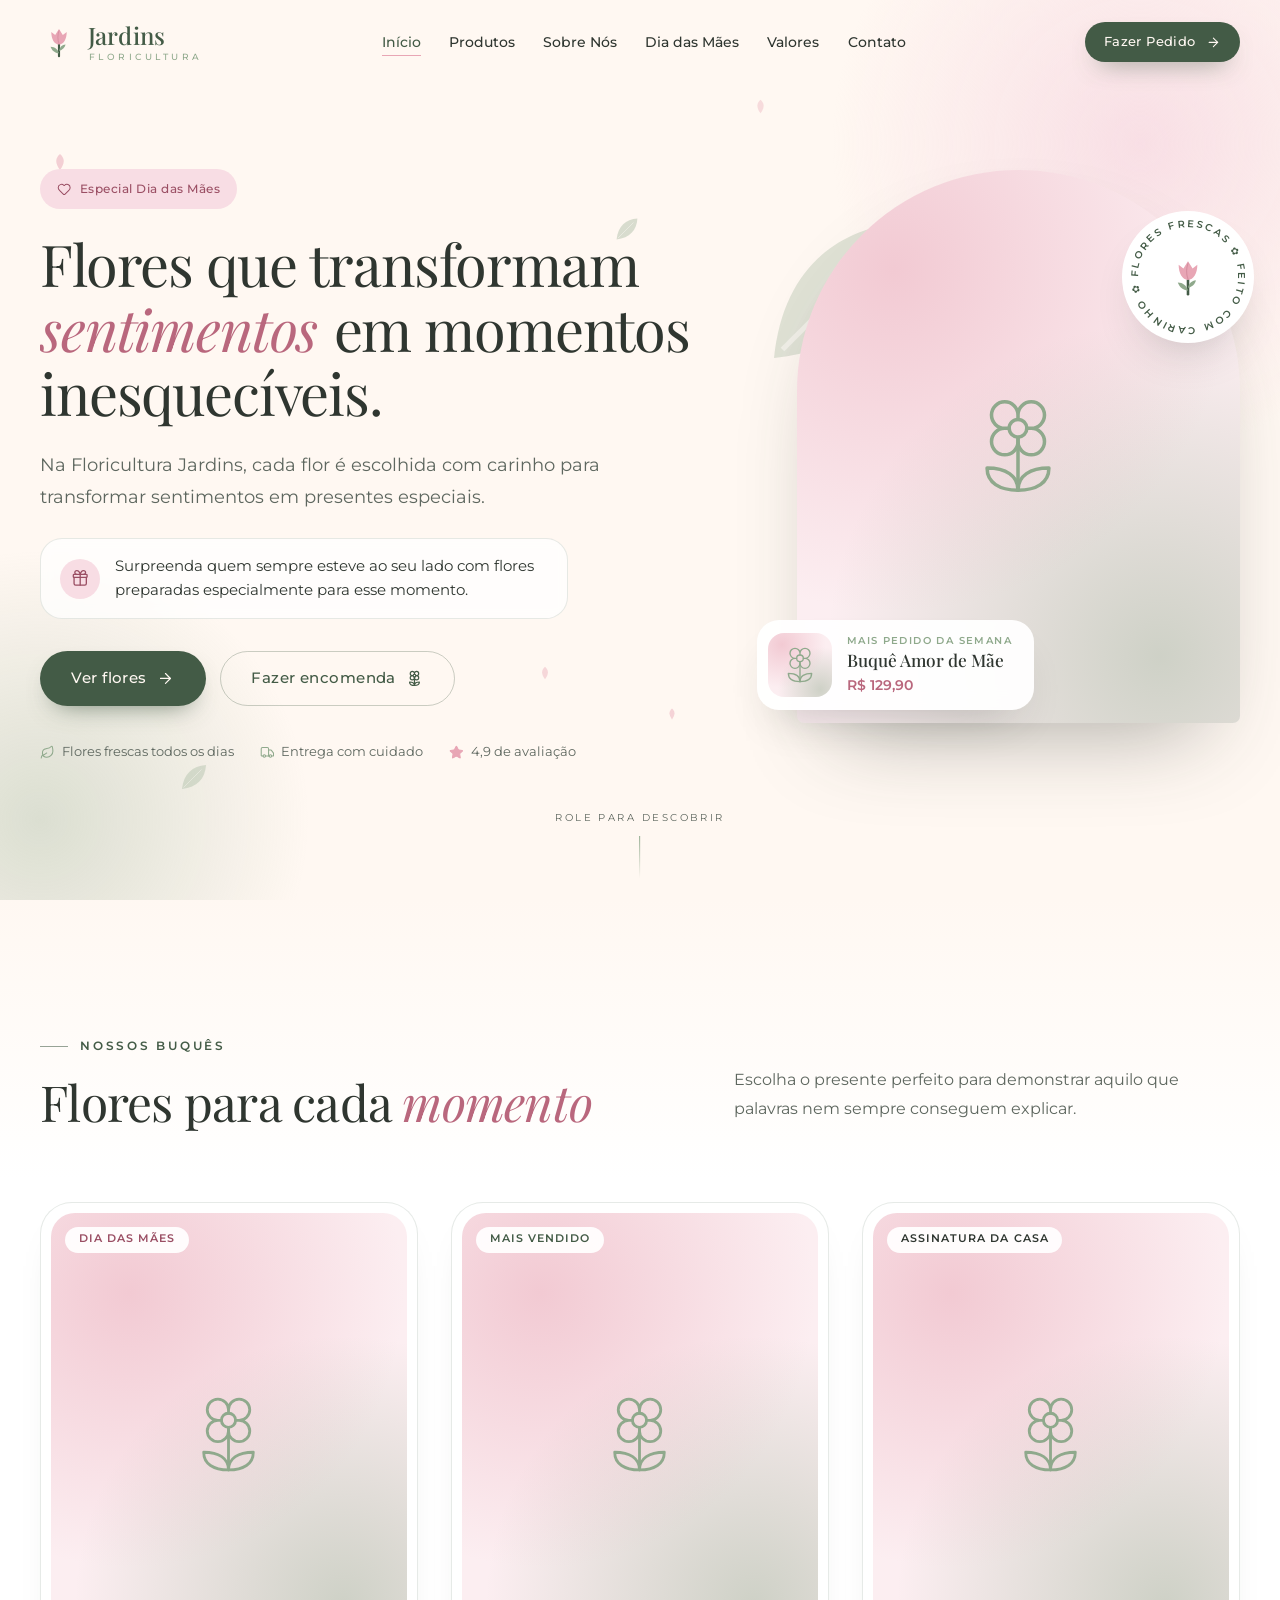
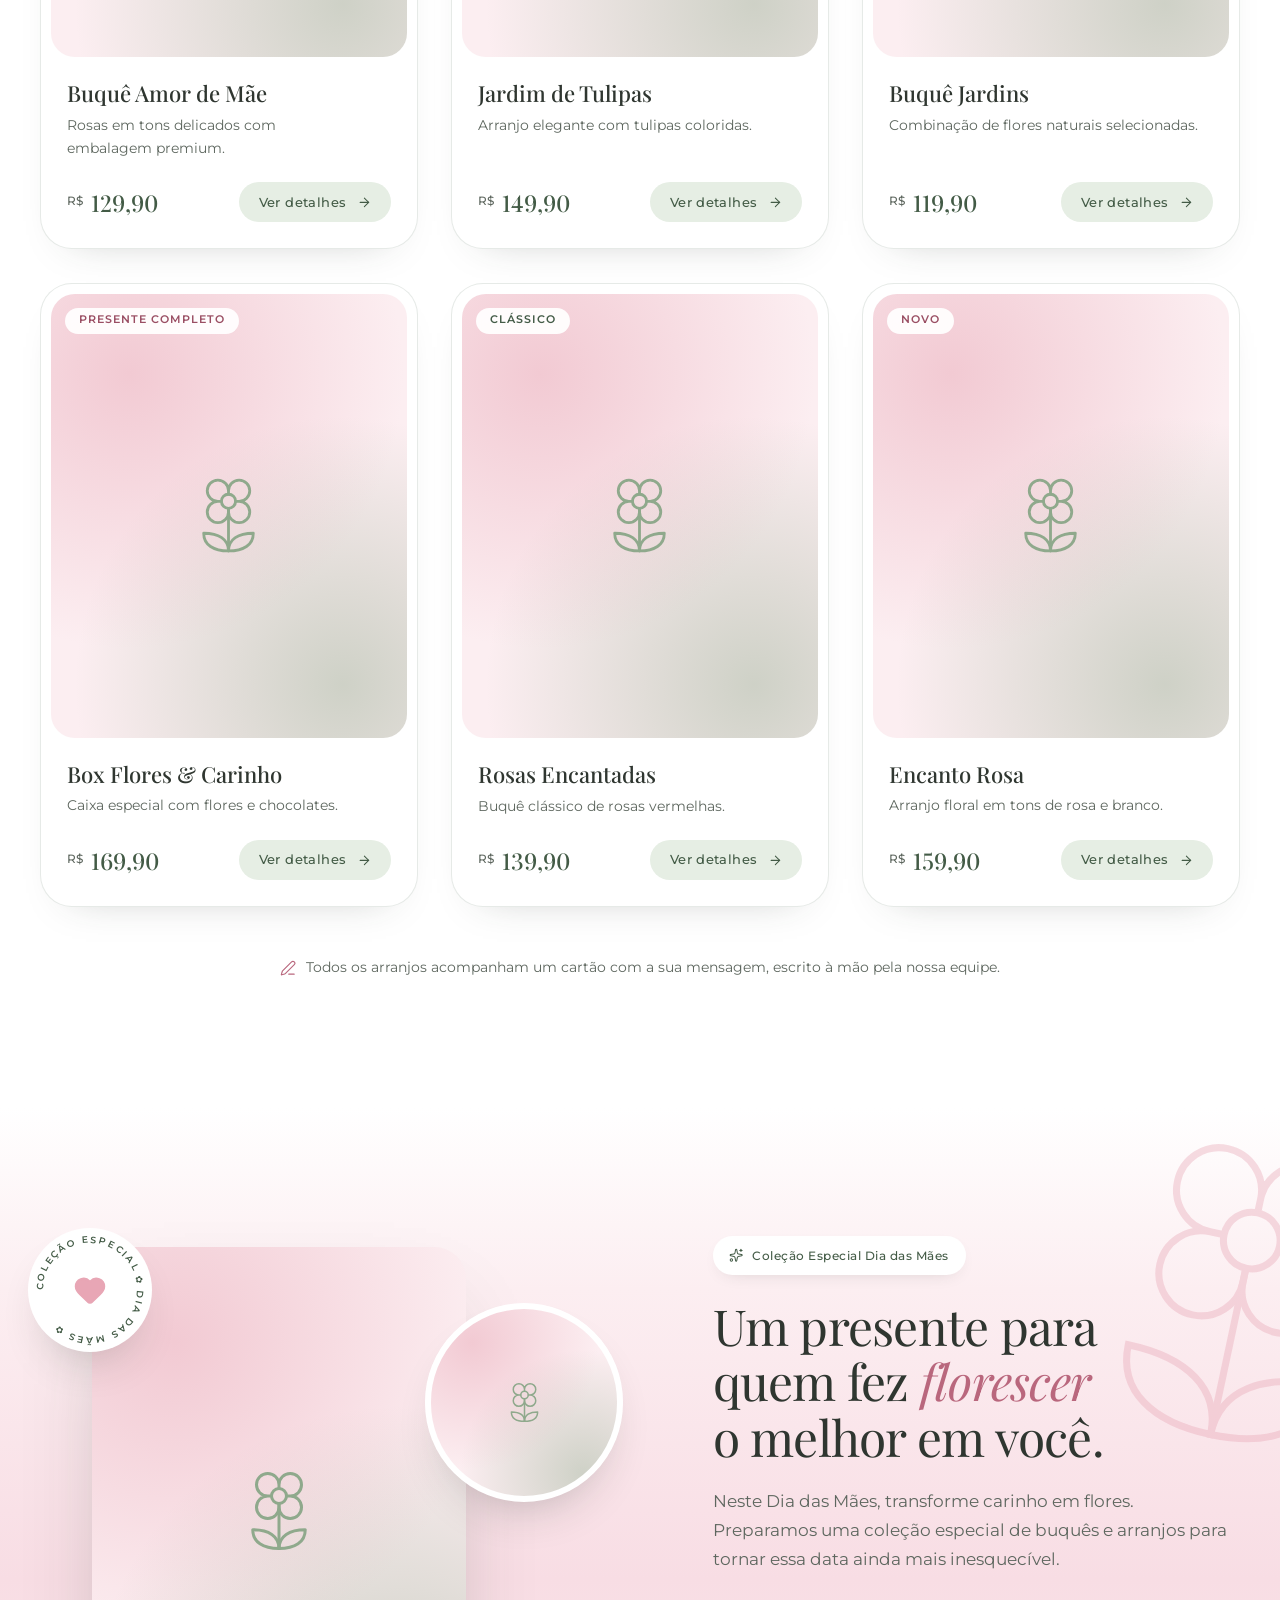
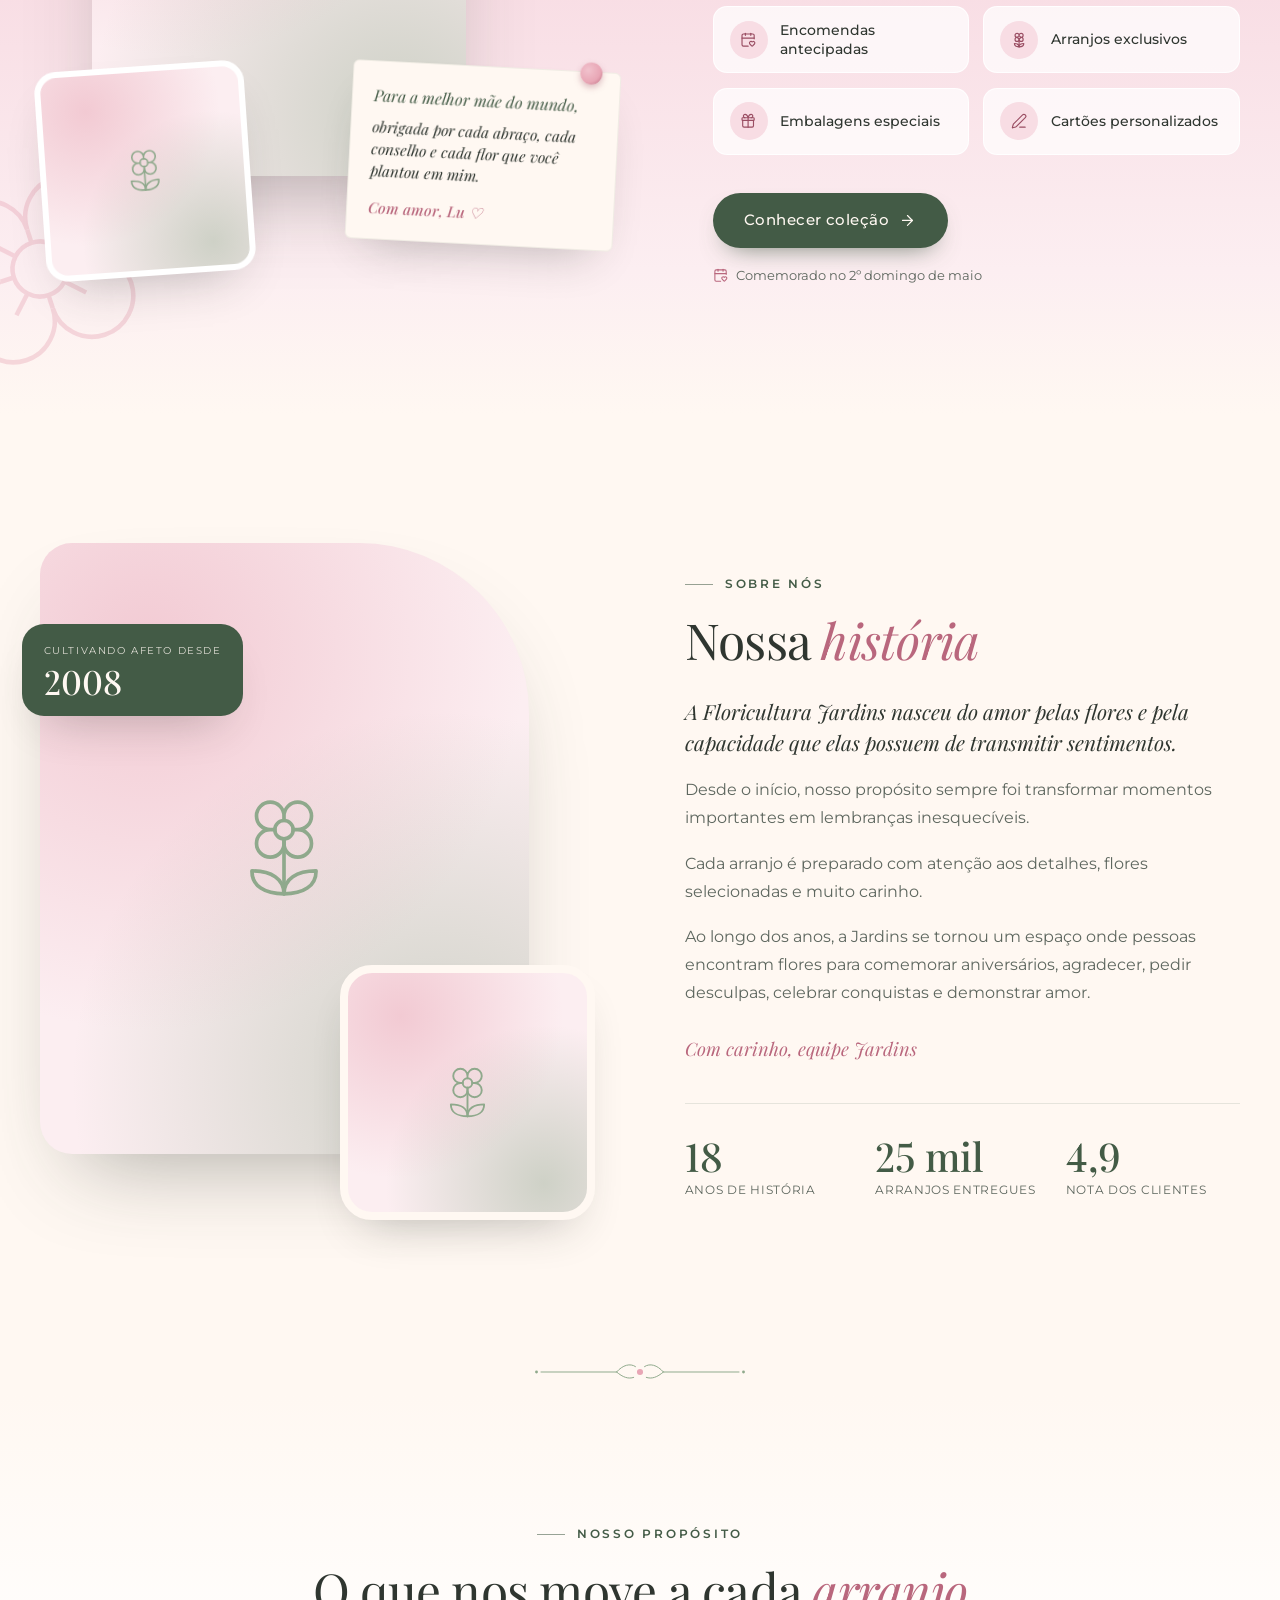
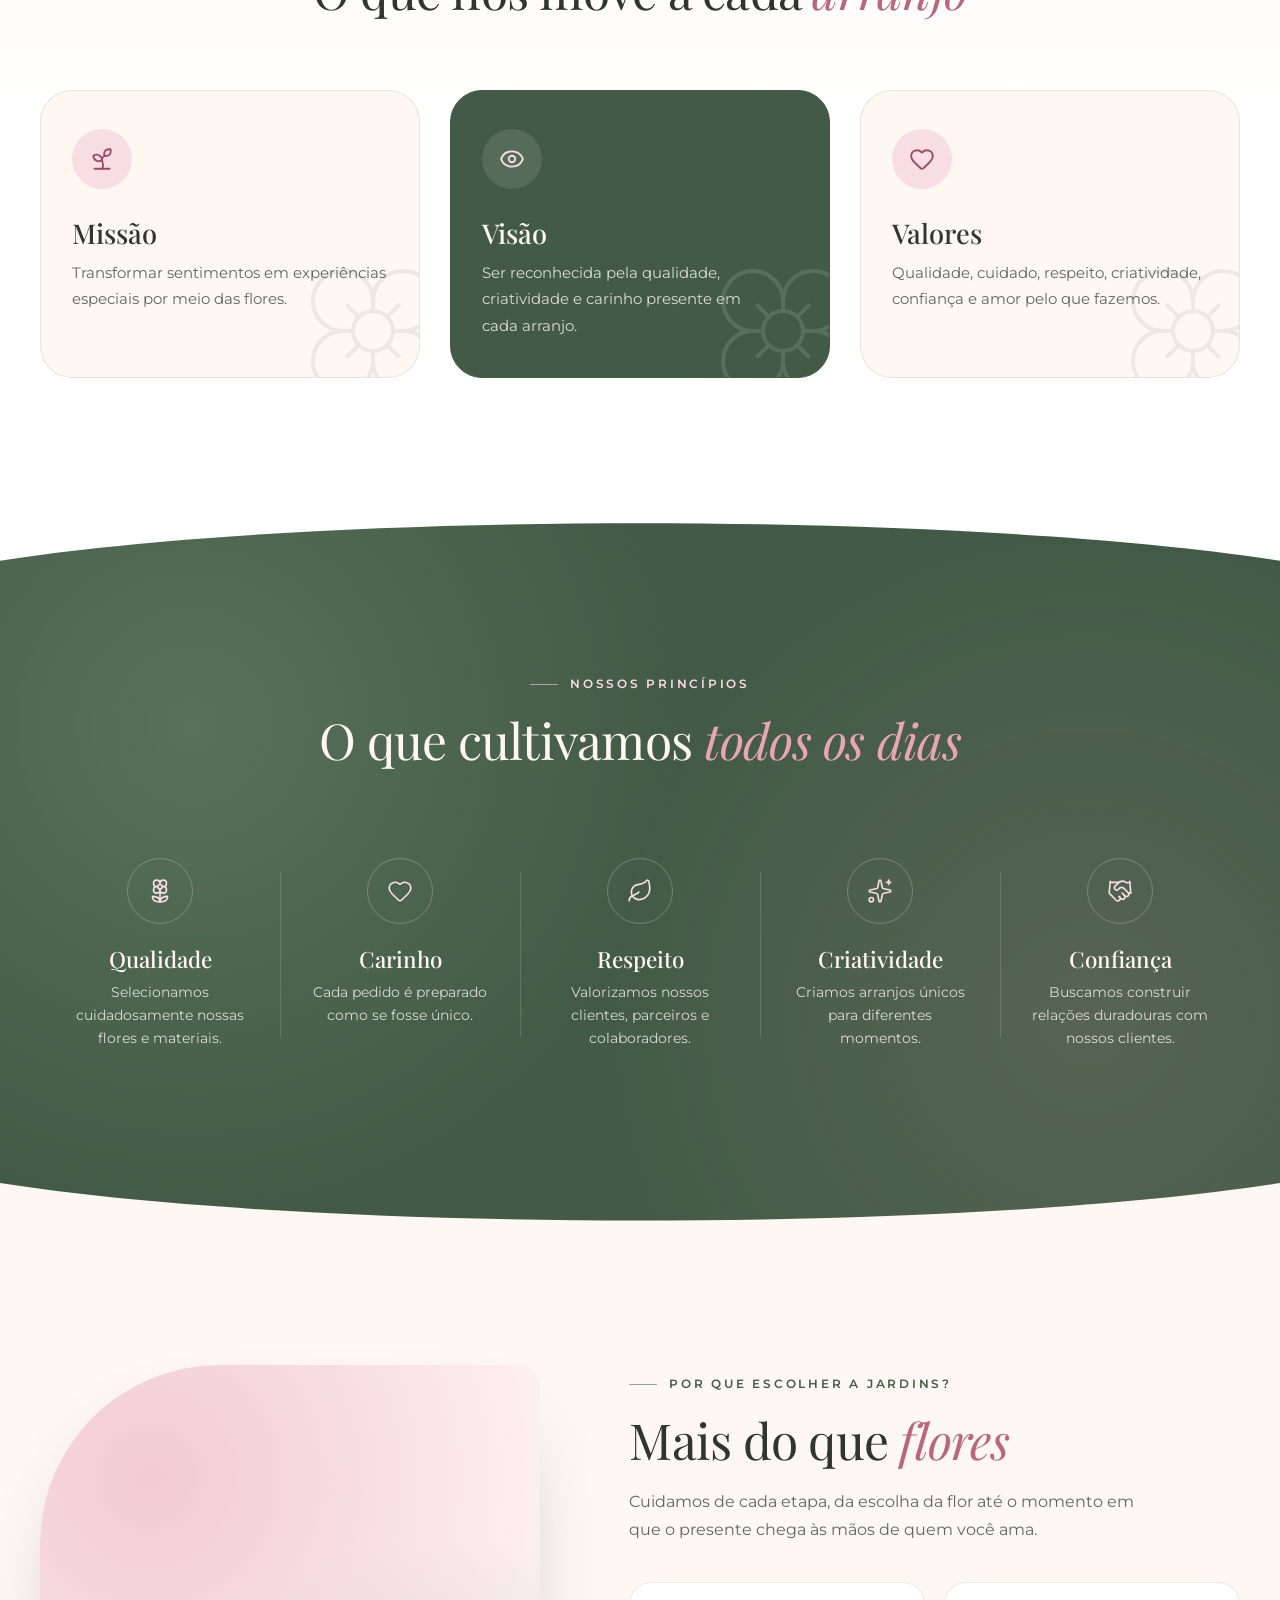
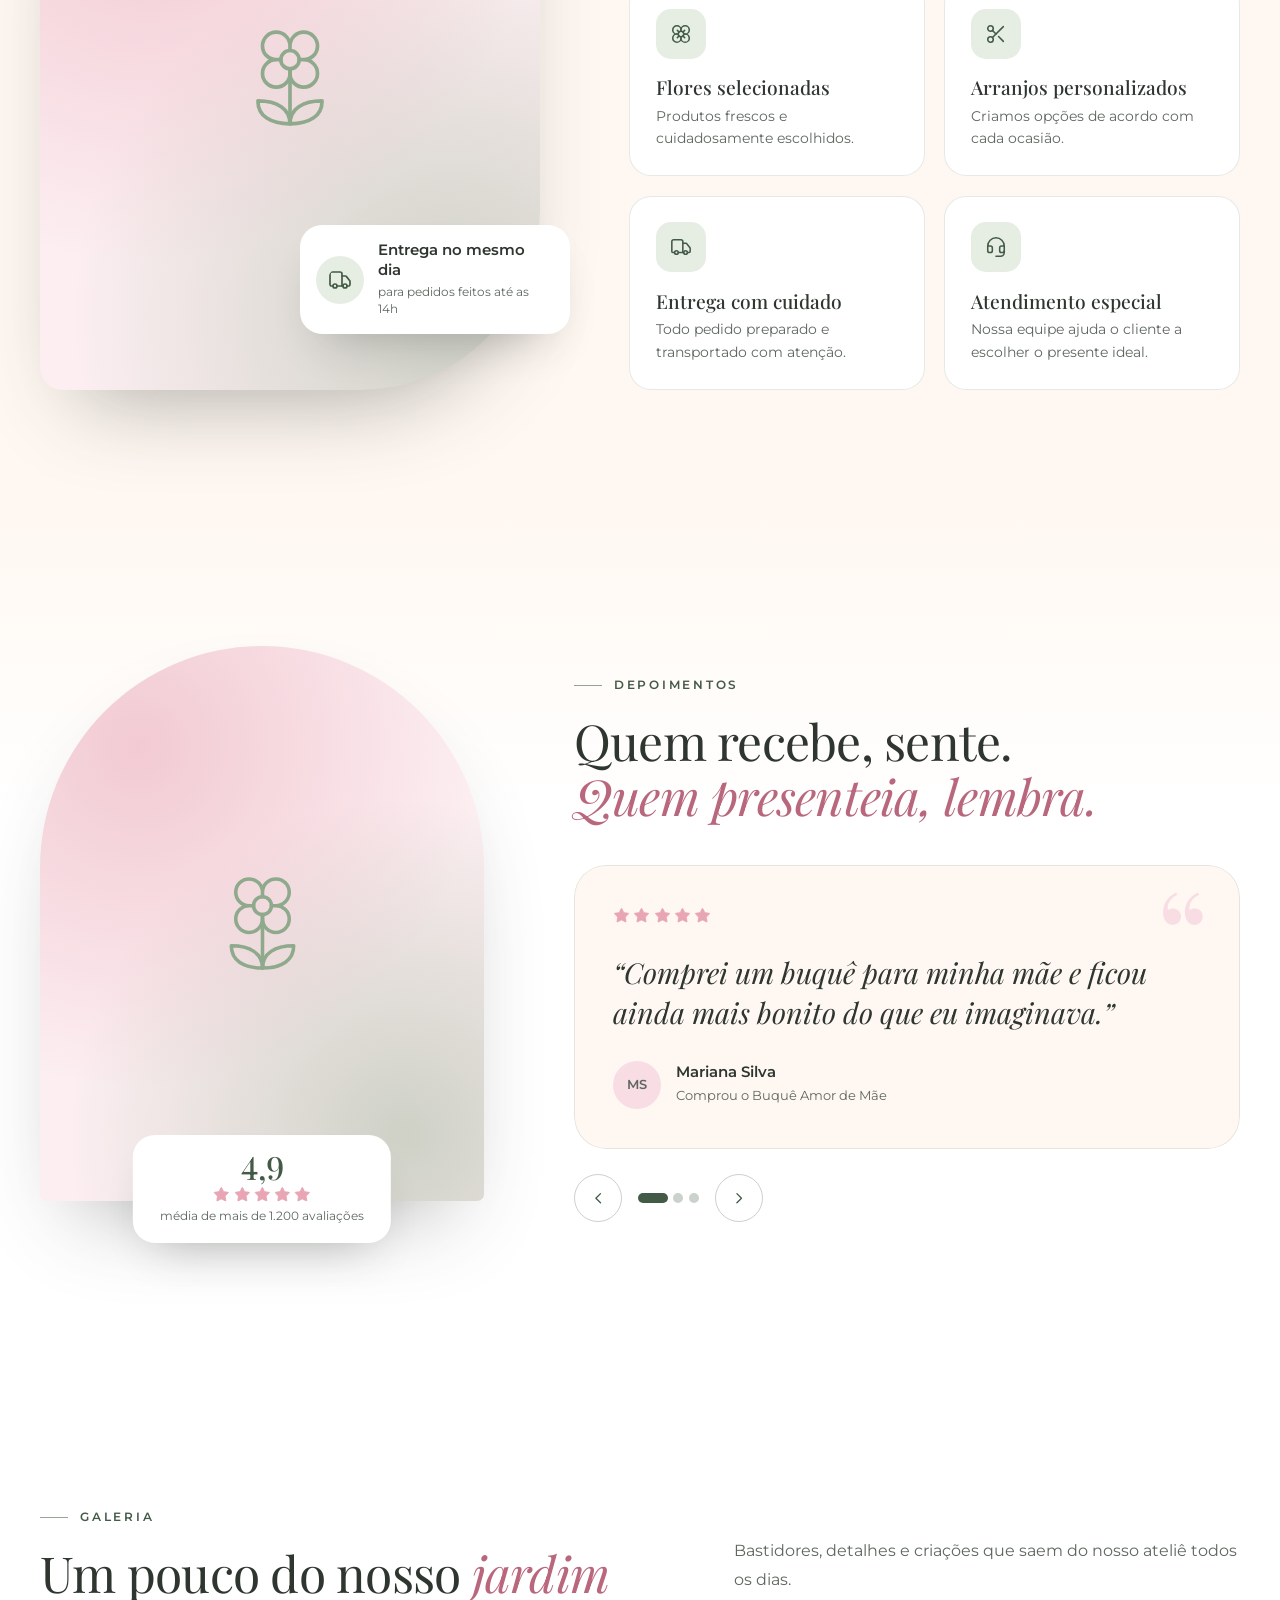
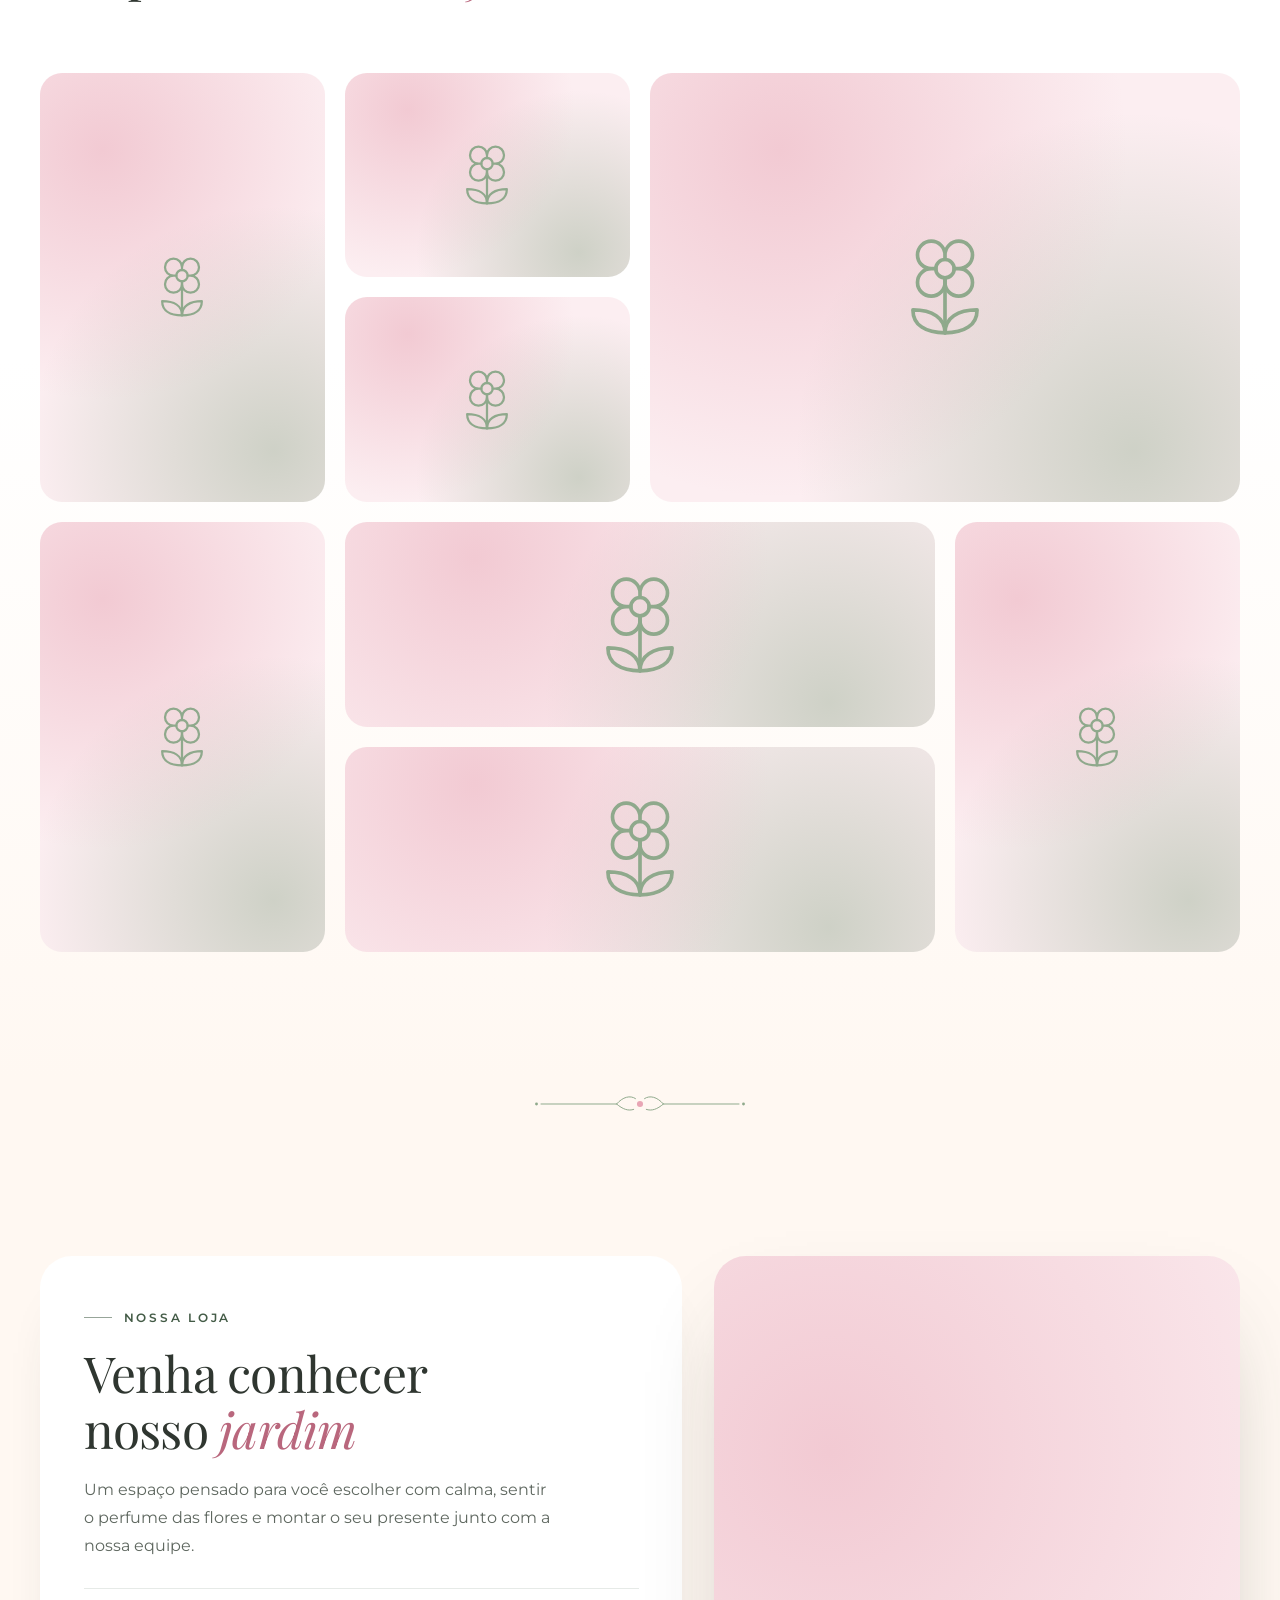
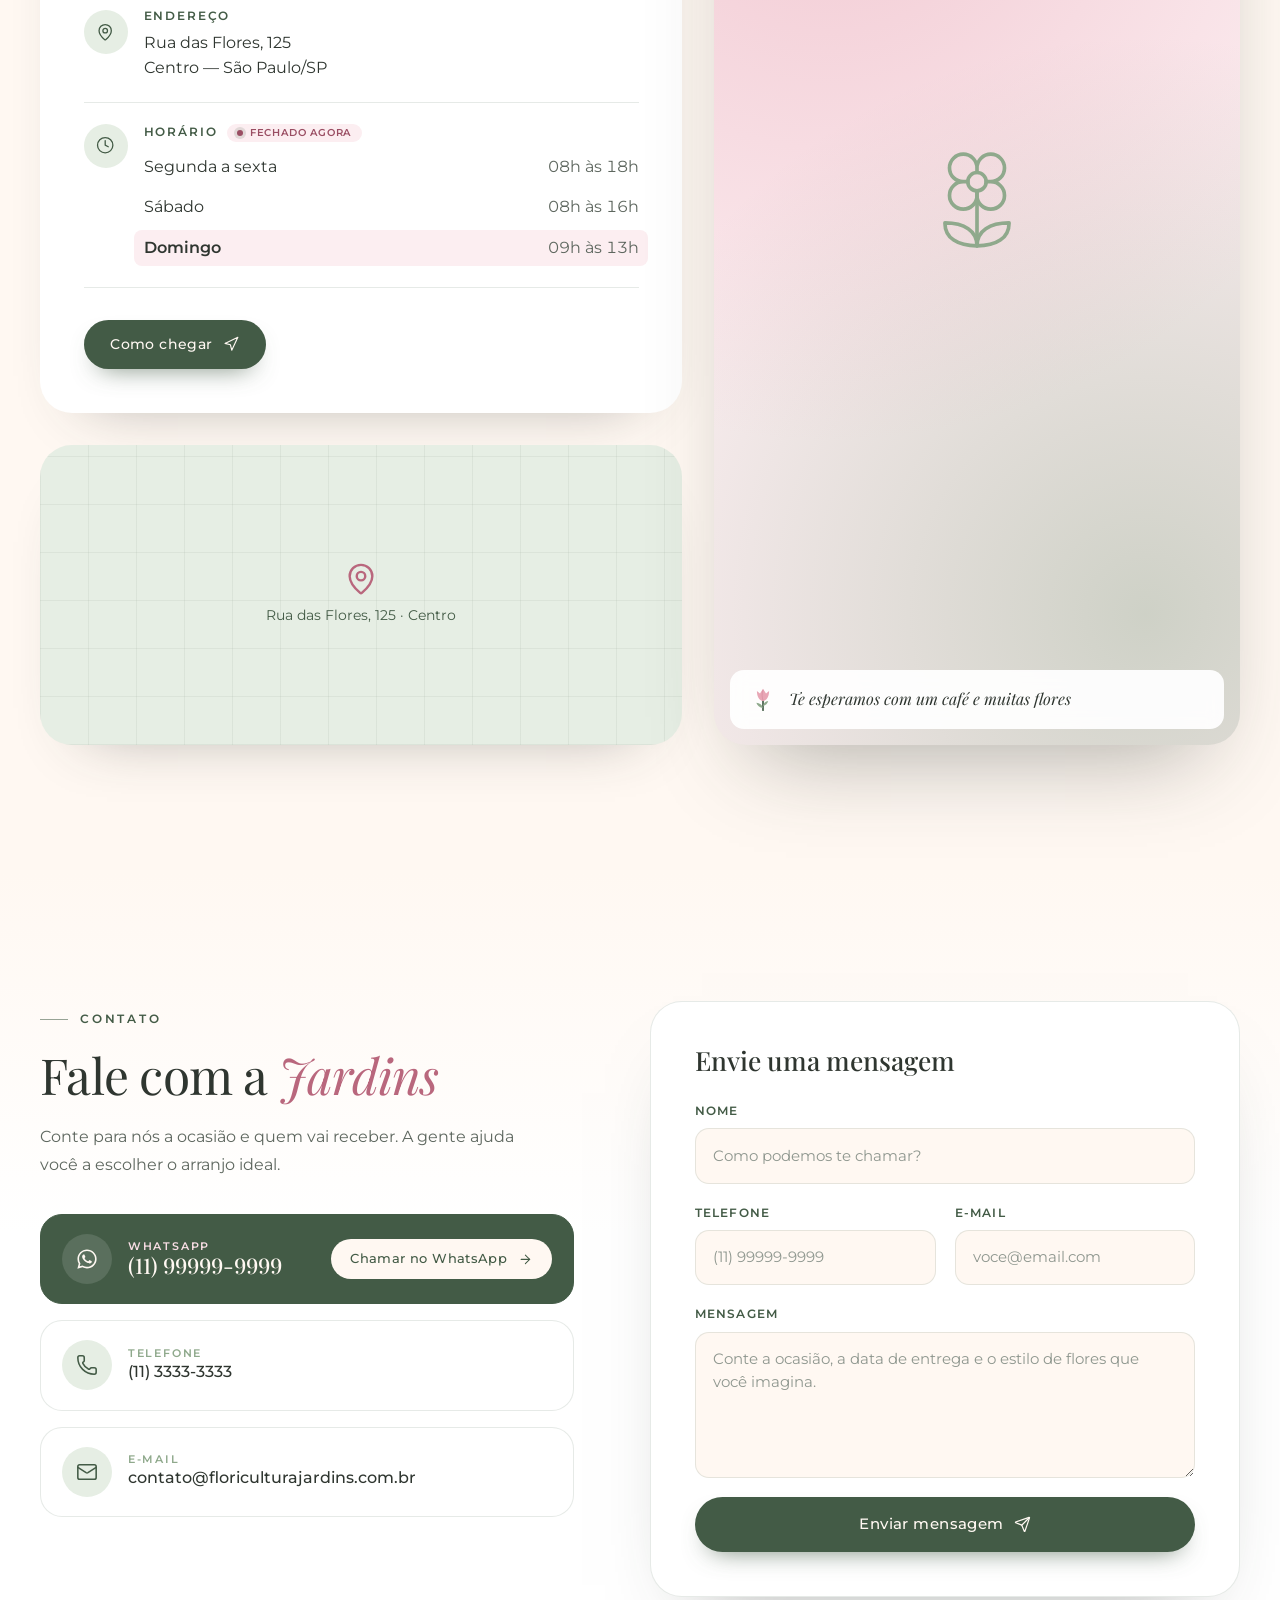
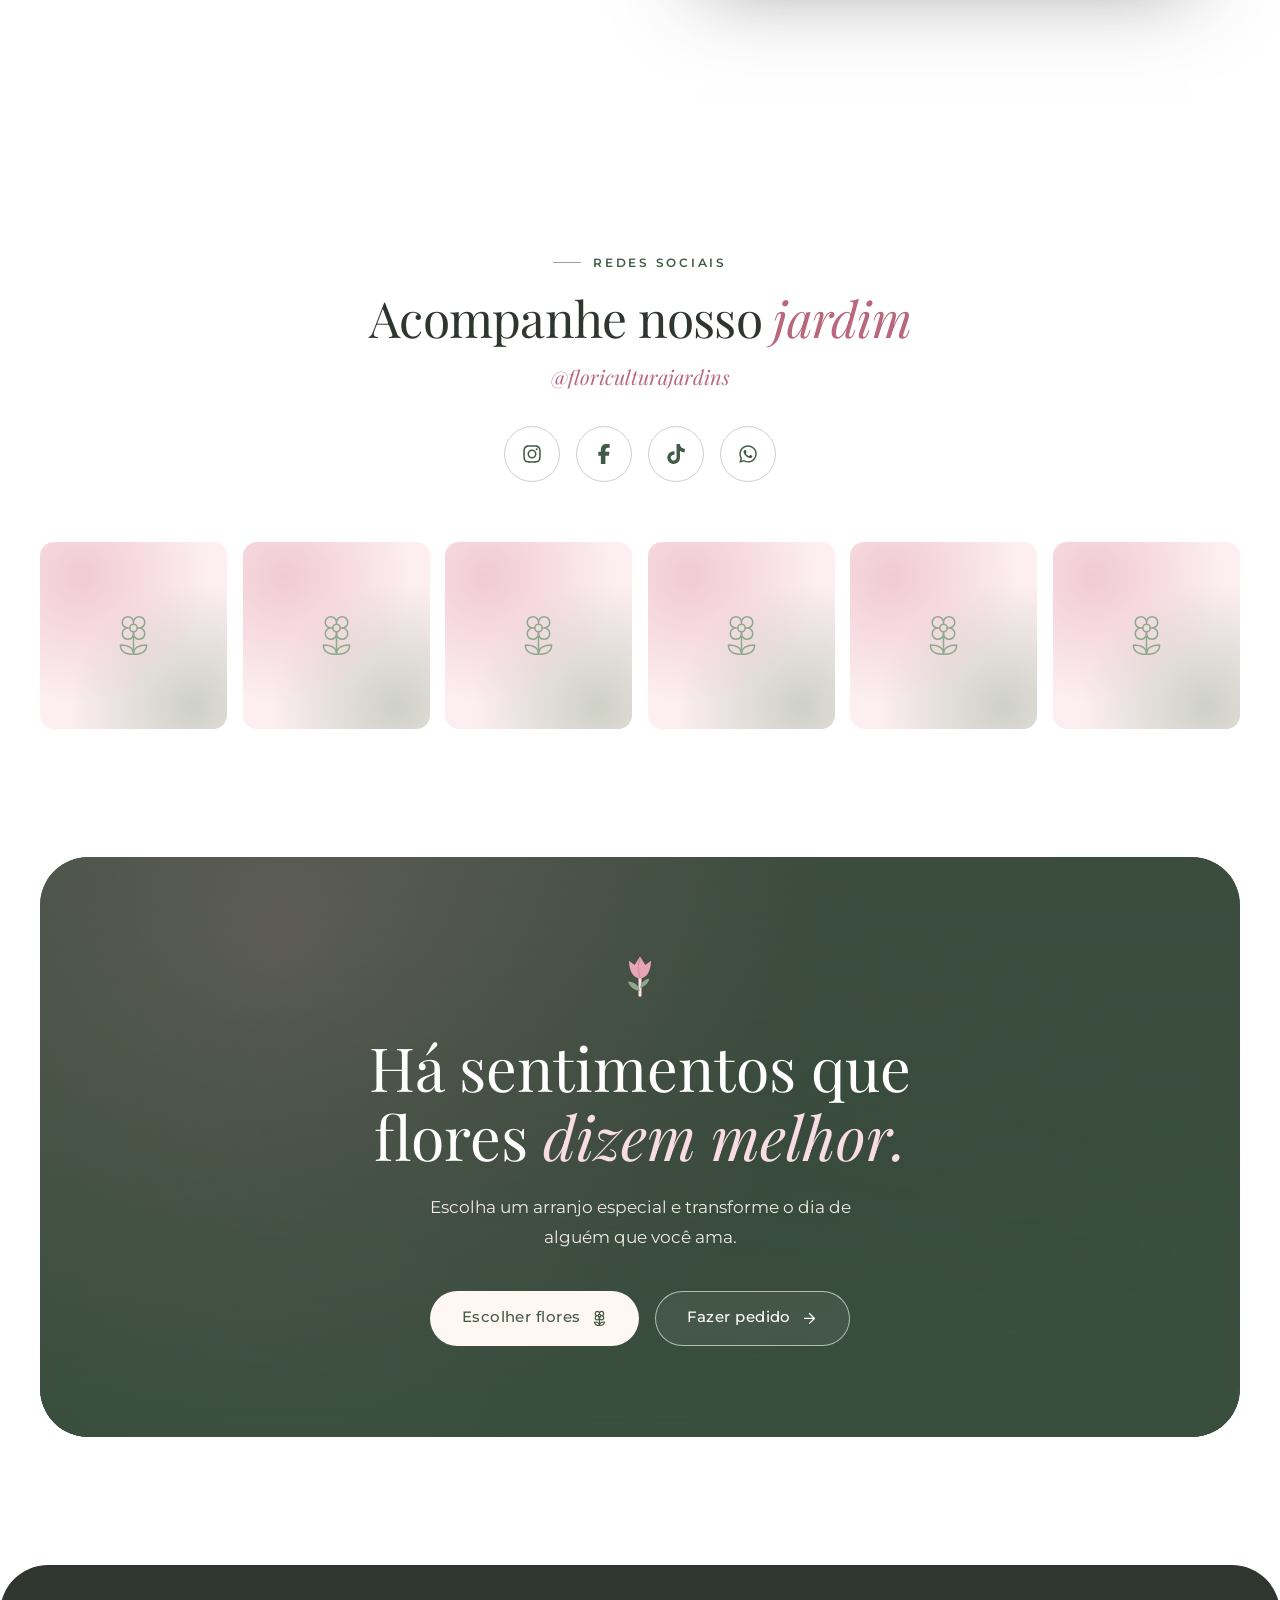
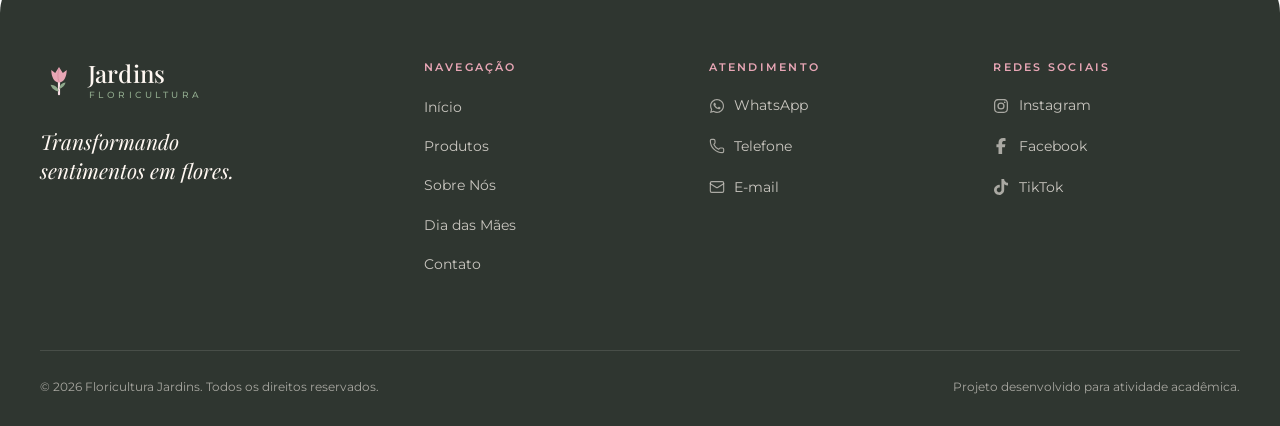
==== index.html @ 60d367ce "Cria landing page da Floricultura Jardins com campanha de Dia das Mães Página única em HTML, CSS e J" ====
<!DOCTYPE html>
<html lang="pt-BR">
<head>
  <meta charset="UTF-8">
  <meta name="viewport" content="width=device-width, initial-scale=1, viewport-fit=cover">
  <title>Floricultura Jardins</title>
  <meta name="description" content="Floricultura Jardins: buquês, arranjos e presentes preparados com carinho. Conheça a coleção especial de Dia das Mães.">
  <meta name="theme-color" content="#FFF8F2">
  <link rel="icon" href="assets/favicon.svg" type="image/svg+xml">

  <!-- Fontes hospedadas no próprio projeto (Playfair Display e Montserrat, licença OFL) -->
  <link rel="preload" href="assets/fonts/playfair-display-latin-400-normal.woff2" as="font" type="font/woff2" crossorigin>
  <link rel="preload" href="assets/fonts/montserrat-latin-400-normal.woff2" as="font" type="font/woff2" crossorigin>

  <link rel="stylesheet" href="css/style.css">
  <!-- Marca que o JS está ativo: as animações de entrada só escondem os elementos quando há JS para revelá-los -->
  <script>document.documentElement.classList.add('js');</script>
</head>
<body>

  <a class="skip-link" href="#conteudo">Pular para o conteúdo</a>

  <!-- Ícones (Lucide, ISC) e marcas (Font Awesome Free, CC BY 4.0) -->
  <svg class="sprite" aria-hidden="true" focusable="false">
    <symbol id="i-arrow-right" viewBox="0 0 24 24"><path d="M5 12h14"/><path d="m12 5 7 7-7 7"/></symbol>
    <symbol id="i-phone" viewBox="0 0 24 24"><path d="M13.832 16.568a1 1 0 0 0 1.213-.303l.355-.465A2 2 0 0 1 17 15h3a2 2 0 0 1 2 2v3a2 2 0 0 1-2 2A18 18 0 0 1 2 4a2 2 0 0 1 2-2h3a2 2 0 0 1 2 2v3a2 2 0 0 1-.8 1.6l-.468.351a1 1 0 0 0-.292 1.233 14 14 0 0 0 6.392 6.384"/></symbol>
    <symbol id="i-mail" viewBox="0 0 24 24"><path d="m22 7-8.991 5.727a2 2 0 0 1-2.009 0L2 7"/><rect x="2" y="4" width="20" height="16" rx="2"/></symbol>
    <symbol id="i-map-pin" viewBox="0 0 24 24"><path d="M20 10c0 4.993-5.539 10.193-7.399 11.799a1 1 0 0 1-1.202 0C9.539 20.193 4 14.993 4 10a8 8 0 0 1 16 0"/><circle cx="12" cy="10" r="3"/></symbol>
    <symbol id="i-clock" viewBox="0 0 24 24"><circle cx="12" cy="12" r="10"/><path d="M12 6v6l4 2"/></symbol>
    <symbol id="i-heart" viewBox="0 0 24 24"><path d="M2 9.5a5.5 5.5 0 0 1 9.591-3.676.56.56 0 0 0 .818 0A5.49 5.49 0 0 1 22 9.5c0 2.29-1.5 4-3 5.5l-5.492 5.313a2 2 0 0 1-3 .019L5 15c-1.5-1.5-3-3.2-3-5.5"/></symbol>
    <symbol id="i-leaf" viewBox="0 0 24 24"><path d="M11 20a10 10 0 0010-10 25.9 25.9 0 00-1.04-7.281 1 1 0 00-1.755-.325C15.833 5.5 13 5.5 9.8 6.1A7 7 0 0011 20"/><path d="M2 21a5 5 0 012.911-4.544C7.613 15.212 8.351 15.24 11 13"/></symbol>
    <symbol id="i-sparkles" viewBox="0 0 24 24"><path d="M11.017 2.814a1 1 0 0 1 1.966 0l1.051 5.558a2 2 0 0 0 1.594 1.594l5.558 1.051a1 1 0 0 1 0 1.966l-5.558 1.051a2 2 0 0 0-1.594 1.594l-1.051 5.558a1 1 0 0 1-1.966 0l-1.051-5.558a2 2 0 0 0-1.594-1.594l-5.558-1.051a1 1 0 0 1 0-1.966l5.558-1.051a2 2 0 0 0 1.594-1.594z"/><path d="M20 2v4"/><path d="M22 4h-4"/><circle cx="4" cy="20" r="2"/></symbol>
    <symbol id="i-handshake" viewBox="0 0 24 24"><path d="m11 17 2 2a1 1 0 1 0 3-3"/><path d="m14 14 2.5 2.5a1 1 0 1 0 3-3l-3.88-3.88a3 3 0 0 0-4.24 0l-.88.88a1 1 0 1 1-3-3l2.81-2.81a5.79 5.79 0 0 1 7.06-.87l.47.28a2 2 0 0 0 1.42.25L21 4"/><path d="m21 3 1 11h-2"/><path d="M3 3 2 14l6.5 6.5a1 1 0 1 0 3-3"/><path d="M3 4h8"/></symbol>
    <symbol id="i-flower" viewBox="0 0 24 24"><circle cx="12" cy="12" r="3"/><path d="M12 16.5A4.5 4.5 0 1 1 7.5 12 4.5 4.5 0 1 1 12 7.5a4.5 4.5 0 1 1 4.5 4.5 4.5 4.5 0 1 1-4.5 4.5"/><path d="M12 7.5V9"/><path d="M7.5 12H9"/><path d="M16.5 12H15"/><path d="M12 16.5V15"/><path d="m8 8 1.88 1.88"/><path d="M14.12 9.88 16 8"/><path d="m8 16 1.88-1.88"/><path d="M14.12 14.12 16 16"/></symbol>
    <symbol id="i-flower-2" viewBox="0 0 24 24"><path d="M12 5a3 3 0 1 1 3 3m-3-3a3 3 0 1 0-3 3m3-3v1M9 8a3 3 0 1 0 3 3M9 8h1m5 0a3 3 0 1 1-3 3m3-3h-1m-2 3v-1"/><circle cx="12" cy="8" r="2"/><path d="M12 10v12"/><path d="M12 22c4.2 0 7-1.667 7-5-4.2 0-7 1.667-7 5Z"/><path d="M12 22c-4.2 0-7-1.667-7-5 4.2 0 7 1.667 7 5Z"/></symbol>
    <symbol id="i-truck" viewBox="0 0 24 24"><path d="M14 18V6a2 2 0 0 0-2-2H4a2 2 0 0 0-2 2v11a1 1 0 0 0 1 1h2"/><path d="M15 18H9"/><path d="M19 18h2a1 1 0 0 0 1-1v-3.65a1 1 0 0 0-.22-.624l-3.48-4.35A1 1 0 0 0 17.52 8H14"/><circle cx="17" cy="18" r="2"/><circle cx="7" cy="18" r="2"/></symbol>
    <symbol id="i-gift" viewBox="0 0 24 24"><path d="M12 7v14"/><path d="M20 11v8a2 2 0 0 1-2 2H6a2 2 0 0 1-2-2v-8"/><path d="M7.5 7a1 1 0 0 1 0-5A4.8 8 0 0 1 12 7a4.8 8 0 0 1 4.5-5 1 1 0 0 1 0 5"/><rect x="3" y="7" width="18" height="4" rx="1"/></symbol>
    <symbol id="i-sprout" viewBox="0 0 24 24"><path d="M14 9.536V7a4 4 0 0 1 4-4h1.5a.5.5 0 0 1 .5.5V5a4 4 0 0 1-4 4 4 4 0 0 0-4 4c0 2 1 3 1 5a5 5 0 0 1-1 3"/><path d="M4 9a5 5 0 0 1 8 4 5 5 0 0 1-8-4"/><path d="M5 21h14"/></symbol>
    <symbol id="i-eye" viewBox="0 0 24 24"><path d="M2.062 12.348a1 1 0 0 1 0-.696 10.75 10.75 0 0 1 19.876 0 1 1 0 0 1 0 .696 10.75 10.75 0 0 1-19.876 0"/><circle cx="12" cy="12" r="3"/></symbol>
    <symbol id="i-headset" viewBox="0 0 24 24"><path d="M3 11h3a2 2 0 0 1 2 2v3a2 2 0 0 1-2 2H5a2 2 0 0 1-2-2v-5Zm0 0a9 9 0 1 1 18 0m0 0v5a2 2 0 0 1-2 2h-1a2 2 0 0 1-2-2v-3a2 2 0 0 1 2-2h3Z"/><path d="M21 16v2a4 4 0 0 1-4 4h-5"/></symbol>
    <symbol id="i-menu" viewBox="0 0 24 24"><path d="M4 6h16"/><path d="M4 12h16"/><path d="M4 18h10"/></symbol>
    <symbol id="i-x" viewBox="0 0 24 24"><path d="M18 6 6 18"/><path d="m6 6 12 12"/></symbol>
    <symbol id="i-star" viewBox="0 0 24 24"><path d="M11.525 2.295a.53.53 0 0 1 .95 0l2.31 4.679a2.123 2.123 0 0 0 1.595 1.16l5.166.756a.53.53 0 0 1 .294.904l-3.736 3.638a2.123 2.123 0 0 0-.611 1.878l.882 5.14a.53.53 0 0 1-.771.56l-4.618-2.428a2.122 2.122 0 0 0-1.973 0L6.396 21.01a.53.53 0 0 1-.77-.56l.881-5.139a2.122 2.122 0 0 0-.611-1.879L2.16 9.795a.53.53 0 0 1 .294-.906l5.165-.755a2.122 2.122 0 0 0 1.597-1.16z"/></symbol>
    <symbol id="i-calendar-heart" viewBox="0 0 24 24"><path d="M12.127 21H5a2 2 0 01-2-2V5a2 2 0 012-2h14a2 2 0 012 2v5.125"/><path d="M14.62 17.8A2.25 2.25 0 1118 14.836a2.25 2.25 0 113.38 2.966l-2.626 2.856a.998.998 0 01-1.507 0z"/><path d="M16 2v3"/><path d="M3 9h18"/><path d="M8 2v3"/></symbol>
    <symbol id="i-pen-line" viewBox="0 0 24 24"><path d="M13 21h8"/><path d="M21.174 6.812a1 1 0 0 0-3.986-3.987L3.842 16.174a2 2 0 0 0-.5.83l-1.321 4.352a.5.5 0 0 0 .623.622l4.353-1.32a2 2 0 0 0 .83-.497z"/></symbol>
    <symbol id="i-navigation" viewBox="0 0 24 24"><polygon points="3 11 22 2 13 21 11 13 3 11"/></symbol>
    <symbol id="i-send" viewBox="0 0 24 24"><path d="M14.536 21.686a.5.5 0 0 0 .937-.024l6.5-19a.496.496 0 0 0-.635-.635l-19 6.5a.5.5 0 0 0-.024.937l7.93 3.18a2 2 0 0 1 1.112 1.11z"/><path d="m21.854 2.147-10.94 10.939"/></symbol>
    <symbol id="i-check" viewBox="0 0 24 24"><path d="M20 6 9 17l-5-5"/></symbol>
    <symbol id="i-message" viewBox="0 0 24 24"><path d="M2.992 16.342a2 2 0 0 1 .094 1.167l-1.065 3.29a1 1 0 0 0 1.236 1.168l3.413-.998a2 2 0 0 1 1.099.092 10 10 0 1 0-4.777-4.719"/></symbol>
    <symbol id="i-chevron-left" viewBox="0 0 24 24"><path d="m15 18-6-6 6-6"/></symbol>
    <symbol id="i-chevron-right" viewBox="0 0 24 24"><path d="m9 18 6-6-6-6"/></symbol>
    <symbol id="i-scissors" viewBox="0 0 24 24"><circle cx="6" cy="6" r="3"/><path d="M8.12 8.12 12 12"/><path d="M20 4 8.12 15.88"/><circle cx="6" cy="18" r="3"/><path d="M14.8 14.8 20 20"/></symbol>
    <symbol id="i-zoom" viewBox="0 0 24 24"><path d="M15 3h6v6"/><path d="m21 3-7 7"/><path d="m3 21 7-7"/><path d="M9 21H3v-6"/></symbol>

    <symbol id="b-instagram" viewBox="0 0 448 512"><path fill="currentColor" stroke="none" d="M224.3 141a115 115 0 1 0 -.6 230 115 115 0 1 0 .6-230zm-.6 40.4a74.6 74.6 0 1 1 .6 149.2 74.6 74.6 0 1 1 -.6-149.2zm93.4-45.1a26.8 26.8 0 1 1 53.6 0 26.8 26.8 0 1 1 -53.6 0zm129.7 27.2c-1.7-35.9-9.9-67.7-36.2-93.9-26.2-26.2-58-34.4-93.9-36.2-37-2.1-147.9-2.1-184.9 0-35.8 1.7-67.6 9.9-93.9 36.1s-34.4 58-36.2 93.9c-2.1 37-2.1 147.9 0 184.9 1.7 35.9 9.9 67.7 36.2 93.9s58 34.4 93.9 36.2c37 2.1 147.9 2.1 184.9 0 35.9-1.7 67.7-9.9 93.9-36.2 26.2-26.2 34.4-58 36.2-93.9 2.1-37 2.1-147.8 0-184.8zM399 388c-7.8 19.6-22.9 34.7-42.6 42.6-29.5 11.7-99.5 9-132.1 9s-102.7 2.6-132.1-9c-19.6-7.8-34.7-22.9-42.6-42.6-11.7-29.5-9-99.5-9-132.1s-2.6-102.7 9-132.1c7.8-19.6 22.9-34.7 42.6-42.6 29.5-11.7 99.5-9 132.1-9s102.7-2.6 132.1 9c19.6 7.8 34.7 22.9 42.6 42.6 11.7 29.5 9 99.5 9 132.1s2.7 102.7-9 132.1z"/></symbol>
    <symbol id="b-facebook" viewBox="0 0 320 512"><path fill="currentColor" stroke="none" d="M80 299.3l0 212.7 116 0 0-212.7 86.5 0 18-97.8-104.5 0 0-34.6c0-51.7 20.3-71.5 72.7-71.5 16.3 0 29.4 .4 37 1.2l0-88.7C291.4 4 256.4 0 236.2 0 129.3 0 80 50.5 80 159.4l0 42.1-66 0 0 97.8 66 0z"/></symbol>
    <symbol id="b-tiktok" viewBox="0 0 448 512"><path fill="currentColor" stroke="none" d="M448.5 209.9c-44 .1-87-13.6-122.8-39.2l0 178.7c0 33.1-10.1 65.4-29 92.6s-45.6 48-76.6 59.6-64.8 13.5-96.9 5.3-60.9-25.9-82.7-50.8-35.3-56-39-88.9 2.9-66.1 18.6-95.2 40-52.7 69.6-67.7 62.9-20.5 95.7-16l0 89.9c-15-4.7-31.1-4.6-46 .4s-27.9 14.6-37 27.3-14 28.1-13.9 43.9 5.2 31 14.5 43.7 22.4 22.1 37.4 26.9 31.1 4.8 46-.1 28-14.4 37.2-27.1 14.2-28.1 14.2-43.8l0-349.4 88 0c-.1 7.4 .6 14.9 1.9 22.2 3.1 16.3 9.4 31.9 18.7 45.7s21.3 25.6 35.2 34.6c19.9 13.1 43.2 20.1 67 20.1l0 87.4z"/></symbol>
    <symbol id="b-whatsapp" viewBox="0 0 448 512"><path fill="currentColor" stroke="none" d="M380.9 97.1c-41.9-42-97.7-65.1-157-65.1-122.4 0-222 99.6-222 222 0 39.1 10.2 77.3 29.6 111L0 480 117.7 449.1c32.4 17.7 68.9 27 106.1 27l.1 0c122.3 0 224.1-99.6 224.1-222 0-59.3-25.2-115-67.1-157zm-157 341.6c-33.2 0-65.7-8.9-94-25.7l-6.7-4-69.8 18.3 18.6-68.1-4.4-7c-18.5-29.4-28.2-63.3-28.2-98.2 0-101.7 82.8-184.5 184.6-184.5 49.3 0 95.6 19.2 130.4 54.1s56.2 81.2 56.1 130.5c0 101.8-84.9 184.6-186.6 184.6zM325.1 300.5c-5.5-2.8-32.8-16.2-37.9-18-5.1-1.9-8.8-2.8-12.5 2.8s-14.3 18-17.6 21.8c-3.2 3.7-6.5 4.2-12 1.4-32.6-16.3-54-29.1-75.5-66-5.7-9.8 5.7-9.1 16.3-30.3 1.8-3.7 .9-6.9-.5-9.7s-12.5-30.1-17.1-41.2c-4.5-10.8-9.1-9.3-12.5-9.5-3.2-.2-6.9-.2-10.6-.2s-9.7 1.4-14.8 6.9c-5.1 5.6-19.4 19-19.4 46.3s19.9 53.7 22.6 57.4c2.8 3.7 39.1 59.7 94.8 83.8 35.2 15.2 49 16.5 66.6 13.9 10.7-1.6 32.8-13.4 37.4-26.4s4.6-24.1 3.2-26.4c-1.3-2.5-5-3.9-10.5-6.6z"/></symbol>

    <!-- Marca da floricultura: tulipa -->
    <symbol id="logo-tulipa" viewBox="0 0 32 32">
      <path d="M16 18v10" style="stroke: var(--logo-caule, #435B46)" stroke-width="1.8" stroke-linecap="round" fill="none"/>
      <path d="M16 25.5c-3.6-.3-6.1-2.5-7.1-5.6 3.5.1 6.1 2 7.1 5.6z" fill="#8FA98C" stroke="none"/>
      <path d="M16 23.5c2.9-.6 4.9-2.6 5.5-5.3-2.9.3-4.9 2.1-5.5 5.3z" fill="#8FA98C" stroke="none"/>
      <path d="M9.5 7.5C9.5 13.5 12.1 18 16 18s6.5-4.5 6.5-10.5l-3.3 2.6L16 5l-3.2 5.1z" fill="#E8A6B5" stroke="none"/>
      <path d="M16 6.5c-1.3 3.6-1.3 7.6 0 11" stroke="#C97C8F" stroke-width=".8" stroke-linecap="round" fill="none" opacity=".55"/>
    </symbol>

    <!-- Pétala decorativa -->
    <symbol id="petala" viewBox="0 0 40 40"><path d="M20 2C29 10 33 20 20 38 7 20 11 10 20 2z" stroke="none"/></symbol>
    <symbol id="folha" viewBox="0 0 40 40"><path d="M4 36C6 16 18 5 36 4 35 22 24 34 4 36z" stroke="none"/><path d="M6 34 30 10" fill="none" stroke="rgba(255,255,255,.55)" stroke-width="1.2"/></symbol>
  </svg>

  <!-- ========================= HEADER ========================= -->
  <header class="header" id="header">
    <div class="container header__inner">
      <a class="logo" href="#inicio" aria-label="Floricultura Jardins, voltar ao início">
        <svg class="logo__mark" aria-hidden="true"><use href="#logo-tulipa"/></svg>
        <span class="logo__text">
          <span class="logo__name">Jardins</span>
          <span class="logo__tag">Floricultura</span>
        </span>
      </a>

      <nav class="nav" aria-label="Navegação principal">
        <ul class="nav__list">
          <li><a class="nav__link" href="#inicio">Início</a></li>
          <li><a class="nav__link" href="#produtos">Produtos</a></li>
          <li><a class="nav__link" href="#sobre">Sobre Nós</a></li>
          <li><a class="nav__link" href="#dia-das-maes">Dia das Mães</a></li>
          <li><a class="nav__link" href="#valores">Valores</a></li>
          <li><a class="nav__link" href="#contato">Contato</a></li>
        </ul>
      </nav>

      <div class="header__actions">
        <a class="btn btn--primary btn--sm header__cta" href="#contato">
          Fazer Pedido
          <svg class="ic" aria-hidden="true"><use href="#i-arrow-right"/></svg>
        </a>
        <button class="menu-toggle" type="button" aria-expanded="false" aria-controls="menu-mobile" aria-label="Abrir menu">
          <svg class="ic" aria-hidden="true"><use href="#i-menu"/></svg>
        </button>
      </div>
    </div>
  </header>

  <!-- Menu mobile -->
  <div class="menu-mobile" id="menu-mobile" aria-hidden="true">
    <div class="menu-mobile__top">
      <a class="logo" href="#inicio" tabindex="-1">
        <svg class="logo__mark" aria-hidden="true"><use href="#logo-tulipa"/></svg>
        <span class="logo__text">
          <span class="logo__name">Jardins</span>
          <span class="logo__tag">Floricultura</span>
        </span>
      </a>
      <button class="menu-close" type="button" aria-label="Fechar menu" tabindex="-1">
        <svg class="ic" aria-hidden="true"><use href="#i-x"/></svg>
      </button>
    </div>
    <ul class="menu-mobile__list">
      <li style="--i:0"><a href="#inicio" tabindex="-1">Início</a></li>
      <li style="--i:1"><a href="#produtos" tabindex="-1">Produtos</a></li>
      <li style="--i:2"><a href="#sobre" tabindex="-1">Sobre Nós</a></li>
      <li style="--i:3"><a href="#dia-das-maes" tabindex="-1">Dia das Mães</a></li>
      <li style="--i:4"><a href="#valores" tabindex="-1">Valores</a></li>
      <li style="--i:5"><a href="#contato" tabindex="-1">Contato</a></li>
    </ul>
    <div class="menu-mobile__footer">
      <a class="btn btn--primary btn--block" href="#contato" tabindex="-1">
        Fazer Pedido
        <svg class="ic" aria-hidden="true"><use href="#i-arrow-right"/></svg>
      </a>
      <p class="menu-mobile__info">
        <svg class="ic" aria-hidden="true"><use href="#b-whatsapp"/></svg>
        (11) 99999-9999 · Rua das Flores, 125
      </p>
    </div>
  </div>

  <main id="conteudo">

    <!-- ========================= HERO ========================= -->
    <section class="hero" id="inicio" aria-labelledby="hero-titulo">
      <div class="hero__glow hero__glow--rosa" data-parallax="-0.06" aria-hidden="true"></div>
      <div class="hero__glow hero__glow--verde" data-parallax="0.05" aria-hidden="true"></div>

      <!-- Pétalas flutuantes -->
      <div class="petalas" aria-hidden="true">
        <svg class="petala petala--1"><use href="#petala"/></svg>
        <svg class="petala petala--2"><use href="#petala"/></svg>
        <svg class="petala petala--3"><use href="#folha"/></svg>
        <svg class="petala petala--4"><use href="#petala"/></svg>
        <svg class="petala petala--5"><use href="#folha"/></svg>
        <svg class="petala petala--6"><use href="#petala"/></svg>
        <svg class="petala petala--7"><use href="#petala"/></svg>
      </div>

      <div class="container hero__grid">
        <div class="hero__content">
          <span class="pill pill--rosa hero__badge">
            <svg class="ic" aria-hidden="true"><use href="#i-heart"/></svg>
            Especial Dia das Mães
          </span>

          <h1 class="hero__title" id="hero-titulo">
            <span class="w" style="--i:0"><span>Flores</span></span>
            <span class="w" style="--i:1"><span>que</span></span>
            <span class="w" style="--i:2"><span>transformam</span></span>
            <span class="w" style="--i:3"><span><em>sentimentos</em></span></span>
            <span class="w" style="--i:4"><span>em</span></span>
            <span class="w" style="--i:5"><span>momentos</span></span>
            <span class="w" style="--i:6"><span>inesquecíveis.</span></span>
          </h1>

          <p class="hero__lead">
            Na Floricultura Jardins, cada flor é escolhida com carinho para transformar sentimentos em presentes especiais.
          </p>

          <div class="hero__note">
            <span class="hero__note-icon" aria-hidden="true">
              <svg class="ic"><use href="#i-gift"/></svg>
            </span>
            <p>Surpreenda quem sempre esteve ao seu lado com flores preparadas especialmente para esse momento.</p>
          </div>

          <div class="hero__actions">
            <a class="btn btn--primary btn--lg" href="#produtos">
              Ver flores
              <svg class="ic" aria-hidden="true"><use href="#i-arrow-right"/></svg>
            </a>
            <a class="btn btn--ghost btn--lg" href="#contato">
              Fazer encomenda
              <svg class="ic" aria-hidden="true"><use href="#i-flower-2"/></svg>
            </a>
          </div>

          <ul class="hero__trust" aria-label="Diferenciais">
            <li><svg class="ic" aria-hidden="true"><use href="#i-leaf"/></svg> Flores frescas todos os dias</li>
            <li><svg class="ic" aria-hidden="true"><use href="#i-truck"/></svg> Entrega com cuidado</li>
            <li><svg class="ic ic--fill" aria-hidden="true"><use href="#i-star"/></svg> 4,9 de avaliação</li>
          </ul>
        </div>

        <div class="hero__visual">
          <svg class="hero__folha" aria-hidden="true"><use href="#folha"/></svg>
          <figure class="hero__arch media">
            <img src="https://unsplash.com/photos/yXep6PC-qfo/download?w=1400"
                 alt="Buquê de flores cor-de-rosa e brancas sobre fundo rosa"
                 width="1400" height="1750" fetchpriority="high">
          </figure>

          <div class="hero__card">
            <div class="hero__card-media media">
              <img src="https://unsplash.com/photos/CpU70USe3RM/download?w=500"
                   alt="Buquê de rosas cor-de-rosa com tulipas brancas"
                   width="500" height="500" loading="lazy">
            </div>
            <div>
              <span class="hero__card-label">Mais pedido da semana</span>
              <strong class="hero__card-title">Buquê Amor de Mãe</strong>
              <span class="hero__card-price">R$ 129,90</span>
            </div>
          </div>

          <div class="selo selo--hero" aria-hidden="true">
            <svg class="selo__texto" viewBox="0 0 200 200">
              <defs><path id="circulo-hero" d="M100,100 m-76,0 a76,76 0 1,1 152,0 a76,76 0 1,1 -152,0"/></defs>
              <text><textPath href="#circulo-hero">FLORES FRESCAS ✿ FEITO COM CARINHO ✿</textPath></text>
            </svg>
            <svg class="selo__centro"><use href="#logo-tulipa"/></svg>
          </div>
        </div>
      </div>

      <a class="scroll-hint" href="#produtos" aria-label="Rolar para os produtos">
        <span>Role para descobrir</span>
        <span class="scroll-hint__line" aria-hidden="true"></span>
      </a>
    </section>

    <!-- ========================= PRODUTOS ========================= -->
    <section class="section produtos" id="produtos" aria-labelledby="produtos-titulo">
      <div class="container">
        <header class="sec-head sec-head--split">
          <div data-reveal="up">
            <span class="eyebrow">Nossos buquês</span>
            <h2 class="sec-title" id="produtos-titulo">Flores para cada <em>momento</em></h2>
          </div>
          <p class="sec-sub" data-reveal="up" style="--d:.12s">
            Escolha o presente perfeito para demonstrar aquilo que palavras nem sempre conseguem explicar.
          </p>
        </header>

        <div class="produtos__grid" data-stagger>
          <article class="produto">
            <div class="produto__media media">
              <img src="https://unsplash.com/photos/lwlbLowPcHE/download?w=800"
                   alt="Buquê de rosas em tons delicados de bege e rosa"
                   width="800" height="1000" loading="lazy">
              <span class="produto__tag">Dia das Mães</span>
              <button class="produto__fav" type="button" aria-pressed="false" aria-label="Favoritar Buquê Amor de Mãe">
                <svg class="ic" aria-hidden="true"><use href="#i-heart"/></svg>
              </button>
            </div>
            <div class="produto__body">
              <h3 class="produto__nome">Buquê Amor de Mãe</h3>
              <p class="produto__desc">Rosas em tons delicados com embalagem premium.</p>
              <div class="produto__footer">
                <span class="preco"><small>R$</small> 129,90</span>
                <button class="btn btn--soft btn--sm" type="button" data-produto="amor-de-mae">
                  Ver detalhes
                  <svg class="ic" aria-hidden="true"><use href="#i-arrow-right"/></svg>
                </button>
              </div>
            </div>
          </article>

          <article class="produto">
            <div class="produto__media media">
              <img src="https://unsplash.com/photos/ZxSNWVS4HWE/download?w=800"
                   alt="Tulipas coloridas arranjadas em um vaso de vidro"
                   width="800" height="1000" loading="lazy">
              <span class="produto__tag produto__tag--verde">Mais vendido</span>
              <button class="produto__fav" type="button" aria-pressed="false" aria-label="Favoritar Jardim de Tulipas">
                <svg class="ic" aria-hidden="true"><use href="#i-heart"/></svg>
              </button>
            </div>
            <div class="produto__body">
              <h3 class="produto__nome">Jardim de Tulipas</h3>
              <p class="produto__desc">Arranjo elegante com tulipas coloridas.</p>
              <div class="produto__footer">
                <span class="preco"><small>R$</small> 149,90</span>
                <button class="btn btn--soft btn--sm" type="button" data-produto="tulipas">
                  Ver detalhes
                  <svg class="ic" aria-hidden="true"><use href="#i-arrow-right"/></svg>
                </button>
              </div>
            </div>
          </article>

          <article class="produto">
            <div class="produto__media media">
              <img src="https://unsplash.com/photos/zrmCrWCbHPA/download?w=800"
                   alt="Buquê de flores variadas embrulhado em papel kraft"
                   width="800" height="1000" loading="lazy">
              <span class="produto__tag produto__tag--creme">Assinatura da casa</span>
              <button class="produto__fav" type="button" aria-pressed="false" aria-label="Favoritar Buquê Jardins">
                <svg class="ic" aria-hidden="true"><use href="#i-heart"/></svg>
              </button>
            </div>
            <div class="produto__body">
              <h3 class="produto__nome">Buquê Jardins</h3>
              <p class="produto__desc">Combinação de flores naturais selecionadas.</p>
              <div class="produto__footer">
                <span class="preco"><small>R$</small> 119,90</span>
                <button class="btn btn--soft btn--sm" type="button" data-produto="jardins">
                  Ver detalhes
                  <svg class="ic" aria-hidden="true"><use href="#i-arrow-right"/></svg>
                </button>
              </div>
            </div>
          </article>

          <article class="produto">
            <div class="produto__media media">
              <img src="https://unsplash.com/photos/Yix2ME5y_d4/download?w=800"
                   alt="Caixa de presente com flores frescas arranjadas dentro"
                   width="800" height="1000" loading="lazy">
              <span class="produto__tag">Presente completo</span>
              <button class="produto__fav" type="button" aria-pressed="false" aria-label="Favoritar Box Flores e Carinho">
                <svg class="ic" aria-hidden="true"><use href="#i-heart"/></svg>
              </button>
            </div>
            <div class="produto__body">
              <h3 class="produto__nome">Box Flores &amp; Carinho</h3>
              <p class="produto__desc">Caixa especial com flores e chocolates.</p>
              <div class="produto__footer">
                <span class="preco"><small>R$</small> 169,90</span>
                <button class="btn btn--soft btn--sm" type="button" data-produto="box">
                  Ver detalhes
                  <svg class="ic" aria-hidden="true"><use href="#i-arrow-right"/></svg>
                </button>
              </div>
            </div>
          </article>

          <article class="produto">
            <div class="produto__media media">
              <img src="https://unsplash.com/photos/qJy61YwqQB8/download?w=800"
                   alt="Pessoa segurando um buquê clássico de rosas vermelhas"
                   width="800" height="1000" loading="lazy">
              <span class="produto__tag produto__tag--verde">Clássico</span>
              <button class="produto__fav" type="button" aria-pressed="false" aria-label="Favoritar Rosas Encantadas">
                <svg class="ic" aria-hidden="true"><use href="#i-heart"/></svg>
              </button>
            </div>
            <div class="produto__body">
              <h3 class="produto__nome">Rosas Encantadas</h3>
              <p class="produto__desc">Buquê clássico de rosas vermelhas.</p>
              <div class="produto__footer">
                <span class="preco"><small>R$</small> 139,90</span>
                <button class="btn btn--soft btn--sm" type="button" data-produto="rosas">
                  Ver detalhes
                  <svg class="ic" aria-hidden="true"><use href="#i-arrow-right"/></svg>
                </button>
              </div>
            </div>
          </article>

          <article class="produto">
            <div class="produto__media media">
              <img src="https://unsplash.com/photos/Grtj6vZttDA/download?w=800"
                   alt="Peônias cor-de-rosa em um vaso sobre superfície rosa"
                   width="800" height="1000" loading="lazy">
              <span class="produto__tag">Novo</span>
              <button class="produto__fav" type="button" aria-pressed="false" aria-label="Favoritar Encanto Rosa">
                <svg class="ic" aria-hidden="true"><use href="#i-heart"/></svg>
              </button>
            </div>
            <div class="produto__body">
              <h3 class="produto__nome">Encanto Rosa</h3>
              <p class="produto__desc">Arranjo floral em tons de rosa e branco.</p>
              <div class="produto__footer">
                <span class="preco"><small>R$</small> 159,90</span>
                <button class="btn btn--soft btn--sm" type="button" data-produto="encanto">
                  Ver detalhes
                  <svg class="ic" aria-hidden="true"><use href="#i-arrow-right"/></svg>
                </button>
              </div>
            </div>
          </article>
        </div>

        <p class="produtos__nota" data-reveal="fade">
          <svg class="ic" aria-hidden="true"><use href="#i-pen-line"/></svg>
          Todos os arranjos acompanham um cartão com a sua mensagem, escrito à mão pela nossa equipe.
        </p>
      </div>
    </section>

    <!-- ========================= DIA DAS MÃES ========================= -->
    <section class="section maes" id="dia-das-maes" aria-labelledby="maes-titulo">
      <svg class="maes__deco maes__deco--1" aria-hidden="true"><use href="#i-flower-2"/></svg>
      <svg class="maes__deco maes__deco--2" aria-hidden="true"><use href="#i-flower"/></svg>

      <div class="container maes__grid">
        <div class="maes__colagem" data-reveal="left">
          <figure class="colagem__principal media">
            <img src="https://unsplash.com/photos/EQ1MR3mKg9w/download?w=1000"
                 alt="Mulher sorrindo ao receber um buquê de rosas"
                 width="1000" height="1250" loading="lazy">
          </figure>

          <figure class="colagem__flores media" data-parallax="-0.05">
            <img src="https://unsplash.com/photos/2QbRkn2y0Vo/download?w=600"
                 alt="Tulipas brancas sobre fundo rosa"
                 width="600" height="600" loading="lazy">
          </figure>

          <figure class="colagem__presente media" data-parallax="0.06">
            <img src="https://unsplash.com/photos/baLUAKBNsG4/download?w=600"
                 alt="Caixa de presente branca com laço de fita e flores"
                 width="600" height="600" loading="lazy">
          </figure>

          <div class="colagem__cartao" aria-label="Exemplo de cartão personalizado">
            <span class="cartao__para">Para a melhor mãe do mundo,</span>
            <p class="cartao__texto">obrigada por cada abraço, cada conselho e cada flor que você plantou em mim.</p>
            <span class="cartao__assinatura">Com amor, Lu ♡</span>
          </div>

          <div class="selo selo--maes" aria-hidden="true">
            <svg class="selo__texto" viewBox="0 0 200 200">
              <defs><path id="circulo-maes" d="M100,100 m-76,0 a76,76 0 1,1 152,0 a76,76 0 1,1 -152,0"/></defs>
              <text><textPath href="#circulo-maes">COLEÇÃO ESPECIAL ✿ DIA DAS MÃES ✿</textPath></text>
            </svg>
            <svg class="selo__centro selo__centro--icone"><use href="#i-heart"/></svg>
          </div>
        </div>

        <div class="maes__content">
          <span class="pill pill--branco" data-reveal="up">
            <svg class="ic" aria-hidden="true"><use href="#i-sparkles"/></svg>
            Coleção Especial Dia das Mães
          </span>
          <h2 class="sec-title" id="maes-titulo" data-reveal="up" style="--d:.08s">
            Um presente para quem fez <em>florescer</em> o melhor em você.
          </h2>
          <p class="maes__texto" data-reveal="up" style="--d:.16s">
            Neste Dia das Mães, transforme carinho em flores. Preparamos uma coleção especial de buquês e arranjos para tornar essa data ainda mais inesquecível.
          </p>

          <ul class="maes__lista" data-stagger>
            <li>
              <span class="maes__icone"><svg class="ic" aria-hidden="true"><use href="#i-calendar-heart"/></svg></span>
              Encomendas antecipadas
            </li>
            <li>
              <span class="maes__icone"><svg class="ic" aria-hidden="true"><use href="#i-flower-2"/></svg></span>
              Arranjos exclusivos
            </li>
            <li>
              <span class="maes__icone"><svg class="ic" aria-hidden="true"><use href="#i-gift"/></svg></span>
              Embalagens especiais
            </li>
            <li>
              <span class="maes__icone"><svg class="ic" aria-hidden="true"><use href="#i-pen-line"/></svg></span>
              Cartões personalizados
            </li>
          </ul>

          <div class="maes__acoes" data-reveal="up" style="--d:.2s">
            <a class="btn btn--primary btn--lg" href="#produtos">
              Conhecer coleção
              <svg class="ic" aria-hidden="true"><use href="#i-arrow-right"/></svg>
            </a>
            <span class="maes__data">
              <svg class="ic" aria-hidden="true"><use href="#i-calendar-heart"/></svg>
              Comemorado no 2º domingo de maio
            </span>
          </div>
        </div>
      </div>
    </section>

    <!-- ========================= SOBRE ========================= -->
    <section class="section sobre" id="sobre" aria-labelledby="sobre-titulo">
      <div class="container sobre__grid">
        <div class="sobre__visual" data-reveal="left">
          <figure class="sobre__foto media media--parallax">
            <img src="https://unsplash.com/photos/3DyfEiITFz4/download?w=1000"
                 alt="Florista preparando um arranjo de flores dentro da loja"
                 width="1000" height="1250" loading="lazy" data-parallax-img="0.08">
          </figure>
          <figure class="sobre__detalhe media">
            <img src="https://unsplash.com/photos/cb7N6IIC5QA/download?w=600"
                 alt="Mãos amarrando um buquê com barbante e tesoura sobre a bancada"
                 width="600" height="600" loading="lazy">
          </figure>
          <div class="sobre__selo">
            <span class="sobre__selo-ano">2008</span>
            <span class="sobre__selo-txt">cultivando afeto desde</span>
          </div>
        </div>

        <div class="sobre__content">
          <span class="eyebrow" data-reveal="up">Sobre nós</span>
          <h2 class="sec-title" id="sobre-titulo" data-reveal="up" style="--d:.08s">Nossa <em>história</em></h2>
          <div class="sobre__texto" data-stagger>
            <p class="sobre__abertura">A Floricultura Jardins nasceu do amor pelas flores e pela capacidade que elas possuem de transmitir sentimentos.</p>
            <p>Desde o início, nosso propósito sempre foi transformar momentos importantes em lembranças inesquecíveis.</p>
            <p>Cada arranjo é preparado com atenção aos detalhes, flores selecionadas e muito carinho.</p>
            <p>Ao longo dos anos, a Jardins se tornou um espaço onde pessoas encontram flores para comemorar aniversários, agradecer, pedir desculpas, celebrar conquistas e demonstrar amor.</p>
          </div>
          <p class="sobre__assinatura" data-reveal="fade">Com carinho, equipe Jardins</p>

          <dl class="numeros" data-stagger>
            <div class="numero">
              <dt>anos de história</dt>
              <dd><span data-count="18">18</span></dd>
            </div>
            <div class="numero">
              <dt>arranjos entregues</dt>
              <dd><span data-count="25">25</span> mil</dd>
            </div>
            <div class="numero">
              <dt>nota dos clientes</dt>
              <dd><span data-count="4.9" data-decimals="1">4,9</span></dd>
            </div>
          </dl>
        </div>
      </div>
    </section>

    <div class="ornamento ornamento--creme" aria-hidden="true">
      <svg class="ornamento__svg" viewBox="0 0 240 40" fill="none">
        <path class="desenho" pathLength="1" d="M10 20H94"/>
        <path class="desenho" pathLength="1" d="M146 20h84"/>
        <path class="desenho" pathLength="1" d="M94 20c7-8 15-10 21-6"/>
        <path class="desenho" pathLength="1" d="M94 20c7 6 13 8 19 6"/>
        <path class="desenho" pathLength="1" d="M146 20c-7-8-15-10-21-6"/>
        <path class="desenho" pathLength="1" d="M146 20c-7 6-13 8-19 6"/>
        <circle class="ornamento__botao" cx="120" cy="20" r="3.4"/>
        <circle class="ornamento__ponto" cx="5" cy="20" r="1.6"/>
        <circle class="ornamento__ponto" cx="235" cy="20" r="1.6"/>
      </svg>
    </div>

    <!-- ========================= PROPÓSITO ========================= -->
    <section class="section proposito" id="valores" aria-labelledby="proposito-titulo">
      <div class="container">
        <header class="sec-head sec-head--center">
          <span class="eyebrow" data-reveal="up">Nosso propósito</span>
          <h2 class="sec-title" id="proposito-titulo" data-reveal="up" style="--d:.08s">O que nos move a cada <em>arranjo</em></h2>
        </header>

        <div class="proposito__grid" data-stagger>
          <article class="proposito__card">
            <svg class="proposito__marca" aria-hidden="true"><use href="#i-flower"/></svg>
            <span class="proposito__icone"><svg class="ic" aria-hidden="true"><use href="#i-sprout"/></svg></span>
            <h3>Missão</h3>
            <p>Transformar sentimentos em experiências especiais por meio das flores.</p>
          </article>
          <article class="proposito__card proposito__card--destaque">
            <svg class="proposito__marca" aria-hidden="true"><use href="#i-flower"/></svg>
            <span class="proposito__icone"><svg class="ic" aria-hidden="true"><use href="#i-eye"/></svg></span>
            <h3>Visão</h3>
            <p>Ser reconhecida pela qualidade, criatividade e carinho presente em cada arranjo.</p>
          </article>
          <article class="proposito__card">
            <svg class="proposito__marca" aria-hidden="true"><use href="#i-flower"/></svg>
            <span class="proposito__icone"><svg class="ic" aria-hidden="true"><use href="#i-heart"/></svg></span>
            <h3>Valores</h3>
            <p>Qualidade, cuidado, respeito, criatividade, confiança e amor pelo que fazemos.</p>
          </article>
        </div>
      </div>
    </section>

    <!-- ========================= PRINCÍPIOS ========================= -->
    <section class="principios" aria-labelledby="principios-titulo">
      <svg class="onda onda--topo" viewBox="0 0 1440 80" preserveAspectRatio="none" aria-hidden="true"><path d="M0 0h1440v58C1080 6 360 6 0 58Z"/></svg>

      <div class="container">
        <header class="sec-head sec-head--center">
          <span class="eyebrow eyebrow--claro" data-reveal="up">Nossos princípios</span>
          <h2 class="sec-title sec-title--claro" id="principios-titulo" data-reveal="up" style="--d:.08s">O que cultivamos <em>todos os dias</em></h2>
        </header>

        <ul class="principios__lista" data-stagger>
          <li class="principio">
            <span class="principio__icone"><svg class="ic" aria-hidden="true"><use href="#i-flower-2"/></svg></span>
            <h3>Qualidade</h3>
            <p>Selecionamos cuidadosamente nossas flores e materiais.</p>
          </li>
          <li class="principio">
            <span class="principio__icone"><svg class="ic" aria-hidden="true"><use href="#i-heart"/></svg></span>
            <h3>Carinho</h3>
            <p>Cada pedido é preparado como se fosse único.</p>
          </li>
          <li class="principio">
            <span class="principio__icone"><svg class="ic" aria-hidden="true"><use href="#i-leaf"/></svg></span>
            <h3>Respeito</h3>
            <p>Valorizamos nossos clientes, parceiros e colaboradores.</p>
          </li>
          <li class="principio">
            <span class="principio__icone"><svg class="ic" aria-hidden="true"><use href="#i-sparkles"/></svg></span>
            <h3>Criatividade</h3>
            <p>Criamos arranjos únicos para diferentes momentos.</p>
          </li>
          <li class="principio">
            <span class="principio__icone"><svg class="ic" aria-hidden="true"><use href="#i-handshake"/></svg></span>
            <h3>Confiança</h3>
            <p>Buscamos construir relações duradouras com nossos clientes.</p>
          </li>
        </ul>
      </div>

      <svg class="onda onda--base" viewBox="0 0 1440 80" preserveAspectRatio="none" aria-hidden="true"><path d="M0 80h1440V22C1080 74 360 74 0 22Z"/></svg>
    </section>

    <!-- ========================= DIFERENCIAIS ========================= -->
    <section class="section diferenciais" id="diferenciais" aria-labelledby="diferenciais-titulo">
      <div class="container diferenciais__grid">
        <div class="diferenciais__visual" data-reveal="left">
          <figure class="diferenciais__foto media media--parallax">
            <img src="https://unsplash.com/photos/Ir4w5n4GSqo/download?w=1000"
                 alt="Florista de avental criando um arranjo de flores no ateliê"
                 width="1000" height="1250" loading="lazy" data-parallax-img="0.08">
          </figure>
          <div class="diferenciais__selo">
            <svg class="ic" aria-hidden="true"><use href="#i-truck"/></svg>
            <div>
              <strong>Entrega no mesmo dia</strong>
              <span>para pedidos feitos até as 14h</span>
            </div>
          </div>
        </div>

        <div class="diferenciais__content">
          <span class="eyebrow" data-reveal="up">Por que escolher a Jardins?</span>
          <h2 class="sec-title" id="diferenciais-titulo" data-reveal="up" style="--d:.08s">Mais do que <em>flores</em></h2>
          <p class="sec-sub" data-reveal="up" style="--d:.16s">
            Cuidamos de cada etapa, da escolha da flor até o momento em que o presente chega às mãos de quem você ama.
          </p>

          <div class="diferenciais__lista" data-stagger>
            <article class="diferencial">
              <span class="diferencial__icone"><svg class="ic" aria-hidden="true"><use href="#i-flower"/></svg></span>
              <h3>Flores selecionadas</h3>
              <p>Produtos frescos e cuidadosamente escolhidos.</p>
            </article>
            <article class="diferencial">
              <span class="diferencial__icone"><svg class="ic" aria-hidden="true"><use href="#i-scissors"/></svg></span>
              <h3>Arranjos personalizados</h3>
              <p>Criamos opções de acordo com cada ocasião.</p>
            </article>
            <article class="diferencial">
              <span class="diferencial__icone"><svg class="ic" aria-hidden="true"><use href="#i-truck"/></svg></span>
              <h3>Entrega com cuidado</h3>
              <p>Todo pedido preparado e transportado com atenção.</p>
            </article>
            <article class="diferencial">
              <span class="diferencial__icone"><svg class="ic" aria-hidden="true"><use href="#i-headset"/></svg></span>
              <h3>Atendimento especial</h3>
              <p>Nossa equipe ajuda o cliente a escolher o presente ideal.</p>
            </article>
          </div>
        </div>
      </div>
    </section>

    <!-- ========================= DEPOIMENTOS ========================= -->
    <section class="section depoimentos" id="depoimentos" aria-labelledby="depoimentos-titulo">
      <div class="container depoimentos__grid">
        <div class="depoimentos__visual" data-reveal="zoom">
          <figure class="depoimentos__foto media">
            <img src="https://unsplash.com/photos/bkVIOmdyvwM/download?w=900"
                 alt="Mulher sorrindo segurando um buquê de flores cor-de-rosa"
                 width="900" height="1125" loading="lazy">
          </figure>
          <div class="depoimentos__nota">
            <strong>4,9</strong>
            <span class="estrelas" aria-hidden="true">
              <svg class="ic ic--fill"><use href="#i-star"/></svg><svg class="ic ic--fill"><use href="#i-star"/></svg><svg class="ic ic--fill"><use href="#i-star"/></svg><svg class="ic ic--fill"><use href="#i-star"/></svg><svg class="ic ic--fill"><use href="#i-star"/></svg>
            </span>
            <span>média de mais de 1.200 avaliações</span>
          </div>
        </div>

        <div class="depoimentos__content">
          <span class="eyebrow" data-reveal="up">Depoimentos</span>
          <h2 class="sec-title" id="depoimentos-titulo" data-reveal="up" style="--d:.08s">
            Quem recebe, sente. <em>Quem presenteia, lembra.</em>
          </h2>

          <div class="carrossel" data-reveal="up" style="--d:.16s" aria-roledescription="carrossel" aria-label="Avaliações de clientes">
            <div class="carrossel__janela">
              <ul class="carrossel__trilho">
                <li class="depo" aria-roledescription="slide" aria-label="1 de 3">
                  <span class="estrelas" role="img" aria-label="5 de 5 estrelas">
                    <svg class="ic ic--fill" aria-hidden="true"><use href="#i-star"/></svg><svg class="ic ic--fill" aria-hidden="true"><use href="#i-star"/></svg><svg class="ic ic--fill" aria-hidden="true"><use href="#i-star"/></svg><svg class="ic ic--fill" aria-hidden="true"><use href="#i-star"/></svg><svg class="ic ic--fill" aria-hidden="true"><use href="#i-star"/></svg>
                  </span>
                  <blockquote class="depo__texto">“Comprei um buquê para minha mãe e ficou ainda mais bonito do que eu imaginava.”</blockquote>
                  <div class="depo__autor">
                    <span class="depo__avatar" aria-hidden="true">MS</span>
                    <div>
                      <strong>Mariana Silva</strong>
                      <span>Comprou o Buquê Amor de Mãe</span>
                    </div>
                  </div>
                </li>
                <li class="depo" aria-roledescription="slide" aria-label="2 de 3">
                  <span class="estrelas" role="img" aria-label="5 de 5 estrelas">
                    <svg class="ic ic--fill" aria-hidden="true"><use href="#i-star"/></svg><svg class="ic ic--fill" aria-hidden="true"><use href="#i-star"/></svg><svg class="ic ic--fill" aria-hidden="true"><use href="#i-star"/></svg><svg class="ic ic--fill" aria-hidden="true"><use href="#i-star"/></svg><svg class="ic ic--fill" aria-hidden="true"><use href="#i-star"/></svg>
                  </span>
                  <blockquote class="depo__texto">“Atendimento excelente e flores maravilhosas.”</blockquote>
                  <div class="depo__autor">
                    <span class="depo__avatar depo__avatar--verde" aria-hidden="true">CO</span>
                    <div>
                      <strong>Camila Oliveira</strong>
                      <span>Comprou o Jardim de Tulipas</span>
                    </div>
                  </div>
                </li>
                <li class="depo" aria-roledescription="slide" aria-label="3 de 3">
                  <span class="estrelas" role="img" aria-label="5 de 5 estrelas">
                    <svg class="ic ic--fill" aria-hidden="true"><use href="#i-star"/></svg><svg class="ic ic--fill" aria-hidden="true"><use href="#i-star"/></svg><svg class="ic ic--fill" aria-hidden="true"><use href="#i-star"/></svg><svg class="ic ic--fill" aria-hidden="true"><use href="#i-star"/></svg><svg class="ic ic--fill" aria-hidden="true"><use href="#i-star"/></svg>
                  </span>
                  <blockquote class="depo__texto">“O arranjo chegou perfeito e muito bem embalado.”</blockquote>
                  <div class="depo__autor">
                    <span class="depo__avatar depo__avatar--creme" aria-hidden="true">RS</span>
                    <div>
                      <strong>Rafael Souza</strong>
                      <span>Comprou o Box Flores &amp; Carinho</span>
                    </div>
                  </div>
                </li>
              </ul>
            </div>

            <div class="carrossel__controles">
              <button class="carrossel__seta" type="button" data-dir="-1" aria-label="Avaliação anterior">
                <svg class="ic" aria-hidden="true"><use href="#i-chevron-left"/></svg>
              </button>
              <div class="carrossel__pontos" role="group" aria-label="Escolher avaliação"></div>
              <button class="carrossel__seta" type="button" data-dir="1" aria-label="Próxima avaliação">
                <svg class="ic" aria-hidden="true"><use href="#i-chevron-right"/></svg>
              </button>
            </div>
          </div>
        </div>
      </div>
    </section>

    <!-- ========================= GALERIA ========================= -->
    <section class="section galeria" id="galeria" aria-labelledby="galeria-titulo">
      <div class="container">
        <header class="sec-head sec-head--split">
          <div data-reveal="up">
            <span class="eyebrow">Galeria</span>
            <h2 class="sec-title" id="galeria-titulo">Um pouco do nosso <em>jardim</em></h2>
          </div>
          <p class="sec-sub" data-reveal="up" style="--d:.12s">
            Bastidores, detalhes e criações que saem do nosso ateliê todos os dias.
          </p>
        </header>

        <div class="galeria__grid" data-stagger>
          <button class="galeria__item galeria__item--a media" type="button" data-legenda="Buquês">
            <img src="https://unsplash.com/photos/G4n3JPUNQgg/download?w=800" alt="Buquê de rosas cor-de-rosa e vermelhas" width="800" height="1100" loading="lazy">
            <span class="galeria__legenda">Buquês <svg class="ic" aria-hidden="true"><use href="#i-zoom"/></svg></span>
          </button>
          <button class="galeria__item galeria__item--b media" type="button" data-legenda="Rosas">
            <img src="https://unsplash.com/photos/XAzSSjwcwN4/download?w=700" alt="Pétalas de rosas cor-de-rosa vistas de perto" width="700" height="600" loading="lazy">
            <span class="galeria__legenda">Rosas <svg class="ic" aria-hidden="true"><use href="#i-zoom"/></svg></span>
          </button>
          <button class="galeria__item galeria__item--c media" type="button" data-legenda="Flores sendo preparadas">
            <img src="https://unsplash.com/photos/kDeW2wMjiY8/download?w=1100" alt="Mãos arranjando hortênsias cor-de-rosa e galhos verdes" width="1100" height="1100" loading="lazy">
            <span class="galeria__legenda">Flores sendo preparadas <svg class="ic" aria-hidden="true"><use href="#i-zoom"/></svg></span>
          </button>
          <button class="galeria__item galeria__item--d media" type="button" data-legenda="Detalhes dos arranjos">
            <img src="https://unsplash.com/photos/jjj1rHyYyG0/download?w=700" alt="Rosas cor-de-rosa e brancas em detalhe" width="700" height="600" loading="lazy">
            <span class="galeria__legenda">Detalhes dos arranjos <svg class="ic" aria-hidden="true"><use href="#i-zoom"/></svg></span>
          </button>
          <button class="galeria__item galeria__item--e media" type="button" data-legenda="Embalagens">
            <img src="https://unsplash.com/photos/vr8kXY3KWM8/download?w=800" alt="Buquê de tulipas embrulhado em papel kraft" width="800" height="1100" loading="lazy">
            <span class="galeria__legenda">Embalagens <svg class="ic" aria-hidden="true"><use href="#i-zoom"/></svg></span>
          </button>
          <button class="galeria__item galeria__item--f media" type="button" data-legenda="Nossa loja">
            <img src="https://unsplash.com/photos/1yqxcV0ONvE/download?w=1100" alt="Flores coloridas organizadas em baldes na loja" width="1100" height="600" loading="lazy">
            <span class="galeria__legenda">Nossa loja <svg class="ic" aria-hidden="true"><use href="#i-zoom"/></svg></span>
          </button>
          <button class="galeria__item galeria__item--g media" type="button" data-legenda="Tulipas">
            <img src="https://unsplash.com/photos/43m51FRyG88/download?w=800" alt="Tulipas cor-de-rosa, brancas e vermelhas" width="800" height="1100" loading="lazy">
            <span class="galeria__legenda">Tulipas <svg class="ic" aria-hidden="true"><use href="#i-zoom"/></svg></span>
          </button>
          <button class="galeria__item galeria__item--h media" type="button" data-legenda="Arranjos para casa">
            <img src="https://unsplash.com/photos/l-6cbjLd2N4/download?w=1100" alt="Tulipas coloridas em vaso de vidro na janela" width="1100" height="600" loading="lazy">
            <span class="galeria__legenda">Arranjos para casa <svg class="ic" aria-hidden="true"><use href="#i-zoom"/></svg></span>
          </button>
        </div>
      </div>
    </section>

    <div class="ornamento ornamento--branco" aria-hidden="true">
      <svg class="ornamento__svg" viewBox="0 0 240 40" fill="none">
        <path class="desenho" pathLength="1" d="M10 20H94"/>
        <path class="desenho" pathLength="1" d="M146 20h84"/>
        <path class="desenho" pathLength="1" d="M94 20c7-8 15-10 21-6"/>
        <path class="desenho" pathLength="1" d="M94 20c7 6 13 8 19 6"/>
        <path class="desenho" pathLength="1" d="M146 20c-7-8-15-10-21-6"/>
        <path class="desenho" pathLength="1" d="M146 20c-7 6-13 8-19 6"/>
        <circle class="ornamento__botao" cx="120" cy="20" r="3.4"/>
        <circle class="ornamento__ponto" cx="5" cy="20" r="1.6"/>
        <circle class="ornamento__ponto" cx="235" cy="20" r="1.6"/>
      </svg>
    </div>

    <!-- ========================= LOJA ========================= -->
    <section class="section loja" id="loja" aria-labelledby="loja-titulo">
      <div class="container loja__grid">
        <div class="loja__info" data-reveal="up">
          <span class="eyebrow">Nossa loja</span>
          <h2 class="sec-title" id="loja-titulo">Venha conhecer nosso <em>jardim</em></h2>
          <p class="loja__intro">Um espaço pensado para você escolher com calma, sentir o perfume das flores e montar o seu presente junto com a nossa equipe.</p>

          <div class="loja__bloco">
            <span class="loja__icone"><svg class="ic" aria-hidden="true"><use href="#i-map-pin"/></svg></span>
            <div>
              <h3>Endereço</h3>
              <address>Rua das Flores, 125<br>Centro — São Paulo/SP</address>
            </div>
          </div>

          <div class="loja__bloco">
            <span class="loja__icone"><svg class="ic" aria-hidden="true"><use href="#i-clock"/></svg></span>
            <div class="loja__horarios">
              <h3>Horário <span class="status-loja" id="status-loja" hidden></span></h3>
              <dl>
                <div data-dias="1,2,3,4,5"><dt>Segunda a sexta</dt><dd>08h às 18h</dd></div>
                <div data-dias="6"><dt>Sábado</dt><dd>08h às 16h</dd></div>
                <div data-dias="0"><dt>Domingo</dt><dd>09h às 13h</dd></div>
              </dl>
            </div>
          </div>

          <a class="btn btn--primary" href="https://www.google.com/maps/dir/?api=1&amp;destination=Rua+das+Flores,+125,+Centro,+S%C3%A3o+Paulo+-+SP" target="_blank" rel="noopener">
            Como chegar
            <svg class="ic" aria-hidden="true"><use href="#i-navigation"/></svg>
          </a>
        </div>

        <!-- Espaço do mapa: troque o endereço no "src" pelo da loja real -->
        <div class="loja__mapa" data-reveal="up" style="--d:.1s">
          <div class="mapa__reserva" aria-hidden="true">
            <svg class="ic"><use href="#i-map-pin"/></svg>
            <span>Rua das Flores, 125 · Centro</span>
          </div>
          <iframe
            title="Mapa com a localização da Floricultura Jardins"
            src="https://maps.google.com/maps?q=Rua%20das%20Flores%2C%20125%20-%20Centro%2C%20S%C3%A3o%20Paulo%20-%20SP&amp;z=15&amp;output=embed"
            loading="lazy" referrerpolicy="no-referrer-when-downgrade"></iframe>
        </div>

        <figure class="loja__fachada media" data-reveal="right">
          <img src="https://unsplash.com/photos/Izb_LX0E5yw/download?w=1000"
               alt="Fachada charmosa da floricultura com plantas e guirlandas na entrada"
               width="1000" height="1300" loading="lazy">
          <figcaption class="loja__legenda">
            <svg class="logo__mark" aria-hidden="true"><use href="#logo-tulipa"/></svg>
            Te esperamos com um café e muitas flores
          </figcaption>
        </figure>
      </div>
    </section>

    <!-- ========================= CONTATO ========================= -->
    <section class="section contato" id="contato" aria-labelledby="contato-titulo">
      <div class="container contato__grid">
        <div class="contato__info">
          <span class="eyebrow" data-reveal="up">Contato</span>
          <h2 class="sec-title" id="contato-titulo" data-reveal="up" style="--d:.08s">Fale com a <em>Jardins</em></h2>
          <p class="sec-sub" data-reveal="up" style="--d:.16s">Conte para nós a ocasião e quem vai receber. A gente ajuda você a escolher o arranjo ideal.</p>

          <div class="contato__cards" data-stagger>
            <article class="contato-card contato-card--whats">
              <span class="contato-card__icone"><svg class="ic" aria-hidden="true"><use href="#b-whatsapp"/></svg></span>
              <div class="contato-card__txt">
                <h3>WhatsApp</h3>
                <p>(11) 99999-9999</p>
              </div>
              <a class="btn btn--light btn--sm" href="https://wa.me/5511999999999?text=Ol%C3%A1%2C%20Jardins!%20Gostaria%20de%20fazer%20um%20pedido." target="_blank" rel="noopener">
                Chamar no WhatsApp
                <svg class="ic" aria-hidden="true"><use href="#i-arrow-right"/></svg>
              </a>
            </article>
            <article class="contato-card">
              <span class="contato-card__icone"><svg class="ic" aria-hidden="true"><use href="#i-phone"/></svg></span>
              <div class="contato-card__txt">
                <h3>Telefone</h3>
                <p><a href="tel:+551133333333">(11) 3333-3333</a></p>
              </div>
            </article>
            <article class="contato-card">
              <span class="contato-card__icone"><svg class="ic" aria-hidden="true"><use href="#i-mail"/></svg></span>
              <div class="contato-card__txt">
                <h3>E-mail</h3>
                <p><a href="mailto:contato@floriculturajardins.com.br">contato@<wbr>floriculturajardins.com.br</a></p>
              </div>
            </article>
          </div>
        </div>

        <form class="form" id="form-contato" novalidate data-reveal="right">
          <div class="form__campos">
            <h3 class="form__titulo">Envie uma mensagem</h3>
            <div class="campo">
              <label for="nome">Nome</label>
              <input id="nome" name="nome" type="text" autocomplete="name" placeholder="Como podemos te chamar?" required>
              <span class="campo__erro" aria-live="polite"></span>
            </div>
            <div class="form__linha">
              <div class="campo">
                <label for="telefone">Telefone</label>
                <input id="telefone" name="telefone" type="tel" autocomplete="tel" inputmode="tel" placeholder="(11) 99999-9999" required>
                <span class="campo__erro" aria-live="polite"></span>
              </div>
              <div class="campo">
                <label for="email">E-mail</label>
                <input id="email" name="email" type="email" autocomplete="email" placeholder="voce@email.com" required>
                <span class="campo__erro" aria-live="polite"></span>
              </div>
            </div>
            <div class="campo">
              <label for="mensagem">Mensagem</label>
              <textarea id="mensagem" name="mensagem" rows="5" placeholder="Conte a ocasião, a data de entrega e o estilo de flores que você imagina." required></textarea>
              <span class="campo__erro" aria-live="polite"></span>
            </div>
            <button class="btn btn--primary btn--lg btn--block" type="submit">
              <span class="btn__txt">Enviar mensagem</span>
              <svg class="ic" aria-hidden="true"><use href="#i-send"/></svg>
            </button>
          </div>

          <div class="form__sucesso" hidden>
            <span class="form__sucesso-icone"><svg class="ic" aria-hidden="true"><use href="#i-check"/></svg></span>
            <h3>Mensagem enviada com carinho!</h3>
            <p><span id="sucesso-nome">Obrigado</span>! Recebemos sua mensagem e nossa equipe vai responder em breve pelo telefone ou e-mail informado.</p>
            <button class="btn btn--ghost btn--sm" type="button" id="nova-mensagem">Enviar outra mensagem</button>
          </div>
        </form>
      </div>
    </section>

    <!-- ========================= REDES SOCIAIS ========================= -->
    <section class="section redes" id="redes" aria-labelledby="redes-titulo">
      <div class="container">
        <header class="sec-head sec-head--center">
          <span class="eyebrow" data-reveal="up">Redes sociais</span>
          <h2 class="sec-title" id="redes-titulo" data-reveal="up" style="--d:.08s">Acompanhe nosso <em>jardim</em></h2>
          <a class="redes__handle" href="https://www.instagram.com/floriculturajardins" target="_blank" rel="noopener" data-reveal="up" style="--d:.16s">@floriculturajardins</a>
        </header>

        <ul class="redes__icones" data-stagger>
          <li><a class="rede" href="https://www.instagram.com/floriculturajardins" target="_blank" rel="noopener" aria-label="Instagram"><svg class="ic" aria-hidden="true"><use href="#b-instagram"/></svg></a></li>
          <li><a class="rede" href="https://www.facebook.com/floriculturajardins" target="_blank" rel="noopener" aria-label="Facebook"><svg class="ic" aria-hidden="true"><use href="#b-facebook"/></svg></a></li>
          <li><a class="rede" href="https://www.tiktok.com/@floriculturajardins" target="_blank" rel="noopener" aria-label="TikTok"><svg class="ic" aria-hidden="true"><use href="#b-tiktok"/></svg></a></li>
          <li><a class="rede" href="https://wa.me/5511999999999" target="_blank" rel="noopener" aria-label="WhatsApp"><svg class="ic" aria-hidden="true"><use href="#b-whatsapp"/></svg></a></li>
        </ul>

        <div class="insta" data-stagger>
          <a class="insta__post media" href="https://www.instagram.com/floriculturajardins" target="_blank" rel="noopener">
            <img src="https://unsplash.com/photos/yXsYTnm0KtI/download?w=480" alt="Publicação: rosas cor-de-rosa" width="480" height="480" loading="lazy">
            <span class="insta__overlay"><svg class="ic ic--fill" aria-hidden="true"><use href="#i-heart"/></svg> 1.248</span>
          </a>
          <a class="insta__post media" href="https://www.instagram.com/floriculturajardins" target="_blank" rel="noopener">
            <img src="https://unsplash.com/photos/9ZLQ2rrl-Hc/download?w=480" alt="Publicação: buquê de tulipas coloridas" width="480" height="480" loading="lazy">
            <span class="insta__overlay"><svg class="ic ic--fill" aria-hidden="true"><use href="#i-heart"/></svg> 986</span>
          </a>
          <a class="insta__post media" href="https://www.instagram.com/floriculturajardins" target="_blank" rel="noopener">
            <img src="https://unsplash.com/photos/DTpKjgHpHj4/download?w=480" alt="Publicação: rosas cor-de-rosa sobre fundo branco" width="480" height="480" loading="lazy">
            <span class="insta__overlay"><svg class="ic ic--fill" aria-hidden="true"><use href="#i-heart"/></svg> 2.031</span>
          </a>
          <a class="insta__post media" href="https://www.instagram.com/floriculturajardins" target="_blank" rel="noopener">
            <img src="https://unsplash.com/photos/pKg5gTRjVLk/download?w=480" alt="Publicação: buquê de gérberas cor-de-rosa com eucalipto" width="480" height="480" loading="lazy">
            <span class="insta__overlay"><svg class="ic ic--fill" aria-hidden="true"><use href="#i-heart"/></svg> 754</span>
          </a>
          <a class="insta__post media" href="https://www.instagram.com/floriculturajardins" target="_blank" rel="noopener">
            <img src="https://unsplash.com/photos/tiqUZG67ygQ/download?w=480" alt="Publicação: rosa cor-de-rosa em detalhe" width="480" height="480" loading="lazy">
            <span class="insta__overlay"><svg class="ic ic--fill" aria-hidden="true"><use href="#i-heart"/></svg> 1.517</span>
          </a>
          <a class="insta__post media" href="https://www.instagram.com/floriculturajardins" target="_blank" rel="noopener">
            <img src="https://unsplash.com/photos/7nvmTdvHaKk/download?w=480" alt="Publicação: buquê de tulipas coral e cor-de-rosa" width="480" height="480" loading="lazy">
            <span class="insta__overlay"><svg class="ic ic--fill" aria-hidden="true"><use href="#i-heart"/></svg> 1.102</span>
          </a>
        </div>
      </div>
    </section>

    <!-- ========================= CTA FINAL ========================= -->
    <section class="cta" aria-labelledby="cta-titulo">
      <div class="container">
        <div class="cta__caixa media" data-reveal="zoom">
          <img class="cta__fundo" src="https://unsplash.com/photos/2c1ZIxAEXNM/download?w=1800"
               alt="" width="1800" height="1200" loading="lazy" data-parallax-img="0.1">
          <div class="cta__conteudo">
            <svg class="cta__marca" aria-hidden="true"><use href="#logo-tulipa"/></svg>
            <h2 class="cta__titulo" id="cta-titulo">Há sentimentos que flores <em>dizem melhor.</em></h2>
            <p>Escolha um arranjo especial e transforme o dia de alguém que você ama.</p>
            <div class="cta__acoes">
              <a class="btn btn--light btn--lg" href="#produtos">
                Escolher flores
                <svg class="ic" aria-hidden="true"><use href="#i-flower-2"/></svg>
              </a>
              <a class="btn btn--outline-light btn--lg" href="#contato">
                Fazer pedido
                <svg class="ic" aria-hidden="true"><use href="#i-arrow-right"/></svg>
              </a>
            </div>
          </div>
        </div>
      </div>
    </section>
  </main>

  <!-- ========================= FOOTER ========================= -->
  <footer class="footer">
    <div class="container">
      <div class="footer__grid">
        <div class="footer__marca">
          <a class="logo logo--claro" href="#inicio">
            <svg class="logo__mark" aria-hidden="true"><use href="#logo-tulipa"/></svg>
            <span class="logo__text">
              <span class="logo__name">Jardins</span>
              <span class="logo__tag">Floricultura</span>
            </span>
          </a>
          <p class="footer__frase">Transformando sentimentos em flores.</p>
        </div>

        <nav class="footer__col" aria-label="Navegação do rodapé">
          <h3>Navegação</h3>
          <ul>
            <li><a href="#inicio">Início</a></li>
            <li><a href="#produtos">Produtos</a></li>
            <li><a href="#sobre">Sobre Nós</a></li>
            <li><a href="#dia-das-maes">Dia das Mães</a></li>
            <li><a href="#contato">Contato</a></li>
          </ul>
        </nav>

        <div class="footer__col">
          <h3>Atendimento</h3>
          <ul>
            <li><a href="https://wa.me/5511999999999" target="_blank" rel="noopener"><svg class="ic" aria-hidden="true"><use href="#b-whatsapp"/></svg> WhatsApp</a></li>
            <li><a href="tel:+551133333333"><svg class="ic" aria-hidden="true"><use href="#i-phone"/></svg> Telefone</a></li>
            <li><a href="mailto:contato@floriculturajardins.com.br"><svg class="ic" aria-hidden="true"><use href="#i-mail"/></svg> E-mail</a></li>
          </ul>
        </div>

        <div class="footer__col">
          <h3>Redes sociais</h3>
          <ul>
            <li><a href="https://www.instagram.com/floriculturajardins" target="_blank" rel="noopener"><svg class="ic" aria-hidden="true"><use href="#b-instagram"/></svg> Instagram</a></li>
            <li><a href="https://www.facebook.com/floriculturajardins" target="_blank" rel="noopener"><svg class="ic" aria-hidden="true"><use href="#b-facebook"/></svg> Facebook</a></li>
            <li><a href="https://www.tiktok.com/@floriculturajardins" target="_blank" rel="noopener"><svg class="ic" aria-hidden="true"><use href="#b-tiktok"/></svg> TikTok</a></li>
          </ul>
        </div>
      </div>

      <div class="footer__base">
        <p>© 2026 Floricultura Jardins. Todos os direitos reservados.</p>
        <p>Projeto desenvolvido para atividade acadêmica.</p>
      </div>
    </div>
  </footer>

  <!-- Botão flutuante do WhatsApp -->
  <a class="whats-flutuante" href="https://wa.me/5511999999999?text=Ol%C3%A1%2C%20Jardins!%20Gostaria%20de%20fazer%20um%20pedido." target="_blank" rel="noopener" aria-label="Conversar pelo WhatsApp">
    <svg class="ic" aria-hidden="true"><use href="#b-whatsapp"/></svg>
  </a>

  <!-- Modal de detalhes do produto -->
  <dialog class="modal" id="modal-produto" aria-labelledby="modal-nome">
    <div class="modal__caixa">
      <button class="modal__fechar" type="button" data-fechar aria-label="Fechar detalhes">
        <svg class="ic" aria-hidden="true"><use href="#i-x"/></svg>
      </button>
      <div class="modal__media media">
        <img id="modal-img" src="" alt="" width="800" height="1000">
      </div>
      <div class="modal__corpo">
        <span class="produto__tag modal__tag" id="modal-tag"></span>
        <h3 class="modal__nome" id="modal-nome"></h3>
        <span class="preco preco--lg" id="modal-preco"></span>
        <p class="modal__desc" id="modal-desc"></p>
        <h4 class="modal__subtitulo">O que acompanha</h4>
        <ul class="modal__itens" id="modal-itens"></ul>
        <div class="modal__acoes">
          <a class="btn btn--primary" id="modal-whats" href="https://wa.me/5511999999999" target="_blank" rel="noopener">
            Encomendar pelo WhatsApp
            <svg class="ic" aria-hidden="true"><use href="#b-whatsapp"/></svg>
          </a>
          <button class="btn btn--ghost" type="button" data-fechar>Continuar escolhendo</button>
        </div>
      </div>
    </div>
  </dialog>

  <!-- Lightbox da galeria -->
  <dialog class="lightbox" id="lightbox" aria-label="Imagem ampliada da galeria">
    <button class="lightbox__fechar" type="button" data-fechar aria-label="Fechar imagem">
      <svg class="ic" aria-hidden="true"><use href="#i-x"/></svg>
    </button>
    <button class="lightbox__seta lightbox__seta--ant" type="button" data-dir="-1" aria-label="Imagem anterior">
      <svg class="ic" aria-hidden="true"><use href="#i-chevron-left"/></svg>
    </button>
    <figure class="lightbox__figura">
      <img id="lightbox-img" src="" alt="">
      <figcaption id="lightbox-legenda"></figcaption>
    </figure>
    <button class="lightbox__seta lightbox__seta--prox" type="button" data-dir="1" aria-label="Próxima imagem">
      <svg class="ic" aria-hidden="true"><use href="#i-chevron-right"/></svg>
    </button>
  </dialog>

  <script src="js/main.js"></script>
</body>
</html>
---- css/style.css ----
/* ==========================================================================
   Floricultura Jardins
   Layout: seções alternando creme, branco e verde-sálvia, fotos em formas
   orgânicas (arcos, folhas e cantos suaves) e muito respiro entre os blocos.
   ========================================================================== */

/* ---------- Fontes (hospedadas no projeto, licença OFL) ---------- */
@font-face {
  font-family: "Playfair Display";
  font-style: normal;
  font-weight: 400;
  font-display: swap;
  src: url("../assets/fonts/playfair-display-latin-400-normal.woff2") format("woff2");
}
@font-face {
  font-family: "Playfair Display";
  font-style: normal;
  font-weight: 500;
  font-display: swap;
  src: url("../assets/fonts/playfair-display-latin-500-normal.woff2") format("woff2");
}
@font-face {
  font-family: "Playfair Display";
  font-style: normal;
  font-weight: 600;
  font-display: swap;
  src: url("../assets/fonts/playfair-display-latin-600-normal.woff2") format("woff2");
}
@font-face {
  font-family: "Playfair Display";
  font-style: italic;
  font-weight: 400;
  font-display: swap;
  src: url("../assets/fonts/playfair-display-latin-400-italic.woff2") format("woff2");
}
@font-face {
  font-family: "Playfair Display";
  font-style: italic;
  font-weight: 500;
  font-display: swap;
  src: url("../assets/fonts/playfair-display-latin-500-italic.woff2") format("woff2");
}
@font-face {
  font-family: "Montserrat";
  font-style: normal;
  font-weight: 400;
  font-display: swap;
  src: url("../assets/fonts/montserrat-latin-400-normal.woff2") format("woff2");
}
@font-face {
  font-family: "Montserrat";
  font-style: normal;
  font-weight: 500;
  font-display: swap;
  src: url("../assets/fonts/montserrat-latin-500-normal.woff2") format("woff2");
}
@font-face {
  font-family: "Montserrat";
  font-style: normal;
  font-weight: 600;
  font-display: swap;
  src: url("../assets/fonts/montserrat-latin-600-normal.woff2") format("woff2");
}

:root {
  /* Paleta da marca */
  --rosa: #E8A6B5;
  --rosa-claro: #F8DDE4;
  --rosa-suave: #FCEEF1;
  --rosa-texto: #B9677D;     /* rosa mais profundo, para títulos sobre fundo claro */
  --rosa-profundo: #9A4E63;  /* rosa para textos pequenos (contraste AA) */
  --salvia: #8FA98C;
  --salvia-claro: #E6EEE4;
  --verde: #435B46;
  --verde-escuro: #35493A;
  --creme: #FFF8F2;
  --branco: #FFFFFF;
  --texto: #2F3630;
  --texto-suave: #5E675F;
  --linha: rgba(67, 91, 70, .13);
  --linha-forte: rgba(67, 91, 70, .28);

  /* Tipografia */
  --f-titulo: "Playfair Display", "DM Serif Display", Georgia, "Times New Roman", serif;
  --f-texto: "Montserrat", "Inter", "Segoe UI", system-ui, -apple-system, sans-serif;

  /* Formas e sombras */
  --raio-sm: 14px;
  --raio: 22px;
  --raio-lg: 32px;
  --sombra-sm: 0 6px 18px -10px rgba(47, 54, 48, .22);
  --sombra: 0 24px 48px -24px rgba(47, 54, 48, .32);
  --sombra-lg: 0 44px 90px -40px rgba(47, 54, 48, .42);

  /* Movimento */
  --ease: cubic-bezier(.22, .61, .36, 1);
  --ease-out: cubic-bezier(.16, 1, .3, 1);

  /* Medidas */
  --container: 1200px;
  --gutter: clamp(16px, 4vw, 40px);
  --header-h: 84px;
  --sec-pad: clamp(88px, 10vw, 140px);
}

/* ---------- Base ---------- */
*, *::before, *::after { box-sizing: border-box; }

html {
  scroll-behavior: smooth;
  -webkit-text-size-adjust: 100%;
}

body {
  margin: 0;
  font-family: var(--f-texto);
  font-size: 1rem;
  line-height: 1.75;
  color: var(--texto);
  background: var(--creme);
  font-variant-numeric: lining-nums;
  -webkit-font-smoothing: antialiased;
  -moz-osx-font-smoothing: grayscale;
  overflow-x: hidden;
}
@supports (overflow: clip) { body { overflow-x: clip; } }

body.travado { overflow: hidden; }

img { max-width: 100%; display: block; }
a { color: inherit; text-decoration: none; }
button { font: inherit; color: inherit; cursor: pointer; background: none; border: 0; padding: 0; }
h1, h2, h3, h4 {
  margin: 0;
  font-family: var(--f-titulo);
  font-weight: 500;
  line-height: 1.15;
  color: var(--texto);
  text-wrap: balance;
}
p { margin: 0; text-wrap: pretty; }
ul { margin: 0; padding: 0; list-style: none; }
figure { margin: 0; }
address { font-style: normal; }
[hidden] { display: none !important; }

::selection { background: var(--rosa-claro); color: var(--verde); }

:focus-visible {
  outline: 2px solid var(--verde);
  outline-offset: 3px;
  border-radius: 6px;
}

.sprite { position: absolute; width: 0; height: 0; overflow: hidden; }

.skip-link {
  position: absolute;
  left: 16px;
  top: -64px;
  z-index: 300;
  padding: .7rem 1.1rem;
  border-radius: 999px;
  background: var(--verde);
  color: var(--creme);
  font-size: .85rem;
  transition: top .3s var(--ease);
}
.skip-link:focus { top: 16px; }

.container {
  width: min(100% - 2 * var(--gutter), var(--container));
  margin-inline: auto;
}

.ic {
  width: 1.15em;
  height: 1.15em;
  flex-shrink: 0;
  fill: none;
  stroke: currentColor;
  stroke-width: 1.7;
  stroke-linecap: round;
  stroke-linejoin: round;
}
.ic--fill { fill: currentColor; }

/* ---------- Tipografia de seção ---------- */
.section { position: relative; padding-block: var(--sec-pad); }

.eyebrow {
  display: inline-flex;
  align-items: center;
  gap: .75rem;
  margin-bottom: 1.1rem;
  font-size: .72rem;
  font-weight: 600;
  letter-spacing: .24em;
  text-transform: uppercase;
  color: var(--verde);
}
.eyebrow::before {
  content: "";
  width: 28px;
  height: 1px;
  background: currentColor;
  opacity: .55;
}
.eyebrow--claro { color: var(--rosa-claro); }

.sec-title {
  font-size: clamp(2rem, 1.4rem + 2.2vw, 3.1rem);
  font-weight: 400;
  line-height: 1.12;
  letter-spacing: -.015em;
}
.sec-title em { font-style: italic; color: var(--rosa-texto); }
.sec-title--claro { color: var(--creme); }
.sec-title--claro em { color: var(--rosa); }

.sec-sub {
  max-width: 46ch;
  font-size: 1.02rem;
  color: var(--texto-suave);
}

.sec-head { margin-bottom: clamp(48px, 6vw, 72px); }
.sec-head--center {
  display: flex;
  flex-direction: column;
  align-items: center;
  text-align: center;
}
.sec-head--split {
  display: flex;
  flex-wrap: wrap;
  align-items: flex-end;
  justify-content: space-between;
  gap: 1.5rem 4rem;
}
.sec-head--split .sec-sub { margin-bottom: .45rem; }

.pill {
  display: inline-flex;
  align-items: center;
  gap: .55rem;
  padding: .55rem 1.05rem;
  border-radius: 999px;
  font-size: .78rem;
  font-weight: 500;
  letter-spacing: .04em;
}
.pill--rosa { background: var(--rosa-claro); color: var(--rosa-profundo); }
.pill--branco { background: var(--branco); color: var(--verde); box-shadow: var(--sombra-sm); }

/* ---------- Botões ---------- */
.btn {
  position: relative;
  display: inline-flex;
  align-items: center;
  justify-content: center;
  gap: .65rem;
  padding: .95rem 1.6rem;
  border: 1px solid transparent;
  border-radius: 999px;
  font-family: var(--f-texto);
  font-size: .88rem;
  font-weight: 500;
  letter-spacing: .03em;
  line-height: 1.2;
  white-space: nowrap;
  overflow: hidden;
  isolation: isolate;
  transition:
    transform .45s var(--ease-out),
    box-shadow .45s var(--ease-out),
    background-color .35s var(--ease),
    color .35s var(--ease),
    border-color .35s var(--ease);
}
.btn .ic { transition: transform .45s var(--ease-out); }
.btn:hover { transform: translateY(-2px) scale(1.025); }
.btn:hover .ic { transform: translateX(4px); }
.btn:active { transform: translateY(0) scale(.98); }
.btn:disabled { cursor: progress; opacity: .85; }

/* brilho que atravessa o botão no hover */
.btn--primary::after,
.btn--light::after {
  content: "";
  position: absolute;
  inset: 0;
  z-index: -1;
  background: linear-gradient(110deg, transparent 30%, rgba(255, 255, 255, .22) 50%, transparent 70%);
  transform: translateX(-120%);
  transition: transform .9s var(--ease);
}
.btn--primary:hover::after,
.btn--light:hover::after { transform: translateX(120%); }

.btn--primary {
  background: var(--verde);
  color: var(--creme);
  box-shadow: 0 12px 26px -14px rgba(67, 91, 70, .8);
}
.btn--primary:hover {
  background: var(--verde-escuro);
  box-shadow: 0 20px 34px -14px rgba(67, 91, 70, .75);
}

.btn--ghost {
  background: transparent;
  color: var(--verde);
  border-color: var(--linha-forte);
}
.btn--ghost:hover {
  background: var(--branco);
  border-color: var(--rosa);
  box-shadow: var(--sombra);
}

.btn--soft { background: var(--salvia-claro); color: var(--verde); }
.btn--soft:hover { background: var(--verde); color: var(--creme); }

.btn--light { background: var(--creme); color: var(--verde); }
.btn--light:hover {
  background: var(--branco);
  box-shadow: 0 18px 36px -16px rgba(0, 0, 0, .45);
}

.btn--outline-light {
  background: rgba(255, 255, 255, .06);
  color: var(--branco);
  border-color: rgba(255, 255, 255, .6);
  -webkit-backdrop-filter: blur(4px);
  backdrop-filter: blur(4px);
}
.btn--outline-light:hover {
  background: rgba(255, 255, 255, .18);
  border-color: var(--branco);
}

.btn--sm { padding: .72rem 1.15rem; font-size: .8rem; }
.btn--lg { padding: 1.1rem 1.9rem; font-size: .92rem; }
.btn--block { width: 100%; }

/* ---------- Fotos com reserva floral (aparece se a imagem não carregar) ---------- */
.media {
  position: relative;
  overflow: hidden;
  background-color: var(--rosa-suave);
  background-image:
    url("data:image/svg+xml,%3Csvg xmlns='http://www.w3.org/2000/svg' viewBox='0 0 24 24' fill='none' stroke='%238FA98C' stroke-width='.8' stroke-linecap='round' stroke-linejoin='round'%3E%3Cpath d='M12 5a3 3 0 1 1 3 3m-3-3a3 3 0 1 0-3 3m3-3v1M9 8a3 3 0 1 0 3 3M9 8h1m5 0a3 3 0 1 1-3 3m3-3h-1m-2 3v-1'/%3E%3Ccircle cx='12' cy='8' r='2'/%3E%3Cpath d='M12 10v12'/%3E%3Cpath d='M12 22c4.2 0 7-1.667 7-5-4.2 0-7 1.667-7 5Z'/%3E%3Cpath d='M12 22c-4.2 0-7-1.667-7-5 4.2 0 7 1.667 7 5Z'/%3E%3C/svg%3E"),
    radial-gradient(circle at 22% 18%, rgba(232, 166, 181, .5), transparent 60%),
    radial-gradient(circle at 82% 88%, rgba(143, 169, 140, .42), transparent 55%);
  background-repeat: no-repeat;
  background-position: center, 0 0, 0 0;
  background-size: clamp(40px, 24%, 110px) auto, cover, cover;
}
.media > img {
  position: absolute;
  inset: 0;
  width: 100%;
  height: 100%;
  object-fit: cover;
  transition: opacity .9s var(--ease), transform 1.2s var(--ease-out);
}
.js .media > img { opacity: 0; }
.js .media > img.is-loaded { opacity: 1; }

/* imagens com parallax: maiores que a moldura para o movimento não mostrar bordas */
.media > img[data-parallax-img] {
  top: -9%;
  bottom: -9%;
  height: auto;
  min-height: 118%;
  transform: translate3d(0, var(--py, 0px), 0);
  transition: opacity .9s var(--ease);
}

[data-parallax] { transform: translate3d(0, var(--py, 0px), 0); }

/* ==========================================================================
   HEADER
   ========================================================================== */
.header {
  position: fixed;
  top: 0;
  left: 0;
  right: 0;
  z-index: 100;
  padding-top: env(safe-area-inset-top, 0px);
  transition: background-color .45s var(--ease), box-shadow .45s var(--ease);
}
.header__inner {
  height: var(--header-h);
  display: flex;
  align-items: center;
  justify-content: space-between;
  gap: 1.5rem;
  transition: height .45s var(--ease);
}
.header.is-scrolled {
  background: rgba(255, 255, 255, .9);
  -webkit-backdrop-filter: saturate(1.4) blur(14px);
  backdrop-filter: saturate(1.4) blur(14px);
  box-shadow: 0 10px 30px -18px rgba(47, 54, 48, .28);
}
.header.is-scrolled .header__inner { height: 70px; }

.logo {
  display: inline-flex;
  align-items: center;
  gap: .6rem;
  flex-shrink: 0;
}
.logo__mark {
  width: 38px;
  height: 38px;
  transition: transform .6s var(--ease-out);
}
.logo:hover .logo__mark { transform: rotate(-8deg) scale(1.06); }
.logo__text { display: flex; flex-direction: column; line-height: 1; }
.logo__name {
  font-family: var(--f-titulo);
  font-size: 1.5rem;
  font-weight: 500;
  letter-spacing: .01em;
  color: var(--verde);
}
.logo__tag {
  margin-top: .3rem;
  padding-left: .1em;
  font-size: .58rem;
  font-weight: 500;
  letter-spacing: .38em;
  text-transform: uppercase;
  color: var(--salvia);
}
.logo--claro { --logo-caule: var(--rosa-claro); }
.logo--claro .logo__name { color: var(--creme); }

.nav__list { display: flex; gap: clamp(1rem, 2.2vw, 2.2rem); }
.nav__link {
  position: relative;
  padding: .4rem 0;
  font-size: .86rem;
  font-weight: 500;
  color: var(--texto);
  transition: color .3s var(--ease);
}
.nav__link::after {
  content: "";
  position: absolute;
  left: 0;
  right: 0;
  bottom: 0;
  height: 1.5px;
  background: var(--rosa);
  transform: scaleX(0);
  transform-origin: right;
  transition: transform .45s var(--ease-out);
}
.nav__link:hover,
.nav__link.is-active { color: var(--verde); }
.nav__link:hover::after,
.nav__link.is-active::after { transform: scaleX(1); transform-origin: left; }

.header__actions { display: flex; align-items: center; gap: .75rem; }

.menu-toggle,
.menu-close {
  display: none;
  width: 46px;
  height: 46px;
  align-items: center;
  justify-content: center;
  border-radius: 50%;
  background: var(--branco);
  color: var(--verde);
  box-shadow: var(--sombra-sm);
  transition: transform .4s var(--ease-out);
}
.menu-toggle:hover,
.menu-close:hover { transform: scale(1.06); }
.menu-toggle .ic,
.menu-close .ic { width: 22px; height: 22px; }
.menu-close { display: inline-flex; }

/* ---------- Menu mobile ---------- */
.menu-mobile {
  position: fixed;
  inset: 0;
  z-index: 150;
  display: flex;
  flex-direction: column;
  padding: calc(env(safe-area-inset-top, 0px) + 14px) var(--gutter) calc(env(safe-area-inset-bottom, 0px) + 28px);
  overflow-y: auto;
  background:
    radial-gradient(circle at 100% 0%, rgba(248, 221, 228, .9), transparent 45%),
    radial-gradient(circle at 0% 100%, rgba(143, 169, 140, .28), transparent 50%),
    var(--creme);
  opacity: 0;
  visibility: hidden;
  transform: translateY(-12px);
  transition: opacity .45s var(--ease), transform .55s var(--ease-out), visibility 0s .55s;
}
.menu-mobile.is-open {
  opacity: 1;
  visibility: visible;
  transform: none;
  transition: opacity .45s var(--ease), transform .55s var(--ease-out), visibility 0s;
}
.menu-mobile__top {
  display: flex;
  align-items: center;
  justify-content: space-between;
  min-height: 56px;
}
.menu-mobile__list {
  display: flex;
  flex-direction: column;
  gap: .2rem;
  margin-block: auto;
  padding-block: 2rem;
}
.menu-mobile__list li {
  opacity: 0;
  transform: translateY(16px);
  transition: opacity .5s var(--ease), transform .6s var(--ease-out);
  transition-delay: calc(.1s + var(--i) * .06s);
}
.menu-mobile.is-open .menu-mobile__list li { opacity: 1; transform: none; }
.menu-mobile__list a {
  display: block;
  padding: .25rem 0;
  font-family: var(--f-titulo);
  font-size: clamp(1.8rem, 7.5vw, 2.4rem);
  font-weight: 400;
  line-height: 1.25;
  color: var(--texto);
  transition: color .3s, transform .4s var(--ease-out);
}
.menu-mobile__list a:hover { color: var(--rosa-texto); transform: translateX(6px); }
.menu-mobile__footer { display: grid; gap: 1rem; }
.menu-mobile__info {
  display: flex;
  align-items: center;
  justify-content: center;
  gap: .5rem;
  font-size: .82rem;
  color: var(--texto-suave);
}

/* ==========================================================================
   HERO
   ========================================================================== */
.hero {
  position: relative;
  display: flex;
  align-items: center;
  min-height: min(100svh, 980px);
  padding-top: calc(var(--header-h) + clamp(28px, 5vw, 64px));
  padding-bottom: clamp(88px, 9vw, 120px);
  overflow: hidden;
  background: var(--creme);
}
.hero__glow {
  position: absolute;
  border-radius: 50%;
  pointer-events: none;
}
.hero__glow--rosa {
  width: 640px;
  height: 640px;
  right: -180px;
  top: -160px;
  background: radial-gradient(circle, rgba(248, 221, 228, .95), rgba(248, 221, 228, 0) 68%);
}
.hero__glow--verde {
  width: 560px;
  height: 560px;
  left: -240px;
  bottom: -220px;
  background: radial-gradient(circle, rgba(143, 169, 140, .32), rgba(143, 169, 140, 0) 68%);
}

.hero__grid {
  position: relative;
  z-index: 1;
  display: grid;
  grid-template-columns: minmax(0, 1.15fr) minmax(0, .85fr);
  align-items: center;
  gap: clamp(40px, 5vw, 80px);
}

.hero__badge { animation: fadeUp .9s var(--ease-out) .1s backwards; }

.hero__title {
  margin: 1.4rem 0 1.5rem;
  font-size: clamp(2.4rem, 1.35rem + 3vw, 3.6rem);
  font-weight: 400;
  line-height: 1.12;
  letter-spacing: -.02em;
  text-wrap: wrap;
}
/* cada palavra surge de baixo para cima, como se saísse de uma máscara */
.hero__title .w {
  display: inline-block;
  overflow: hidden;
  vertical-align: top;
  padding-bottom: .12em;
  margin-bottom: -.12em;
}
.hero__title .w > span {
  display: inline-block;
  animation: subir 1.15s var(--ease-out) backwards;
  animation-delay: calc(.25s + var(--i) * .075s);
}
.hero__title em {
  padding-right: .06em;
  font-style: italic;
  color: var(--rosa-texto);
}

.hero__lead {
  max-width: 48ch;
  font-size: clamp(1rem, .95rem + .3vw, 1.14rem);
  color: var(--texto-suave);
  animation: fadeIn 1.2s var(--ease) .85s backwards;
}

.hero__note {
  display: flex;
  align-items: center;
  gap: .95rem;
  max-width: 48ch;
  margin-top: 1.6rem;
  padding: 1rem 1.2rem;
  border: 1px solid var(--linha);
  border-radius: var(--raio);
  background: rgba(255, 255, 255, .72);
  -webkit-backdrop-filter: blur(6px);
  backdrop-filter: blur(6px);
  animation: fadeUp 1s var(--ease-out) 1s backwards;
}
.hero__note p { font-size: .92rem; line-height: 1.6; }
.hero__note-icon {
  flex-shrink: 0;
  width: 40px;
  height: 40px;
  display: grid;
  place-items: center;
  border-radius: 50%;
  background: var(--rosa-claro);
  color: var(--rosa-profundo);
}

.hero__actions {
  display: flex;
  flex-wrap: wrap;
  gap: .9rem;
  margin-top: 2rem;
}
.hero__actions .btn { animation: fadeUp .9s var(--ease-out) backwards; }
.hero__actions .btn:nth-child(1) { animation-delay: 1.15s; }
.hero__actions .btn:nth-child(2) { animation-delay: 1.3s; }

.hero__trust {
  display: flex;
  flex-wrap: wrap;
  gap: .6rem 1.6rem;
  margin-top: 2.2rem;
  font-size: .8rem;
  color: var(--texto-suave);
  animation: fadeIn 1s var(--ease) 1.5s backwards;
}
.hero__trust li { display: inline-flex; align-items: center; gap: .45rem; }
.hero__trust .ic { color: var(--salvia); }
.hero__trust .ic--fill { color: var(--rosa); }

.hero__visual {
  position: relative;
  padding: 0 0 40px 40px;
  animation: slideInRight 1.3s var(--ease-out) .25s backwards;
}
.hero__arch {
  max-width: 520px;
  margin-left: auto;
  aspect-ratio: 4 / 5;
  border-radius: 999px 999px var(--raio-lg) var(--raio-lg);
  box-shadow: var(--sombra-lg);
}
.hero__folha {
  position: absolute;
  left: 0;
  top: 6%;
  width: 170px;
  height: 170px;
  fill: var(--salvia);
  opacity: .28;
  animation: balanco 9s ease-in-out infinite alternate;
}

.hero__card {
  position: absolute;
  left: 0;
  bottom: 9%;
  z-index: 2;
  display: flex;
  align-items: center;
  gap: .9rem;
  padding: .7rem 1.4rem .7rem .7rem;
  border-radius: var(--raio);
  background: rgba(255, 255, 255, .94);
  -webkit-backdrop-filter: blur(10px);
  backdrop-filter: blur(10px);
  box-shadow: var(--sombra);
  animation: fadeUp 1s var(--ease-out) 1.2s backwards, flutuar 7s ease-in-out 2.4s infinite;
}
.hero__card-media {
  flex-shrink: 0;
  width: 64px;
  height: 64px;
  border-radius: 16px;
}
.hero__card-label {
  display: block;
  font-size: .62rem;
  font-weight: 600;
  letter-spacing: .14em;
  text-transform: uppercase;
  color: var(--salvia);
}
.hero__card-title {
  display: block;
  font-family: var(--f-titulo);
  font-size: 1.08rem;
  font-weight: 500;
  line-height: 1.25;
}
.hero__card-price { font-size: .85rem; font-weight: 600; color: var(--rosa-texto); }

/* Selo com texto girando */
.selo {
  position: absolute;
  z-index: 2;
  width: 132px;
  height: 132px;
  display: grid;
  place-items: center;
  border-radius: 50%;
  background: var(--branco);
  box-shadow: var(--sombra);
}
.selo__texto {
  position: absolute;
  inset: 0;
  width: 100%;
  height: 100%;
  animation: girar 30s linear infinite;
}
.selo__texto text {
  font-family: var(--f-texto);
  font-size: 15px;
  font-weight: 600;
  letter-spacing: 3.6px;
  fill: var(--verde);
}
.selo__centro { width: 46px; height: 46px; }
.selo__centro--icone {
  width: 34px;
  height: 34px;
  fill: var(--rosa);
  stroke: var(--rosa);
  stroke-width: 1.5;
}
.selo--hero {
  right: -14px;
  top: 7%;
  animation: fadeIn 1s var(--ease) 1.4s backwards;
}

/* Pétalas flutuantes */
.petalas { position: absolute; inset: 0; z-index: 0; pointer-events: none; }
.petala {
  position: absolute;
  width: 22px;
  height: 22px;
  fill: var(--rosa);
  opacity: .5;
  animation: deriva 12s ease-in-out infinite alternate;
}
.petala--1 { top: 17%; left: 4%; width: 18px; height: 18px; --r: -20deg; animation-duration: 11s; }
.petala--2 { top: 74%; left: 42%; width: 14px; height: 14px; --r: 40deg; animation-duration: 13s; opacity: .4; }
.petala--3 { top: 24%; left: 48%; width: 26px; height: 26px; fill: var(--salvia); opacity: .35; --r: 10deg; animation-duration: 15s; }
.petala--4 { top: 11%; right: 40%; width: 15px; height: 15px; --r: 70deg; animation-duration: 10s; opacity: .35; }
.petala--5 { bottom: 12%; left: 14%; width: 30px; height: 30px; fill: var(--salvia); opacity: .3; --r: -30deg; animation-duration: 16s; }
.petala--6 { top: 56%; right: 3%; width: 20px; height: 20px; --r: 120deg; animation-duration: 12s; }
.petala--7 { bottom: 20%; right: 47%; width: 12px; height: 12px; --r: 200deg; animation-duration: 9s; opacity: .45; }

.scroll-hint {
  position: absolute;
  left: 50%;
  bottom: 22px;
  z-index: 1;
  display: flex;
  flex-direction: column;
  align-items: center;
  gap: .6rem;
  font-size: .64rem;
  letter-spacing: .24em;
  text-transform: uppercase;
  color: var(--texto-suave);
  transform: translateX(-50%);
  animation: fadeIn 1s var(--ease) 1.9s backwards;
}
.scroll-hint__line {
  position: relative;
  width: 1px;
  height: 42px;
  overflow: hidden;
  background: linear-gradient(var(--salvia), transparent);
}
.scroll-hint__line::after {
  content: "";
  position: absolute;
  left: 0;
  top: -40%;
  width: 1px;
  height: 40%;
  background: var(--verde);
  animation: desce 2.2s var(--ease) infinite;
}

/* ==========================================================================
   PRODUTOS
   ========================================================================== */
.produtos { background: linear-gradient(var(--creme), var(--branco) 280px); }

.produtos__grid {
  display: grid;
  grid-template-columns: repeat(3, minmax(0, 1fr));
  gap: clamp(20px, 2.6vw, 36px);
}

.produto {
  display: flex;
  flex-direction: column;
  padding: 10px;
  border: 1px solid var(--linha);
  border-radius: var(--raio-lg);
  background: var(--branco);
  box-shadow: 0 18px 40px -32px rgba(47, 54, 48, .35);
  transition: transform .6s var(--ease-out), box-shadow .6s var(--ease-out), border-color .4s var(--ease);
}
.produto:hover {
  transform: translateY(-8px);
  border-color: transparent;
  box-shadow: 0 36px 64px -32px rgba(47, 54, 48, .4);
}
.produto__media {
  aspect-ratio: 4 / 5;
  border-radius: calc(var(--raio-lg) - 8px);
}
.produto:hover .produto__media img { transform: scale(1.07); }

.produto__tag {
  position: absolute;
  top: 14px;
  left: 14px;
  z-index: 2;
  padding: .42rem .85rem;
  border-radius: 999px;
  background: rgba(255, 255, 255, .92);
  -webkit-backdrop-filter: blur(6px);
  backdrop-filter: blur(6px);
  font-size: .66rem;
  font-weight: 600;
  line-height: 1.2;
  letter-spacing: .1em;
  text-transform: uppercase;
  color: var(--rosa-profundo);
}
.produto__tag--verde { color: var(--verde); }
.produto__tag--creme { color: var(--texto); }

.produto__fav {
  position: absolute;
  top: 12px;
  right: 12px;
  z-index: 2;
  width: 40px;
  height: 40px;
  display: grid;
  place-items: center;
  border-radius: 50%;
  background: rgba(255, 255, 255, .92);
  color: var(--rosa-texto);
  opacity: 0;
  transform: scale(.8);
  transition: opacity .35s var(--ease), transform .45s var(--ease-out), background-color .3s, color .3s;
}
.produto__fav .ic { width: 18px; height: 18px; }
.produto:hover .produto__fav,
.produto__fav:focus-visible,
.produto__fav[aria-pressed="true"] { opacity: 1; transform: none; }
.produto__fav:hover { transform: scale(1.1); }
.produto__fav[aria-pressed="true"] { background: var(--rosa); color: var(--branco); }
.produto__fav[aria-pressed="true"] .ic { fill: currentColor; }
.produto__fav.pop .ic { animation: pop .45s var(--ease-out); }

.produto__body {
  display: flex;
  flex: 1;
  flex-direction: column;
  padding: 1.4rem 1rem 1rem;
}
.produto__nome { font-size: 1.38rem; font-weight: 500; line-height: 1.2; }
.produto__desc {
  margin-top: .45rem;
  font-size: .9rem;
  line-height: 1.6;
  color: var(--texto-suave);
}
.produto__footer {
  display: flex;
  flex-wrap: wrap;
  align-items: center;
  justify-content: space-between;
  gap: .8rem;
  margin-top: auto;
  padding-top: 1.4rem;
}
.produto:hover .btn--soft { background: var(--verde); color: var(--creme); }
.produto:hover .btn--soft .ic { transform: translateX(4px); }

.preco {
  font-family: var(--f-titulo);
  font-size: 1.45rem;
  font-weight: 500;
  line-height: 1;
  color: var(--verde);
  font-variant-numeric: lining-nums tabular-nums;
}
.preco small {
  margin-right: .1rem;
  font-family: var(--f-texto);
  font-size: .72rem;
  font-weight: 500;
  vertical-align: .6em;
  color: var(--texto-suave);
}
.preco--lg { font-size: 1.8rem; }

.produtos__nota {
  display: flex;
  align-items: center;
  justify-content: center;
  gap: .6rem;
  margin-top: 3rem;
  font-size: .88rem;
  text-align: center;
  color: var(--texto-suave);
}
.produtos__nota .ic { color: var(--rosa-texto); }

/* ==========================================================================
   DIA DAS MÃES
   ========================================================================== */
.maes {
  overflow: hidden;
  background: linear-gradient(180deg, var(--branco) 0%, var(--rosa-suave) 20%, var(--rosa-claro) 52%, var(--rosa-suave) 84%, var(--creme) 100%);
}
.maes__deco {
  position: absolute;
  fill: none;
  stroke: var(--rosa);
  stroke-width: .5;
  opacity: .38;
  pointer-events: none;
}
.maes__deco--1 { width: 340px; height: 340px; right: -130px; top: 2%; transform: rotate(12deg); }
.maes__deco--2 { width: 220px; height: 220px; left: -70px; bottom: 4%; transform: rotate(-18deg); }

.maes__grid {
  position: relative;
  display: grid;
  grid-template-columns: minmax(0, 1.05fr) minmax(0, .95fr);
  align-items: center;
  gap: clamp(48px, 7vw, 110px);
}

.maes__colagem {
  position: relative;
  width: 100%;
  max-width: 600px;
  aspect-ratio: 1 / 1.08;
}
.colagem__principal {
  position: absolute;
  left: 9%;
  top: 0;
  width: 64%;
  height: 84%;
  border-radius: var(--raio-lg);
  box-shadow: var(--sombra-lg);
}
.colagem__flores {
  position: absolute;
  right: 0;
  top: 9%;
  width: 34%;
  aspect-ratio: 1;
  border: 6px solid var(--branco);
  border-radius: 50%;
  box-shadow: var(--sombra);
}
.colagem__presente {
  position: absolute;
  left: 0;
  bottom: 0;
  width: 36%;
  aspect-ratio: 1;
  border: 6px solid var(--branco);
  border-radius: var(--raio);
  box-shadow: var(--sombra);
  transform: translate3d(0, var(--py, 0px), 0) rotate(-4deg);
}
.colagem__cartao {
  position: absolute;
  right: 1%;
  bottom: 5%;
  z-index: 2;
  width: 46%;
  padding: 1.25rem 1.3rem 1.1rem;
  border: 1px solid rgba(67, 91, 70, .08);
  border-radius: 6px;
  background: var(--creme);
  box-shadow: var(--sombra);
  font-family: var(--f-titulo);
  font-style: italic;
  transform: rotate(3deg);
  transition: transform .6s var(--ease-out);
}
.colagem__cartao:hover { transform: rotate(0deg) translateY(-4px); }
.colagem__cartao::after {
  /* pequeno selo de cera */
  content: "";
  position: absolute;
  top: -10px;
  right: 18px;
  width: 22px;
  height: 22px;
  border-radius: 50%;
  background: radial-gradient(circle at 35% 35%, #F1C2CD, var(--rosa) 60%, var(--rosa-texto));
  box-shadow: 0 3px 6px rgba(154, 78, 99, .35);
}
.cartao__para { display: block; font-size: clamp(.86rem, .8rem + .25vw, 1rem); color: var(--verde); }
.cartao__texto {
  margin: .4rem 0 .7rem;
  font-size: clamp(.82rem, .76rem + .25vw, .95rem);
  line-height: 1.45;
  color: var(--texto);
}
.cartao__assinatura { font-size: .95rem; font-weight: 500; color: var(--rosa-texto); }

.selo--maes { left: -2%; top: -3%; width: 124px; height: 124px; }

.maes__content .pill { margin-bottom: 1.4rem; }
.maes__texto {
  max-width: 50ch;
  margin-top: 1.4rem;
  font-size: 1.04rem;
  color: var(--texto-suave);
}
.maes__lista {
  display: grid;
  grid-template-columns: repeat(2, minmax(0, 1fr));
  gap: .9rem;
  margin-top: 2rem;
}
.maes__lista li {
  display: flex;
  align-items: center;
  gap: .8rem;
  padding: .85rem 1rem;
  border: 1px solid rgba(255, 255, 255, .9);
  border-radius: var(--raio-sm);
  background: rgba(255, 255, 255, .7);
  font-size: .88rem;
  font-weight: 500;
  line-height: 1.35;
  transition: transform .45s var(--ease-out), box-shadow .45s var(--ease-out), background-color .3s;
}
.maes__lista li:hover {
  transform: translateY(-3px);
  background: var(--branco);
  box-shadow: var(--sombra-sm);
}
.maes__icone {
  flex-shrink: 0;
  width: 38px;
  height: 38px;
  display: grid;
  place-items: center;
  border-radius: 50%;
  background: var(--rosa-claro);
  color: var(--rosa-profundo);
}
.maes__acoes {
  display: flex;
  flex-wrap: wrap;
  align-items: center;
  gap: 1rem 1.6rem;
  margin-top: 2.4rem;
}
.maes__data {
  display: inline-flex;
  align-items: center;
  gap: .5rem;
  font-size: .82rem;
  color: var(--texto-suave);
}
.maes__data .ic { color: var(--rosa-texto); }

/* ==========================================================================
   SOBRE
   ========================================================================== */
.sobre { background: var(--creme); }

.sobre__grid {
  display: grid;
  grid-template-columns: minmax(0, 1fr) minmax(0, 1fr);
  align-items: center;
  gap: clamp(48px, 7vw, 110px);
}
.sobre__visual { position: relative; padding: 0 12% 12% 0; }
.sobre__foto {
  aspect-ratio: 4 / 5;
  border-radius: var(--raio-lg) 170px var(--raio-lg) var(--raio-lg);
  box-shadow: var(--sombra-lg);
}
.sobre__detalhe {
  position: absolute;
  right: 0;
  bottom: 0;
  width: 46%;
  aspect-ratio: 1;
  border: 8px solid var(--creme);
  border-radius: var(--raio-lg);
  box-shadow: var(--sombra);
}
.sobre__selo {
  position: absolute;
  left: -18px;
  top: 12%;
  display: flex;
  flex-direction: column-reverse;
  padding: 1.1rem 1.35rem;
  border-radius: var(--raio);
  background: var(--verde);
  color: var(--creme);
  box-shadow: var(--sombra);
  animation: flutuar 8s ease-in-out infinite;
}
.sobre__selo-ano {
  font-family: var(--f-titulo);
  font-size: 2.1rem;
  font-weight: 500;
  line-height: 1;
}
.sobre__selo-txt {
  margin-bottom: .35rem;
  font-size: .62rem;
  letter-spacing: .16em;
  text-transform: uppercase;
  opacity: .82;
}

.sobre__texto {
  display: grid;
  gap: 1.1rem;
  max-width: 56ch;
  margin-top: 1.8rem;
  color: var(--texto-suave);
}
.sobre__abertura {
  font-family: var(--f-titulo);
  font-size: 1.3rem;
  font-style: italic;
  line-height: 1.5;
  color: var(--texto);
}
.sobre__assinatura {
  margin-top: 1.6rem;
  font-family: var(--f-titulo);
  font-size: 1.15rem;
  font-style: italic;
  color: var(--rosa-texto);
}

.numeros {
  display: grid;
  grid-template-columns: repeat(3, minmax(0, 1fr));
  gap: 1rem;
  margin: 2.4rem 0 0;
  padding-top: 2rem;
  border-top: 1px solid var(--linha);
}
.numero { display: flex; flex-direction: column-reverse; gap: .35rem; }
.numero dd {
  margin: 0;
  font-family: var(--f-titulo);
  font-size: clamp(1.9rem, 1.6rem + 1.1vw, 2.5rem);
  font-weight: 500;
  line-height: 1;
  color: var(--verde);
  font-variant-numeric: lining-nums tabular-nums;
}
.numero dt {
  font-size: .72rem;
  letter-spacing: .06em;
  line-height: 1.4;
  text-transform: uppercase;
  color: var(--texto-suave);
}

/* ---------- Ornamento floral entre seções ---------- */
.ornamento {
  display: flex;
  justify-content: center;
  padding-block: 6px;
  background: var(--creme);
}
.ornamento__svg { width: 220px; height: 36px; color: var(--salvia); }
.ornamento .desenho {
  stroke: currentColor;
  stroke-width: 1.1;
  stroke-linecap: round;
  stroke-dasharray: 1;
  stroke-dashoffset: 0;
}
.js .ornamento:not(.is-visible) .desenho { stroke-dashoffset: 1; }
.ornamento.is-visible .desenho { animation: desenhar 1.8s var(--ease) backwards; }
.ornamento__botao { fill: var(--rosa); }
.ornamento__ponto { fill: var(--salvia); }
.js .ornamento:not(.is-visible) circle { opacity: 0; }
.ornamento.is-visible circle { animation: fadeIn 1s var(--ease) .9s backwards; }

/* ==========================================================================
   PROPÓSITO
   ========================================================================== */
.proposito { background: linear-gradient(var(--creme), var(--branco) 320px); }

.proposito__grid {
  display: grid;
  grid-template-columns: repeat(3, minmax(0, 1fr));
  gap: clamp(20px, 2.4vw, 32px);
}
.proposito__card {
  position: relative;
  overflow: hidden;
  padding: clamp(2rem, 3vw, 3rem) clamp(1.6rem, 2.4vw, 2.4rem);
  border: 1px solid var(--linha);
  border-radius: var(--raio-lg);
  background: var(--creme);
  transition: transform .6s var(--ease-out), box-shadow .6s var(--ease-out), border-color .4s, background-color .4s;
}
.proposito__card:hover {
  transform: translateY(-6px);
  border-color: transparent;
  background: var(--branco);
  box-shadow: var(--sombra);
}
.proposito__marca {
  position: absolute;
  right: -34px;
  bottom: -34px;
  width: 160px;
  height: 160px;
  fill: none;
  stroke: currentColor;
  stroke-width: .6;
  opacity: .08;
  transition: transform 1.4s var(--ease-out);
}
.proposito__card:hover .proposito__marca { transform: rotate(45deg) scale(1.06); }
.proposito__icone {
  width: 60px;
  height: 60px;
  display: grid;
  place-items: center;
  margin-bottom: 1.8rem;
  border-radius: 50%;
  background: var(--rosa-claro);
  color: var(--rosa-profundo);
  transition: transform .5s var(--ease-out);
}
.proposito__icone .ic { width: 26px; height: 26px; }
.proposito__card:hover .proposito__icone { transform: rotate(-8deg) scale(1.06); }
.proposito__card h3 { margin-bottom: .7rem; font-size: 1.7rem; font-weight: 500; }
.proposito__card p { font-size: .96rem; line-height: 1.7; color: var(--texto-suave); }

.proposito__card--destaque {
  border-color: var(--verde);
  background: var(--verde);
  color: var(--creme);
}
.proposito__card--destaque:hover { background: var(--verde); }
.proposito__card--destaque h3 { color: var(--creme); }
.proposito__card--destaque p { color: rgba(255, 248, 242, .82); }
.proposito__card--destaque .proposito__icone { background: rgba(255, 255, 255, .1); color: var(--rosa-claro); }
.proposito__card--destaque .proposito__marca { opacity: .12; }

/* ==========================================================================
   PRINCÍPIOS (faixa verde com bordas curvas)
   ========================================================================== */
.principios {
  position: relative;
  padding-block: calc(var(--sec-pad) + 40px);
  background:
    radial-gradient(circle at 15% 30%, rgba(143, 169, 140, .28), transparent 40%),
    radial-gradient(circle at 85% 70%, rgba(232, 166, 181, .12), transparent 40%),
    var(--verde);
  color: var(--creme);
}
.onda {
  position: absolute;
  left: 0;
  display: block;
  width: 100%;
  height: clamp(36px, 6vw, 80px);
  pointer-events: none;
}
.onda--topo { top: -1px; fill: var(--branco); }
.onda--base { bottom: -1px; fill: var(--creme); }

.principios__lista {
  display: grid;
  grid-template-columns: repeat(5, minmax(0, 1fr));
}
.principio {
  position: relative;
  padding: 1.2rem clamp(1rem, 2vw, 1.8rem);
  text-align: center;
}
.principio + .principio::before {
  content: "";
  position: absolute;
  left: 0;
  top: 14%;
  bottom: 14%;
  width: 1px;
  background: rgba(255, 248, 242, .16);
}
.principio__icone {
  width: 66px;
  height: 66px;
  display: grid;
  place-items: center;
  margin: 0 auto 1.4rem;
  border: 1px solid rgba(255, 248, 242, .25);
  border-radius: 50%;
  color: var(--rosa-claro);
  transition: background-color .4s, transform .5s var(--ease-out), border-color .4s;
}
.principio__icone .ic { width: 26px; height: 26px; stroke-width: 1.5; }
.principio:hover .principio__icone {
  transform: translateY(-4px);
  border-color: var(--rosa);
  background: rgba(255, 248, 242, .08);
}
.principio h3 { margin-bottom: .5rem; font-size: 1.4rem; font-weight: 500; color: var(--creme); }
.principio p { font-size: .88rem; line-height: 1.65; color: rgba(255, 248, 242, .8); }

/* ==========================================================================
   DIFERENCIAIS
   ========================================================================== */
.diferenciais { background: var(--creme); }

.diferenciais__grid {
  display: grid;
  grid-template-columns: minmax(0, .9fr) minmax(0, 1.1fr);
  align-items: center;
  gap: clamp(48px, 7vw, 110px);
}
.diferenciais__visual { position: relative; }
.diferenciais__foto {
  aspect-ratio: 4 / 5;
  border-radius: 180px var(--raio) 180px var(--raio);
  box-shadow: var(--sombra-lg);
}
.diferenciais__selo {
  position: absolute;
  right: -6%;
  bottom: 9%;
  display: flex;
  align-items: center;
  gap: .9rem;
  max-width: 270px;
  padding: 1rem 1.3rem 1rem 1rem;
  border-radius: var(--raio);
  background: var(--branco);
  box-shadow: var(--sombra);
  animation: flutuar 7s ease-in-out infinite;
}
.diferenciais__selo > .ic {
  width: 48px;
  height: 48px;
  padding: 12px;
  border-radius: 50%;
  background: var(--salvia-claro);
  color: var(--verde);
}
.diferenciais__selo strong { display: block; font-size: .92rem; line-height: 1.3; }
.diferenciais__selo span { display: block; margin-top: .2rem; font-size: .78rem; line-height: 1.4; color: var(--texto-suave); }

.diferenciais__content .sec-sub { margin-top: 1.2rem; }
.diferenciais__lista {
  display: grid;
  grid-template-columns: repeat(2, minmax(0, 1fr));
  gap: 1.2rem;
  margin-top: 2.4rem;
}
.diferencial {
  padding: 1.6rem;
  border: 1px solid var(--linha);
  border-radius: var(--raio);
  background: var(--branco);
  transition: transform .5s var(--ease-out), box-shadow .5s var(--ease-out), border-color .4s;
}
.diferencial:hover {
  transform: translateY(-5px);
  border-color: transparent;
  box-shadow: var(--sombra);
}
.diferencial__icone {
  width: 50px;
  height: 50px;
  display: grid;
  place-items: center;
  margin-bottom: 1.1rem;
  border-radius: 15px;
  background: var(--salvia-claro);
  color: var(--verde);
  transition: background-color .4s, color .4s, transform .5s var(--ease-out);
}
.diferencial__icone .ic { width: 22px; height: 22px; }
.diferencial:hover .diferencial__icone { background: var(--verde); color: var(--creme); transform: rotate(-6deg); }
.diferencial h3 { margin-bottom: .4rem; font-size: 1.2rem; font-weight: 500; }
.diferencial p { font-size: .88rem; line-height: 1.6; color: var(--texto-suave); }

/* ==========================================================================
   DEPOIMENTOS
   ========================================================================== */
.depoimentos { background: linear-gradient(var(--creme), var(--branco) 300px); }

.depoimentos__grid {
  display: grid;
  grid-template-columns: minmax(0, .8fr) minmax(0, 1.2fr);
  align-items: center;
  gap: clamp(48px, 7vw, 110px);
}
.depoimentos__visual { position: relative; padding-bottom: 2.6rem; }
.depoimentos__foto {
  aspect-ratio: 4 / 5;
  border-radius: 999px 999px var(--raio-lg) var(--raio-lg);
  box-shadow: var(--sombra-lg);
}
.depoimentos__nota {
  position: absolute;
  left: 50%;
  bottom: 0;
  display: flex;
  flex-direction: column;
  align-items: center;
  gap: .2rem;
  padding: 1rem 1.7rem;
  border-radius: var(--raio);
  background: var(--branco);
  box-shadow: var(--sombra);
  text-align: center;
  white-space: nowrap;
  transform: translateX(-50%);
}
.depoimentos__nota strong {
  font-family: var(--f-titulo);
  font-size: 2rem;
  font-weight: 500;
  line-height: 1;
  color: var(--verde);
}
.depoimentos__nota > span:last-child { font-size: .74rem; color: var(--texto-suave); }

.estrelas { display: inline-flex; gap: .2rem; color: var(--rosa); }
.estrelas .ic { width: 17px; height: 17px; stroke-width: 1.2; }

.carrossel { margin-top: 2.6rem; }
.carrossel__janela { overflow: hidden; border-radius: var(--raio-lg); touch-action: pan-y; }
.carrossel__trilho {
  display: flex;
  gap: 24px;
  transition: transform .9s var(--ease-out);
}
.depo {
  position: relative;
  flex: 0 0 100%;
  min-width: 0;
  padding: clamp(1.8rem, 3vw, 2.8rem);
  border: 1px solid var(--linha);
  border-radius: var(--raio-lg);
  background: var(--creme);
  transition: opacity .9s var(--ease);
}
.depo:not(.is-ativo) { opacity: .25; }
.depo::before {
  content: "“";
  position: absolute;
  top: .1rem;
  right: 1.8rem;
  font-family: var(--f-titulo);
  font-size: 8rem;
  line-height: 1;
  color: var(--rosa-claro);
  pointer-events: none;
}
.depo__texto {
  position: relative;
  margin: 1.2rem 0 1.8rem;
  font-family: var(--f-titulo);
  font-size: clamp(1.35rem, 1.1rem + .9vw, 1.8rem);
  font-style: italic;
  line-height: 1.4;
  color: var(--texto);
}
.depo__autor { display: flex; align-items: center; gap: .9rem; }
.depo__autor strong { display: block; font-size: .95rem; font-weight: 600; line-height: 1.3; }
.depo__autor span { font-size: .8rem; color: var(--texto-suave); }
.depo__avatar {
  flex-shrink: 0;
  width: 48px;
  height: 48px;
  display: grid;
  place-items: center;
  border-radius: 50%;
  background: var(--rosa-claro);
  color: var(--rosa-profundo);
  font-size: .82rem;
  font-weight: 600;
  letter-spacing: .04em;
}
.depo__avatar--verde { background: var(--salvia-claro); color: var(--verde); }
.depo__avatar--creme { background: var(--branco); color: var(--verde); border: 1px solid var(--linha-forte); }

.carrossel__controles {
  display: flex;
  align-items: center;
  gap: 1rem;
  margin-top: 1.6rem;
}
.carrossel__seta {
  width: 48px;
  height: 48px;
  display: grid;
  place-items: center;
  border: 1px solid var(--linha-forte);
  border-radius: 50%;
  color: var(--verde);
  transition: background-color .3s, color .3s, border-color .3s, transform .45s var(--ease-out);
}
.carrossel__seta:hover {
  transform: scale(1.07);
  border-color: var(--verde);
  background: var(--verde);
  color: var(--creme);
}
.carrossel__pontos { display: flex; align-items: center; gap: .35rem; }
.carrossel__ponto {
  position: relative;
  width: 10px;
  height: 10px;
  border-radius: 999px;
  background: var(--linha-forte);
  transition: width .5s var(--ease-out), background-color .3s;
}
.carrossel__ponto::after { content: ""; position: absolute; inset: -10px -4px; }
.carrossel__ponto[aria-current="true"] { width: 30px; background: var(--verde); }

/* ==========================================================================
   GALERIA
   ========================================================================== */
.galeria { background: linear-gradient(var(--branco) 45%, var(--creme)); }

.galeria__grid {
  display: grid;
  grid-template-columns: repeat(4, minmax(0, 1fr));
  grid-auto-rows: clamp(150px, 16vw, 220px);
  grid-template-areas:
    "a b c c"
    "a d c c"
    "e f f g"
    "e h h g";
  gap: clamp(12px, 1.6vw, 20px);
}
.galeria__item--a { grid-area: a; }
.galeria__item--b { grid-area: b; }
.galeria__item--c { grid-area: c; }
.galeria__item--d { grid-area: d; }
.galeria__item--e { grid-area: e; }
.galeria__item--f { grid-area: f; }
.galeria__item--g { grid-area: g; }
.galeria__item--h { grid-area: h; }

.galeria__item {
  display: block;
  width: 100%;
  height: 100%;
  border-radius: var(--raio);
  cursor: zoom-in;
}
.galeria__item::after {
  content: "";
  position: absolute;
  inset: 0;
  z-index: 1;
  background: linear-gradient(to top, rgba(47, 54, 48, .6), rgba(47, 54, 48, 0) 55%);
  opacity: 0;
  transition: opacity .5s var(--ease);
}
.galeria__item:hover img { transform: scale(1.08); }
.galeria__item:hover::after,
.galeria__item:focus-visible::after { opacity: 1; }
.galeria__legenda {
  position: absolute;
  left: 1.1rem;
  right: 1.1rem;
  bottom: .9rem;
  z-index: 2;
  display: flex;
  align-items: center;
  justify-content: space-between;
  gap: .6rem;
  font-family: var(--f-titulo);
  font-size: 1.1rem;
  font-style: italic;
  line-height: 1.25;
  text-align: left;
  color: var(--branco);
  opacity: 0;
  transform: translateY(10px);
  transition: opacity .5s var(--ease), transform .6s var(--ease-out);
}
.galeria__item:hover .galeria__legenda,
.galeria__item:focus-visible .galeria__legenda { opacity: 1; transform: none; }

/* ==========================================================================
   LOJA
   ========================================================================== */
.loja { background: var(--creme); }

.loja__grid {
  display: grid;
  grid-template-columns: minmax(0, 1.1fr) minmax(0, .9fr);
  grid-template-areas:
    "info foto"
    "mapa foto";
  gap: clamp(20px, 2.6vw, 32px);
}
.loja__info {
  grid-area: info;
  padding: clamp(1.8rem, 3.4vw, 3rem);
  border-radius: var(--raio-lg);
  background: var(--branco);
  box-shadow: 0 30px 60px -46px rgba(47, 54, 48, .45);
}
.loja__intro { max-width: 48ch; margin: 1.2rem 0 1.8rem; color: var(--texto-suave); }
.loja__bloco {
  display: flex;
  gap: 1rem;
  padding: 1.3rem 0;
  border-top: 1px solid var(--linha);
}
.loja__bloco:last-of-type { margin-bottom: 2rem; border-bottom: 1px solid var(--linha); }
.loja__icone {
  flex-shrink: 0;
  width: 44px;
  height: 44px;
  display: grid;
  place-items: center;
  border-radius: 50%;
  background: var(--salvia-claro);
  color: var(--verde);
}
.loja__bloco h3 {
  display: flex;
  flex-wrap: wrap;
  align-items: center;
  gap: .6rem;
  margin-bottom: .4rem;
  font-family: var(--f-texto);
  font-size: .72rem;
  font-weight: 600;
  letter-spacing: .16em;
  text-transform: uppercase;
  color: var(--verde);
}
.loja__bloco address { line-height: 1.6; }
.loja__horarios { flex: 1; min-width: 0; }
.loja__horarios dl { display: grid; gap: .3rem; margin: 0; }
.loja__horarios dl > div {
  display: flex;
  justify-content: space-between;
  gap: 1rem;
  margin-inline: -.6rem;
  padding: .25rem .6rem;
  border-radius: 8px;
  font-variant-numeric: tabular-nums;
  transition: background-color .3s;
}
.loja__horarios dd { margin: 0; color: var(--texto-suave); white-space: nowrap; }
.loja__horarios .is-hoje { background: var(--rosa-suave); }
.loja__horarios .is-hoje dt { font-weight: 600; }

.status-loja {
  display: inline-flex;
  align-items: center;
  gap: .4rem;
  padding: .22rem .65rem;
  border-radius: 999px;
  background: var(--salvia-claro);
  font-size: .62rem;
  letter-spacing: .08em;
  color: var(--verde);
}
.status-loja::before {
  content: "";
  width: 6px;
  height: 6px;
  border-radius: 50%;
  background: currentColor;
  box-shadow: 0 0 0 3px rgba(67, 91, 70, .15);
}
.status-loja.is-fechada { background: var(--rosa-suave); color: var(--rosa-profundo); }

.loja__mapa {
  grid-area: mapa;
  position: relative;
  min-height: 300px;
  overflow: hidden;
  border-radius: var(--raio-lg);
  background:
    repeating-linear-gradient(90deg, rgba(67, 91, 70, .07) 0 1px, transparent 1px 48px),
    repeating-linear-gradient(0deg, rgba(67, 91, 70, .07) 0 1px, transparent 1px 48px),
    var(--salvia-claro);
  box-shadow: 0 30px 60px -46px rgba(47, 54, 48, .45);
}
.mapa__reserva {
  position: absolute;
  inset: 0;
  display: flex;
  flex-direction: column;
  align-items: center;
  justify-content: center;
  gap: .5rem;
  font-size: .85rem;
  color: var(--verde);
}
.mapa__reserva .ic { width: 34px; height: 34px; color: var(--rosa-texto); }
.loja__mapa iframe {
  position: absolute;
  inset: 0;
  width: 100%;
  height: 100%;
  border: 0;
  filter: grayscale(.35) sepia(.08) saturate(.9);
}

.loja__fachada {
  grid-area: foto;
  min-height: 420px;
  border-radius: var(--raio-lg);
  box-shadow: var(--sombra-lg);
}
.loja__fachada:hover img { transform: scale(1.04); }
.loja__legenda {
  position: absolute;
  left: 1rem;
  right: 1rem;
  bottom: 1rem;
  z-index: 2;
  display: flex;
  align-items: center;
  gap: .7rem;
  padding: .9rem 1.1rem;
  border-radius: var(--raio-sm);
  background: rgba(255, 255, 255, .93);
  -webkit-backdrop-filter: blur(8px);
  backdrop-filter: blur(8px);
  font-family: var(--f-titulo);
  font-size: 1rem;
  font-style: italic;
  line-height: 1.4;
}
.loja__legenda .logo__mark { width: 30px; height: 30px; }

/* ==========================================================================
   CONTATO
   ========================================================================== */
.contato { background: linear-gradient(var(--creme), var(--branco) 360px); }

.contato__grid {
  display: grid;
  grid-template-columns: minmax(0, .95fr) minmax(0, 1.05fr);
  align-items: start;
  gap: clamp(40px, 6vw, 96px);
}
.contato__info .sec-sub { margin-top: 1.2rem; }
.contato__cards { display: grid; gap: 1rem; margin-top: 2.2rem; }

.contato-card {
  display: grid;
  grid-template-columns: auto minmax(0, 1fr) auto;
  align-items: center;
  gap: 1rem;
  padding: 1.2rem 1.3rem;
  border: 1px solid var(--linha);
  border-radius: var(--raio);
  background: var(--branco);
  transition: transform .5s var(--ease-out), box-shadow .5s var(--ease-out), border-color .4s;
}
.contato-card:hover {
  transform: translateX(6px);
  border-color: transparent;
  box-shadow: var(--sombra);
}
.contato-card__icone {
  width: 50px;
  height: 50px;
  display: grid;
  place-items: center;
  border-radius: 50%;
  background: var(--salvia-claro);
  color: var(--verde);
}
.contato-card__icone .ic { width: 22px; height: 22px; }
.contato-card h3 {
  font-family: var(--f-texto);
  font-size: .7rem;
  font-weight: 600;
  letter-spacing: .16em;
  text-transform: uppercase;
  color: var(--salvia);
}
.contato-card p { font-size: 1rem; font-weight: 500; line-height: 1.5; overflow-wrap: break-word; }
.contato-card a:hover { color: var(--rosa-texto); }

.contato-card--whats {
  border-color: var(--verde);
  background: var(--verde);
  color: var(--creme);
}
.contato-card--whats .contato-card__icone { background: rgba(255, 255, 255, .12); color: var(--creme); }
.contato-card--whats h3 { color: var(--rosa-claro); }
.contato-card--whats p {
  font-family: var(--f-titulo);
  font-size: 1.35rem;
  font-weight: 500;
  line-height: 1.2;
}

/* Formulário */
.form {
  position: relative;
  padding: clamp(1.6rem, 3.4vw, 3rem);
  border: 1px solid var(--linha);
  border-radius: var(--raio-lg);
  background: var(--branco);
  box-shadow: 0 40px 80px -52px rgba(47, 54, 48, .5);
}
.form__titulo { margin-bottom: .4rem; font-size: 1.65rem; font-weight: 500; }
.form__campos { display: grid; gap: 1.2rem; }
.form__linha { display: grid; grid-template-columns: repeat(2, minmax(0, 1fr)); gap: 1.2rem; }
.campo { display: grid; gap: .45rem; }
.campo label {
  font-size: .72rem;
  font-weight: 600;
  letter-spacing: .1em;
  text-transform: uppercase;
  color: var(--verde);
}
.campo input,
.campo textarea {
  width: 100%;
  padding: .95rem 1.1rem;
  border: 1px solid var(--linha);
  border-radius: var(--raio-sm);
  background: var(--creme);
  font: inherit;
  font-size: .95rem;
  line-height: 1.5;
  color: var(--texto);
  resize: vertical;
  transition: border-color .3s, box-shadow .3s, background-color .3s;
}
.campo textarea { min-height: 140px; }
.campo input::placeholder,
.campo textarea::placeholder { color: #8F978F; }
.campo input:hover,
.campo textarea:hover { border-color: var(--linha-forte); }
.campo input:focus,
.campo textarea:focus {
  outline: none;
  border-color: var(--salvia);
  background: var(--branco);
  box-shadow: 0 0 0 4px rgba(143, 169, 140, .22);
}
.campo.is-erro input,
.campo.is-erro textarea {
  border-color: var(--rosa-texto);
  box-shadow: 0 0 0 4px rgba(232, 166, 181, .28);
}
.campo__erro { font-size: .76rem; line-height: 1.4; color: var(--rosa-profundo); }
.campo__erro:empty { display: none; }

.btn.is-enviando .ic { animation: voar 1s var(--ease) infinite; }

.form__sucesso {
  display: grid;
  justify-items: center;
  gap: 1rem;
  padding: 2.4rem 1rem;
  text-align: center;
  animation: fadeUp .8s var(--ease-out) backwards;
}
.form__sucesso-icone {
  width: 76px;
  height: 76px;
  display: grid;
  place-items: center;
  border-radius: 50%;
  background: var(--salvia-claro);
  color: var(--verde);
}
.form__sucesso-icone .ic { width: 34px; height: 34px; stroke-width: 2; }
.form__sucesso h3 { font-size: 1.65rem; font-weight: 500; }
.form__sucesso p { max-width: 40ch; color: var(--texto-suave); }

/* ==========================================================================
   REDES SOCIAIS
   ========================================================================== */
.redes { background: var(--branco); }
.redes .sec-head { margin-bottom: 2rem; }
.redes__handle {
  margin-top: .8rem;
  font-family: var(--f-titulo);
  font-size: 1.25rem;
  font-style: italic;
  color: var(--rosa-texto);
  transition: color .3s;
}
.redes__handle:hover { color: var(--verde); }

.redes__icones {
  display: flex;
  justify-content: center;
  gap: 1rem;
  margin-bottom: clamp(40px, 5vw, 60px);
}
.rede {
  width: 56px;
  height: 56px;
  display: grid;
  place-items: center;
  border: 1px solid var(--linha-forte);
  border-radius: 50%;
  color: var(--verde);
  transition: transform .45s var(--ease-out), box-shadow .45s var(--ease-out), background-color .3s, color .3s, border-color .3s;
}
.rede .ic { width: 20px; height: 20px; }
.rede:hover {
  transform: translateY(-4px);
  border-color: var(--verde);
  background: var(--verde);
  color: var(--creme);
  box-shadow: var(--sombra);
}

.insta {
  display: grid;
  grid-template-columns: repeat(6, minmax(0, 1fr));
  gap: clamp(8px, 1.2vw, 16px);
}
.insta__post { display: block; aspect-ratio: 1; border-radius: var(--raio-sm); }
.insta__overlay {
  position: absolute;
  inset: 0;
  z-index: 2;
  display: flex;
  align-items: center;
  justify-content: center;
  gap: .4rem;
  background: rgba(67, 91, 70, .55);
  font-size: .9rem;
  font-weight: 600;
  color: var(--branco);
  opacity: 0;
  transition: opacity .4s var(--ease);
}
.insta__overlay .ic { width: 18px; height: 18px; }
.insta__post:hover .insta__overlay,
.insta__post:focus-visible .insta__overlay { opacity: 1; }
.insta__post:hover img { transform: scale(1.08); }

/* ==========================================================================
   CTA FINAL
   ========================================================================== */
.cta { padding-bottom: calc(var(--sec-pad) + 48px); background: var(--branco); }

.cta__caixa {
  display: grid;
  place-items: center;
  min-height: clamp(440px, 52vw, 580px);
  padding: clamp(3rem, 7vw, 6rem) clamp(1.4rem, 5vw, 4rem);
  border-radius: clamp(28px, 4vw, 48px);
  background: radial-gradient(circle at 20% 15%, rgba(232, 166, 181, .35), transparent 50%), var(--verde);
  text-align: center;
  isolation: isolate;
}
.cta__caixa::after {
  content: "";
  position: absolute;
  inset: 0;
  z-index: 1;
  background:
    radial-gradient(ellipse at center, rgba(47, 54, 48, .15), transparent 70%),
    linear-gradient(180deg, rgba(47, 54, 48, .38) 0%, rgba(53, 73, 58, .68) 100%);
}
.cta__conteudo { position: relative; z-index: 2; max-width: 720px; color: var(--creme); }
.cta__marca { width: 54px; height: 54px; margin: 0 auto 1.4rem; --logo-caule: var(--rosa-claro); }
.cta__titulo {
  font-size: clamp(2.2rem, 1.4rem + 3vw, 3.8rem);
  font-weight: 400;
  line-height: 1.12;
  color: var(--branco);
}
.cta__titulo em { font-style: italic; color: var(--rosa-claro); }
.cta__conteudo p {
  max-width: 44ch;
  margin: 1.4rem auto 2.4rem;
  font-size: 1.08rem;
  color: rgba(255, 248, 242, .92);
}
.cta__acoes { display: flex; flex-wrap: wrap; justify-content: center; gap: 1rem; }

/* ==========================================================================
   FOOTER
   ========================================================================== */
.footer {
  position: relative;
  margin-top: -48px;
  padding: clamp(64px, 8vw, 96px) 0 calc(28px + env(safe-area-inset-bottom, 0px));
  border-radius: clamp(28px, 4vw, 48px) clamp(28px, 4vw, 48px) 0 0;
  background: var(--texto);
  color: rgba(255, 248, 242, .74);
}
.footer__grid {
  display: grid;
  grid-template-columns: 1.4fr repeat(3, minmax(0, 1fr));
  gap: 2.4rem;
}
.footer__frase {
  max-width: 20ch;
  margin-top: 1.2rem;
  font-family: var(--f-titulo);
  font-size: 1.3rem;
  font-style: italic;
  line-height: 1.4;
  color: var(--creme);
}
.footer__col h3 {
  margin-bottom: 1.2rem;
  font-family: var(--f-texto);
  font-size: .7rem;
  font-weight: 600;
  letter-spacing: .2em;
  text-transform: uppercase;
  color: var(--rosa);
}
.footer__col ul { display: grid; gap: .7rem; }
.footer__col a {
  display: inline-flex;
  align-items: center;
  gap: .6rem;
  font-size: .9rem;
  transition: color .3s, transform .35s var(--ease-out);
}
.footer__col a:hover { color: var(--creme); transform: translateX(4px); }
.footer__col .ic { width: 16px; height: 16px; opacity: .8; }
.footer__base {
  display: flex;
  flex-wrap: wrap;
  justify-content: space-between;
  gap: .6rem 2rem;
  margin-top: clamp(48px, 6vw, 72px);
  padding-top: 1.6rem;
  border-top: 1px solid rgba(255, 248, 242, .12);
  font-size: .78rem;
  color: rgba(255, 248, 242, .58);
}

/* ---------- WhatsApp flutuante ---------- */
.whats-flutuante {
  position: fixed;
  right: clamp(16px, 2.4vw, 28px);
  bottom: calc(clamp(16px, 2.4vw, 28px) + env(safe-area-inset-bottom, 0px));
  z-index: 90;
  width: 58px;
  height: 58px;
  display: grid;
  place-items: center;
  border-radius: 50%;
  background: var(--verde);
  color: var(--creme);
  box-shadow: 0 16px 30px -12px rgba(47, 54, 48, .6);
  opacity: 0;
  pointer-events: none;
  transform: translateY(20px) scale(.9);
  transition: opacity .5s var(--ease), transform .5s var(--ease-out), background-color .3s;
}
.whats-flutuante.is-visivel { opacity: 1; pointer-events: auto; transform: none; }
.whats-flutuante:hover { background: var(--verde-escuro); transform: scale(1.08); }
.whats-flutuante .ic { width: 26px; height: 26px; }
.whats-flutuante::before {
  content: "";
  position: absolute;
  inset: 0;
  border: 2px solid var(--salvia);
  border-radius: 50%;
  animation: pulso 2.8s var(--ease) infinite;
}

/* ==========================================================================
   MODAL DE PRODUTO
   ========================================================================== */
.modal {
  width: 100%;
  max-width: min(960px, calc(100% - 32px));
  max-height: calc(100% - 32px);
  padding: 0;
  border: 0;
  overflow: visible;
  background: transparent;
  color: var(--texto);
}
.modal::backdrop,
.lightbox::backdrop {
  background: rgba(47, 54, 48, .55);
  -webkit-backdrop-filter: blur(6px);
  backdrop-filter: blur(6px);
}
.modal[open] { animation: modalEntra .6s var(--ease-out); }
.modal[open]::backdrop,
.lightbox[open]::backdrop { animation: fadeIn .4s var(--ease); }

.modal__caixa {
  position: relative;
  display: grid;
  grid-template-columns: minmax(0, .9fr) minmax(0, 1.1fr);
  max-height: calc(100dvh - 32px);
  overflow: hidden;
  border-radius: var(--raio-lg);
  background: var(--branco);
  box-shadow: var(--sombra-lg);
}
.modal__media { min-height: 100%; aspect-ratio: 4 / 5; }
.modal__corpo {
  display: flex;
  flex-direction: column;
  padding: clamp(1.6rem, 3.6vw, 3rem);
  overflow-y: auto;
}
.modal__tag { position: static; align-self: flex-start; background: var(--rosa-suave); }
.modal__nome {
  margin: .9rem 0 .6rem;
  font-size: clamp(1.7rem, 1.4rem + 1.2vw, 2.3rem);
  font-weight: 500;
}
.modal__desc { margin: 1.2rem 0 1.6rem; line-height: 1.7; color: var(--texto-suave); }
.modal__subtitulo {
  margin-bottom: .8rem;
  font-family: var(--f-texto);
  font-size: .7rem;
  font-weight: 600;
  letter-spacing: .16em;
  text-transform: uppercase;
  color: var(--verde);
}
.modal__itens { display: grid; gap: .55rem; margin-bottom: 2rem; }
.modal__itens li { display: flex; align-items: flex-start; gap: .65rem; font-size: .92rem; line-height: 1.5; }
.modal__itens .ic { margin-top: .15em; color: var(--salvia); stroke-width: 2.2; }
.modal__acoes { display: flex; flex-wrap: wrap; gap: .8rem; margin-top: auto; }
.modal__fechar,
.lightbox__fechar {
  position: absolute;
  top: 14px;
  right: 14px;
  z-index: 3;
  width: 44px;
  height: 44px;
  display: grid;
  place-items: center;
  border-radius: 50%;
  background: rgba(255, 255, 255, .94);
  color: var(--texto);
  box-shadow: var(--sombra-sm);
  transition: transform .45s var(--ease-out);
}
.modal__fechar:hover,
.lightbox__fechar:hover { transform: rotate(90deg); }

/* ---------- Lightbox ---------- */
.lightbox {
  width: 100%;
  height: 100%;
  max-width: 100%;
  max-height: 100%;
  padding: 0;
  border: 0;
  background: transparent;
}
.lightbox::backdrop { background: rgba(31, 38, 33, .9); }
.lightbox[open] {
  display: flex;
  align-items: center;
  justify-content: center;
}
.lightbox__figura {
  display: grid;
  justify-items: center;
  gap: .9rem;
  max-width: min(1100px, calc(100% - 160px));
}
.lightbox__figura img {
  width: auto;
  max-width: 100%;
  max-height: 78vh;
  border-radius: var(--raio);
  object-fit: contain;
  animation: zoomEntra .55s var(--ease-out);
}
.lightbox__figura figcaption {
  font-family: var(--f-titulo);
  font-size: 1.2rem;
  font-style: italic;
  color: var(--creme);
}
.lightbox__fechar { top: 20px; right: 20px; }
.lightbox__seta {
  position: absolute;
  top: 50%;
  width: 54px;
  height: 54px;
  display: grid;
  place-items: center;
  border: 1px solid rgba(255, 255, 255, .28);
  border-radius: 50%;
  background: rgba(255, 255, 255, .1);
  color: var(--branco);
  transform: translateY(-50%);
  transition: background-color .3s, transform .45s var(--ease-out);
}
.lightbox__seta:hover { background: rgba(255, 255, 255, .22); transform: translateY(-50%) scale(1.06); }
.lightbox__seta--ant { left: 24px; }
.lightbox__seta--prox { right: 24px; }

/* ==========================================================================
   ANIMAÇÕES DE ENTRADA (ao rolar a página)
   Os elementos só ficam ocultos quando há JS; ao entrar na tela, recebem
   .is-visible e animam do estado inicial até o estilo normal.
   ========================================================================== */
[data-reveal="up"],
[data-stagger] > * { --from: translate3d(0, 40px, 0); }
[data-reveal="left"]  { --from: translate3d(-56px, 0, 0); }
[data-reveal="right"] { --from: translate3d(56px, 0, 0); }
[data-reveal="zoom"]  { --from: scale(.94); }
[data-reveal="fade"]  { --from: none; }

.js [data-reveal]:not(.is-visible),
.js [data-stagger] > :not(.is-visible) { opacity: 0; }

.js [data-reveal].is-visible,
.js [data-stagger] > .is-visible {
  animation: revelar 1s var(--ease-out) var(--d, 0s) backwards;
}

/* ==========================================================================
   KEYFRAMES
   ========================================================================== */
@keyframes revelar { from { opacity: 0; transform: var(--from); } }
@keyframes fadeUp { from { opacity: 0; transform: translate3d(0, 28px, 0); } }
@keyframes fadeIn { from { opacity: 0; } }
@keyframes subir { from { transform: translate3d(0, 115%, 0); } }
@keyframes slideInRight { from { opacity: 0; transform: translate3d(70px, 0, 0); } }
@keyframes flutuar {
  0%, 100% { transform: translate3d(0, 0, 0); }
  50% { transform: translate3d(0, -10px, 0); }
}
@keyframes girar { to { transform: rotate(360deg); } }
@keyframes deriva {
  from { transform: translate3d(0, 0, 0) rotate(var(--r, 0deg)); }
  to { transform: translate3d(14px, -22px, 0) rotate(calc(var(--r, 0deg) + 28deg)); }
}
@keyframes balanco {
  from { transform: rotate(-22deg); }
  to { transform: rotate(-12deg) translate3d(0, -8px, 0); }
}
@keyframes desce { from { top: -40%; } to { top: 100%; } }
@keyframes pulso {
  from { transform: scale(1); opacity: .7; }
  to { transform: scale(1.55); opacity: 0; }
}
@keyframes desenhar { from { stroke-dashoffset: 1; } }
@keyframes modalEntra { from { opacity: 0; transform: translate3d(0, 24px, 0) scale(.97); } }
@keyframes zoomEntra { from { opacity: 0; transform: scale(.96); } }
@keyframes pop { 50% { transform: scale(1.35); } }
@keyframes voar {
  0%, 100% { transform: translate3d(0, 0, 0); }
  50% { transform: translate3d(3px, -3px, 0); }
}

/* ==========================================================================
   RESPONSIVO
   ========================================================================== */
@media (max-width: 1080px) {
  .nav { display: none; }
  .menu-toggle { display: inline-flex; }

  .produtos__grid { grid-template-columns: repeat(2, minmax(0, 1fr)); }

  .principios__lista { grid-template-columns: repeat(6, minmax(0, 1fr)); row-gap: 2rem; }
  .principio { grid-column: span 2; }
  .principio:nth-child(4) { grid-column: 2 / span 2; }
  .principio + .principio::before { display: none; }

  .footer__grid { grid-template-columns: repeat(3, minmax(0, 1fr)); }
  .footer__marca { grid-column: 1 / -1; }
}

@media (max-width: 900px) {
  .hero { min-height: 0; }
  .hero__grid { grid-template-columns: minmax(0, 1fr); }
  .hero__visual { width: 100%; max-width: 520px; margin-inline: auto; padding: 0 0 32px 24px; }
  .hero__arch { margin-inline: auto; }
  .scroll-hint { display: none; }

  .maes__grid,
  .sobre__grid,
  .diferenciais__grid,
  .depoimentos__grid,
  .contato__grid { grid-template-columns: minmax(0, 1fr); }

  .maes__colagem { margin-inline: auto; }
  .sobre__visual { max-width: 560px; }
  .diferenciais__visual { max-width: 480px; }
  .diferenciais__selo { right: 0; }
  .depoimentos__visual { width: 100%; max-width: 380px; margin-inline: auto; }

  .proposito__grid { grid-template-columns: minmax(0, 1fr); max-width: 620px; margin-inline: auto; }

  .galeria__grid {
    grid-template-columns: repeat(2, minmax(0, 1fr));
    grid-template-areas: none;
    grid-auto-rows: clamp(140px, 30vw, 220px);
    grid-auto-flow: dense;
  }
  .galeria__item { grid-area: auto; }
  .galeria__item--a,
  .galeria__item--e,
  .galeria__item--g { grid-row: span 2; }
  .galeria__item--c { grid-column: span 2; grid-row: span 2; }
  .galeria__item--f,
  .galeria__item--h { grid-column: span 2; }

  .loja__grid {
    grid-template-columns: minmax(0, 1fr);
    grid-template-areas: "info" "foto" "mapa";
  }

  .insta { grid-template-columns: repeat(3, minmax(0, 1fr)); }

  .modal__caixa { grid-template-columns: minmax(0, 1fr); overflow-y: auto; }
  .modal__media { aspect-ratio: 16 / 11; min-height: 0; }
  .modal__corpo { overflow: visible; }

  .lightbox__figura { max-width: calc(100% - 32px); }
  .lightbox__seta { top: auto; bottom: 24px; transform: none; }
  .lightbox__seta:hover { transform: scale(1.06); }
}

@media (max-width: 640px) {
  :root { --header-h: 72px; }
  .header.is-scrolled .header__inner { height: 64px; }
  .header__cta { display: none; }
  .logo__mark { width: 34px; height: 34px; }
  .logo__name { font-size: 1.4rem; }

  .hero__actions .btn { flex: 1 1 100%; }
  .hero__trust { gap: .5rem 1.2rem; font-size: .76rem; }
  .hero__visual { padding-left: 12px; }
  .hero__card { padding-right: 1rem; }
  .hero__card-media { width: 54px; height: 54px; }
  .hero__card-title { font-size: 1rem; }
  .selo { width: 104px; height: 104px; }
  .selo--hero { right: 0; }
  .selo__centro { width: 38px; height: 38px; }
  .hero__folha { width: 120px; height: 120px; }

  .produtos__grid { grid-template-columns: minmax(0, 1fr); }
  .sec-head--split { align-items: flex-start; }

  .maes__lista { grid-template-columns: minmax(0, 1fr); }
  .colagem__cartao { width: 54%; padding: .9rem 1rem .8rem; }
  .cartao__texto { font-size: .8rem; }
  .selo--maes { width: 96px; height: 96px; }
  .maes__acoes .btn { flex: 1 1 100%; }

  .sobre__visual { padding: 0 8% 14% 0; }
  .sobre__selo { left: -6px; padding: .85rem 1rem; }
  .sobre__selo-ano { font-size: 1.8rem; }
  .numeros { gap: .6rem; }
  .numero dt { font-size: .64rem; letter-spacing: .03em; }

  .principios__lista { grid-template-columns: minmax(0, 1fr); row-gap: 0; }
  .principio,
  .principio:nth-child(4) {
    grid-column: auto;
    display: grid;
    grid-template-columns: auto minmax(0, 1fr);
    column-gap: 1.1rem;
    align-items: start;
    padding: 1.2rem 0;
    text-align: left;
  }
  .principio + .principio { border-top: 1px solid rgba(255, 248, 242, .14); }
  .principio__icone { grid-row: span 2; width: 54px; height: 54px; margin: 0; }
  .principio h3 { font-size: 1.3rem; margin-bottom: .2rem; }

  .diferenciais__lista { grid-template-columns: minmax(0, 1fr); }
  .diferenciais__selo { right: 8px; bottom: 6%; max-width: 230px; }

  .depo::before { font-size: 6.5rem; right: 1rem; }

  .contato-card { grid-template-columns: auto minmax(0, 1fr); }
  .contato-card .btn { grid-column: 1 / -1; }
  .form__linha { grid-template-columns: minmax(0, 1fr); }

  .redes__icones { gap: .7rem; }
  .rede { width: 52px; height: 52px; }

  .cta__acoes .btn { flex: 1 1 100%; }

  .footer__grid { grid-template-columns: repeat(2, minmax(0, 1fr)); gap: 2rem 1.5rem; }
  .footer__base { flex-direction: column; }

  .whats-flutuante { width: 52px; height: 52px; }
}

/* Telas de toque: elementos que dependem de hover ficam visíveis */
@media (hover: none) {
  .produto__fav { opacity: 1; transform: none; }
  .galeria__item::after { opacity: .85; }
  .galeria__legenda { opacity: 1; transform: none; font-size: 1rem; }
}

/* Movimento reduzido: sem animações decorativas, conteúdo sempre visível */
@media (prefers-reduced-motion: reduce) {
  html { scroll-behavior: auto; }
  *, *::before, *::after {
    animation-duration: .001ms !important;
    animation-delay: 0s !important;
    animation-iteration-count: 1 !important;
    transition-duration: .001ms !important;
  }
  .js [data-reveal]:not(.is-visible),
  .js [data-stagger] > :not(.is-visible) { opacity: 1; }
  .js .ornamento:not(.is-visible) .desenho { stroke-dashoffset: 0; }
  .js .ornamento:not(.is-visible) circle { opacity: 1; }
}
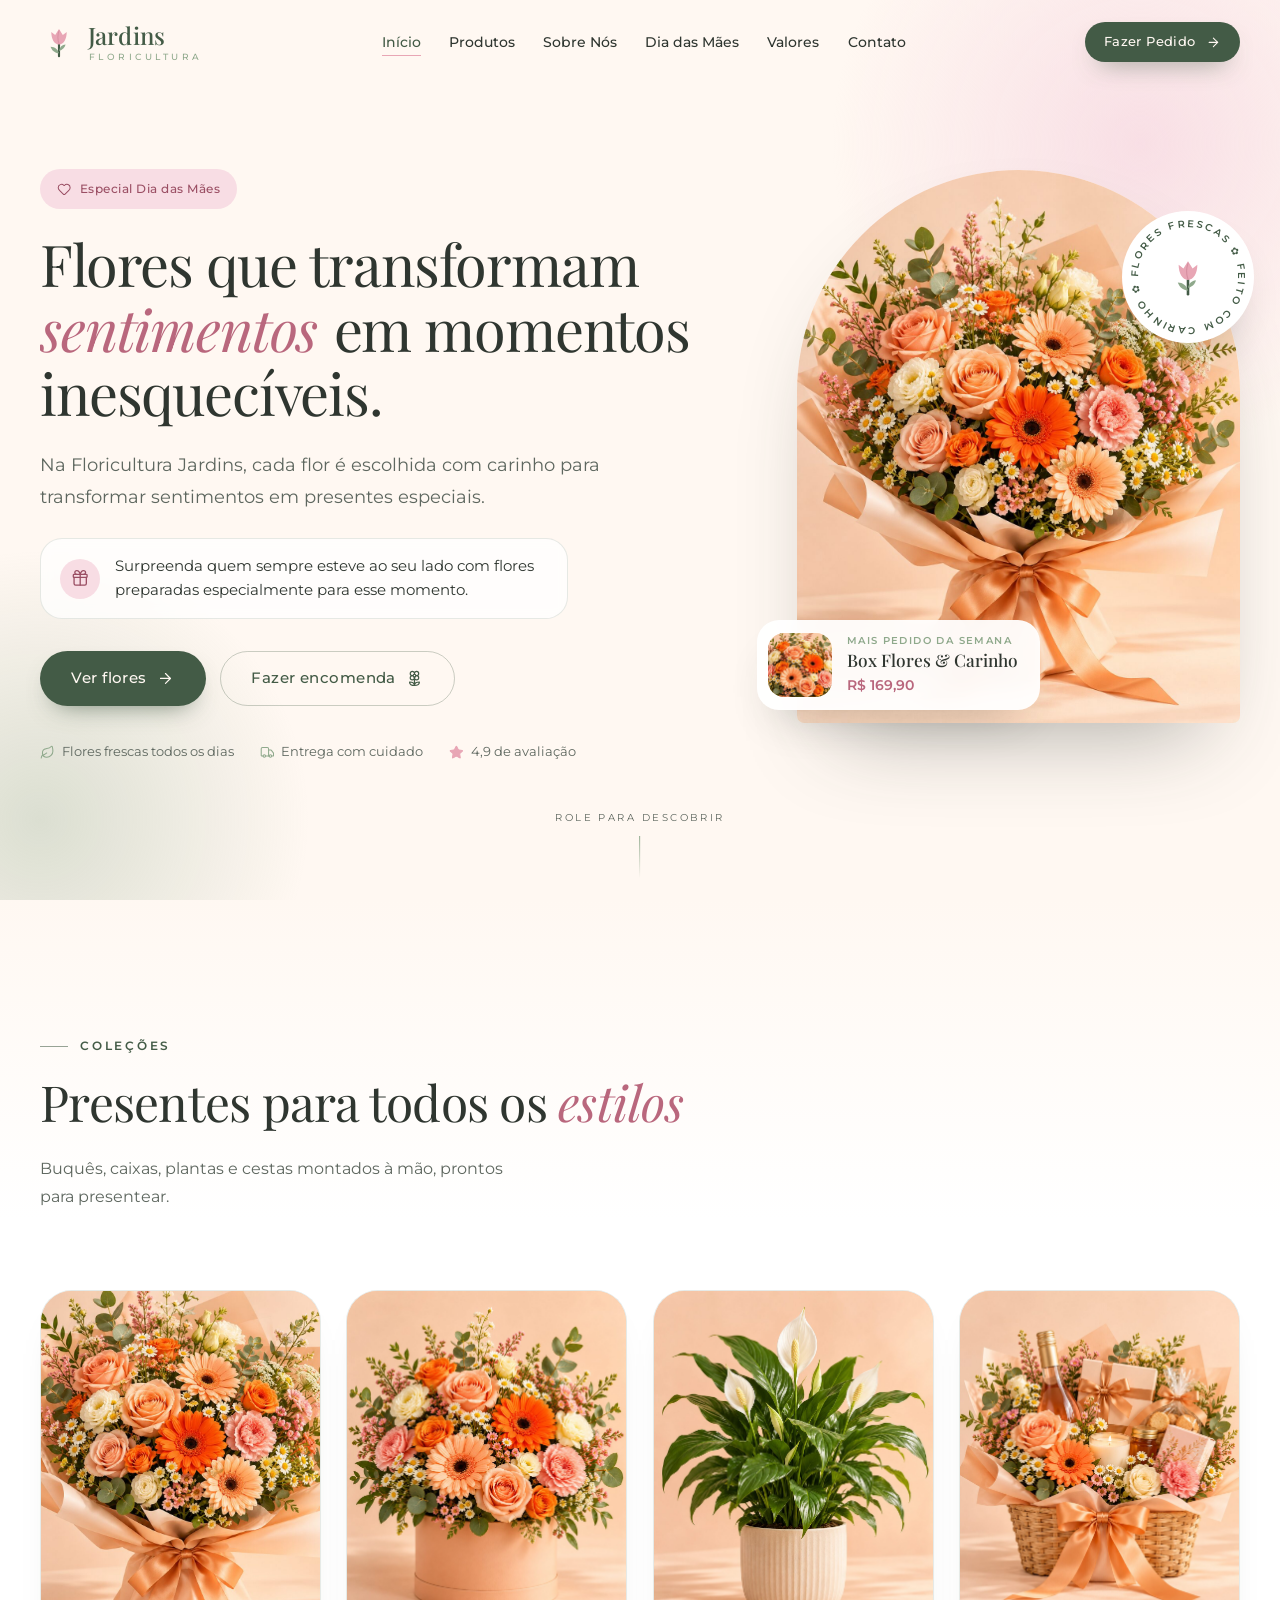
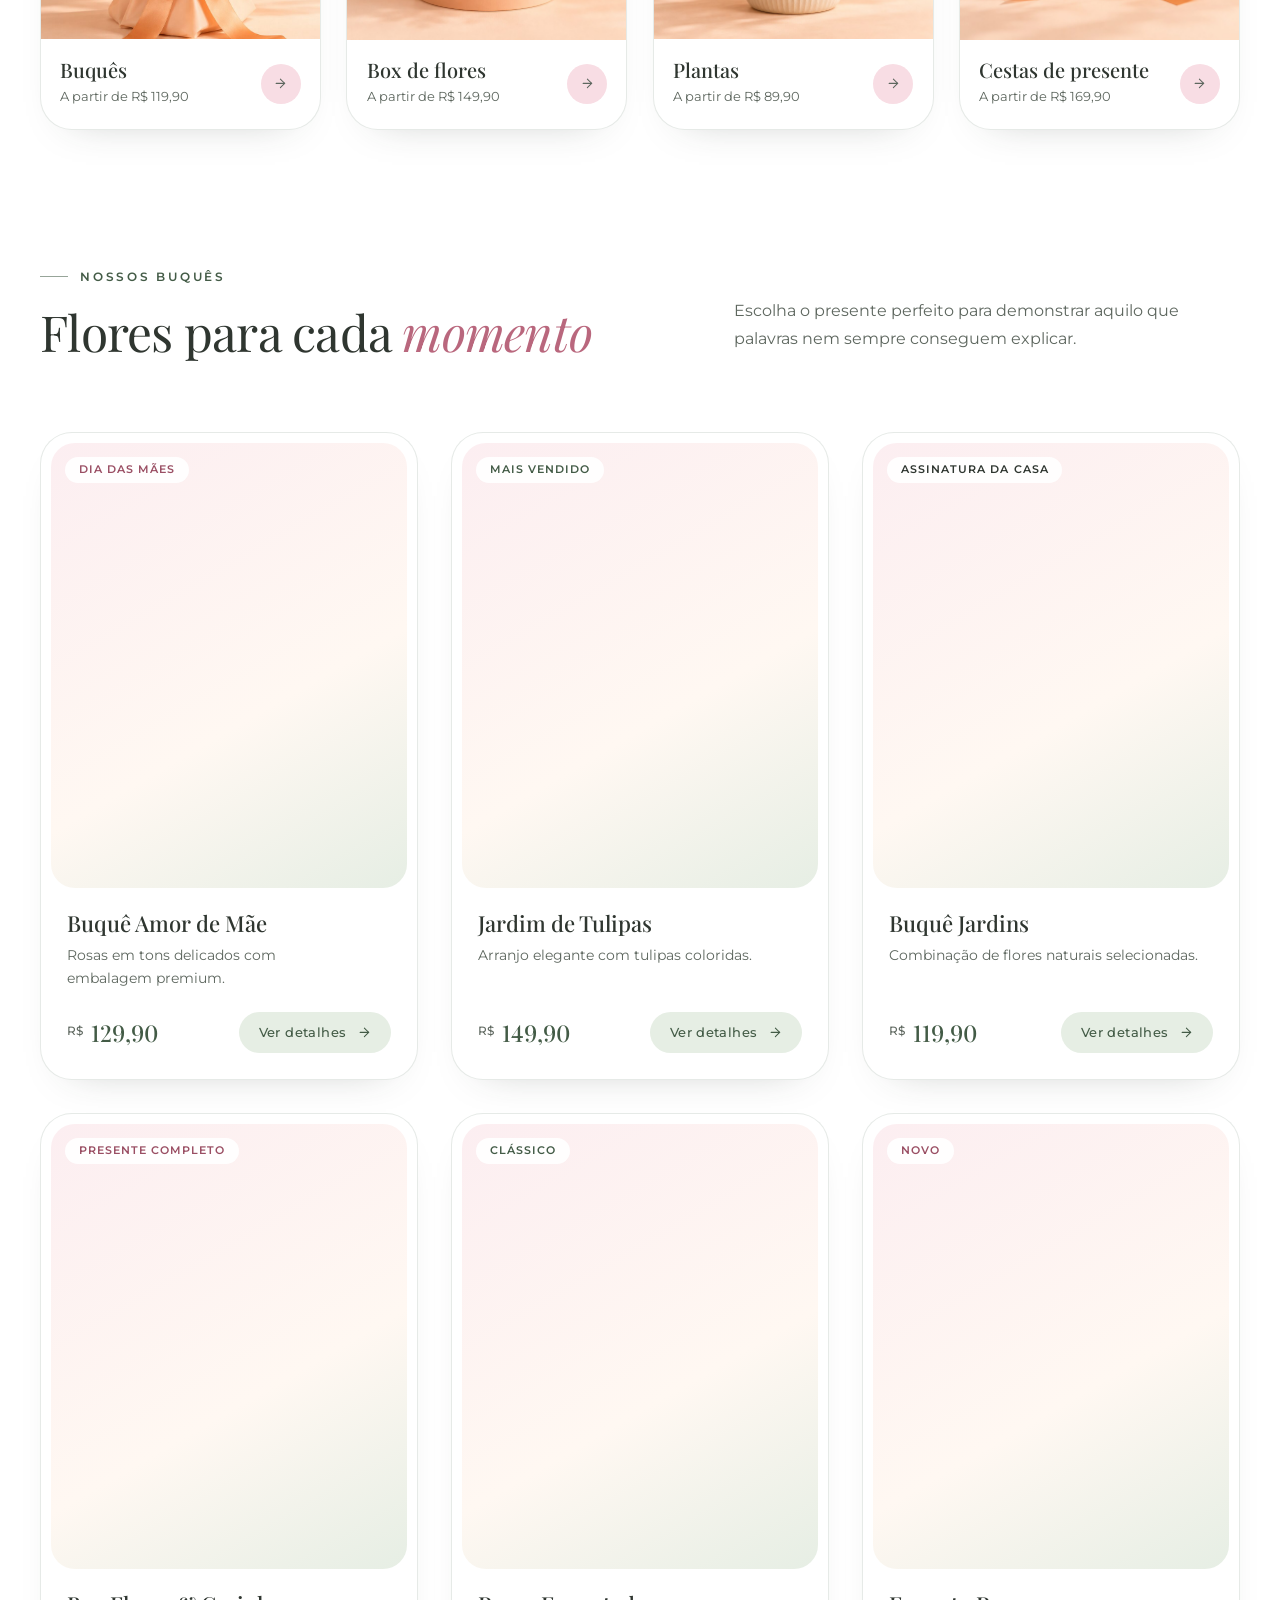
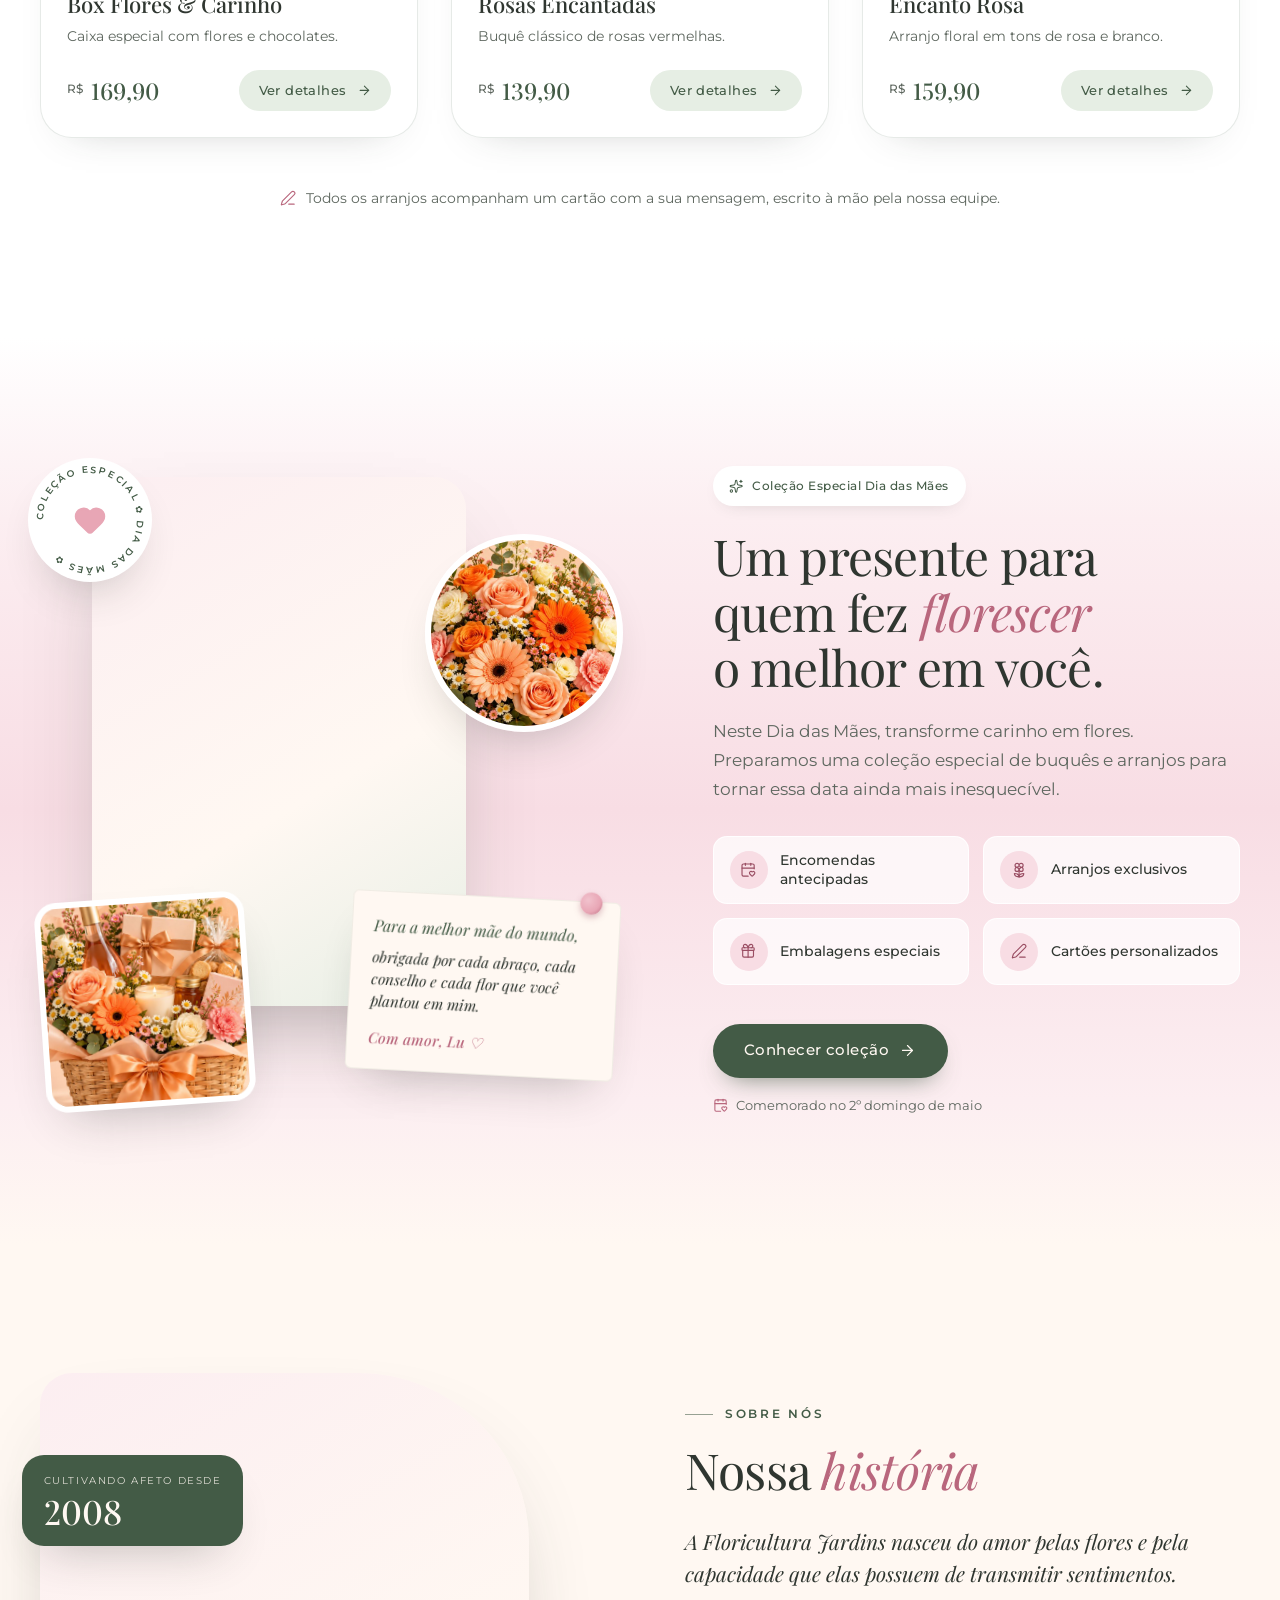
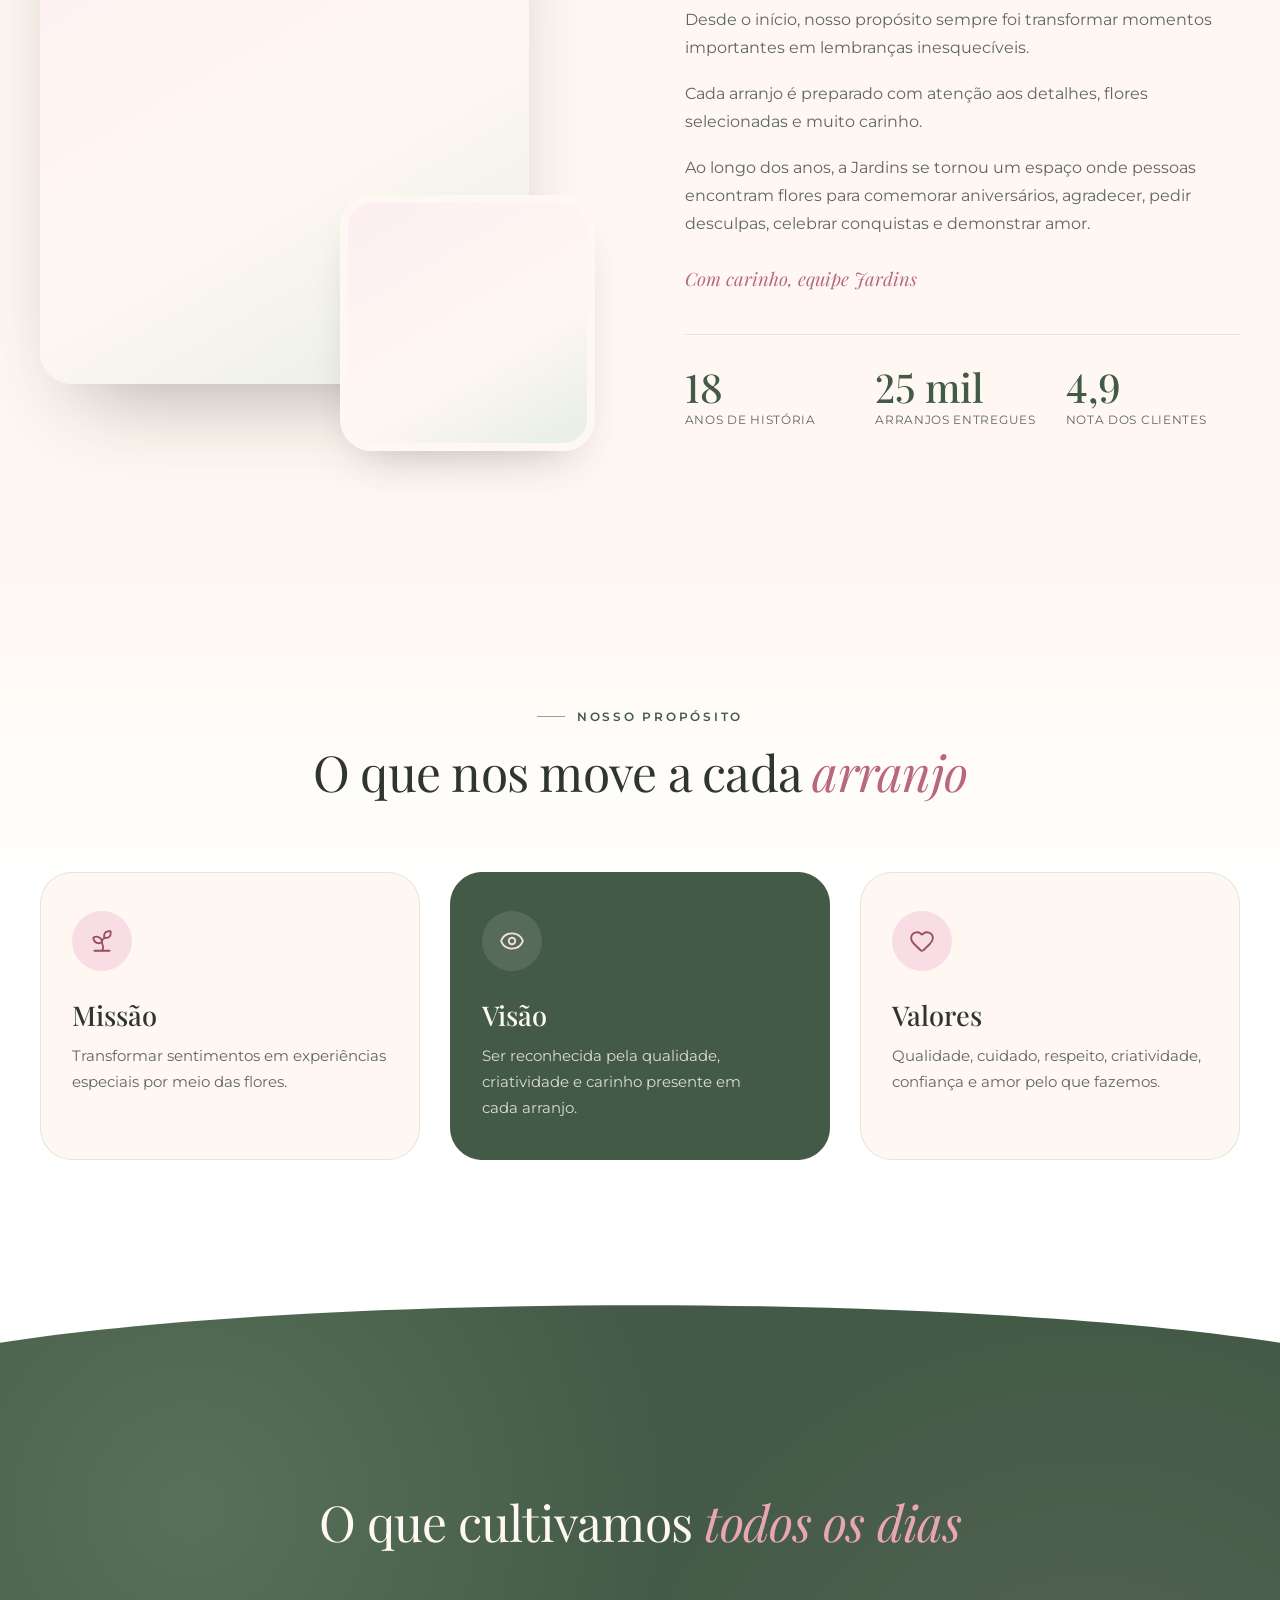
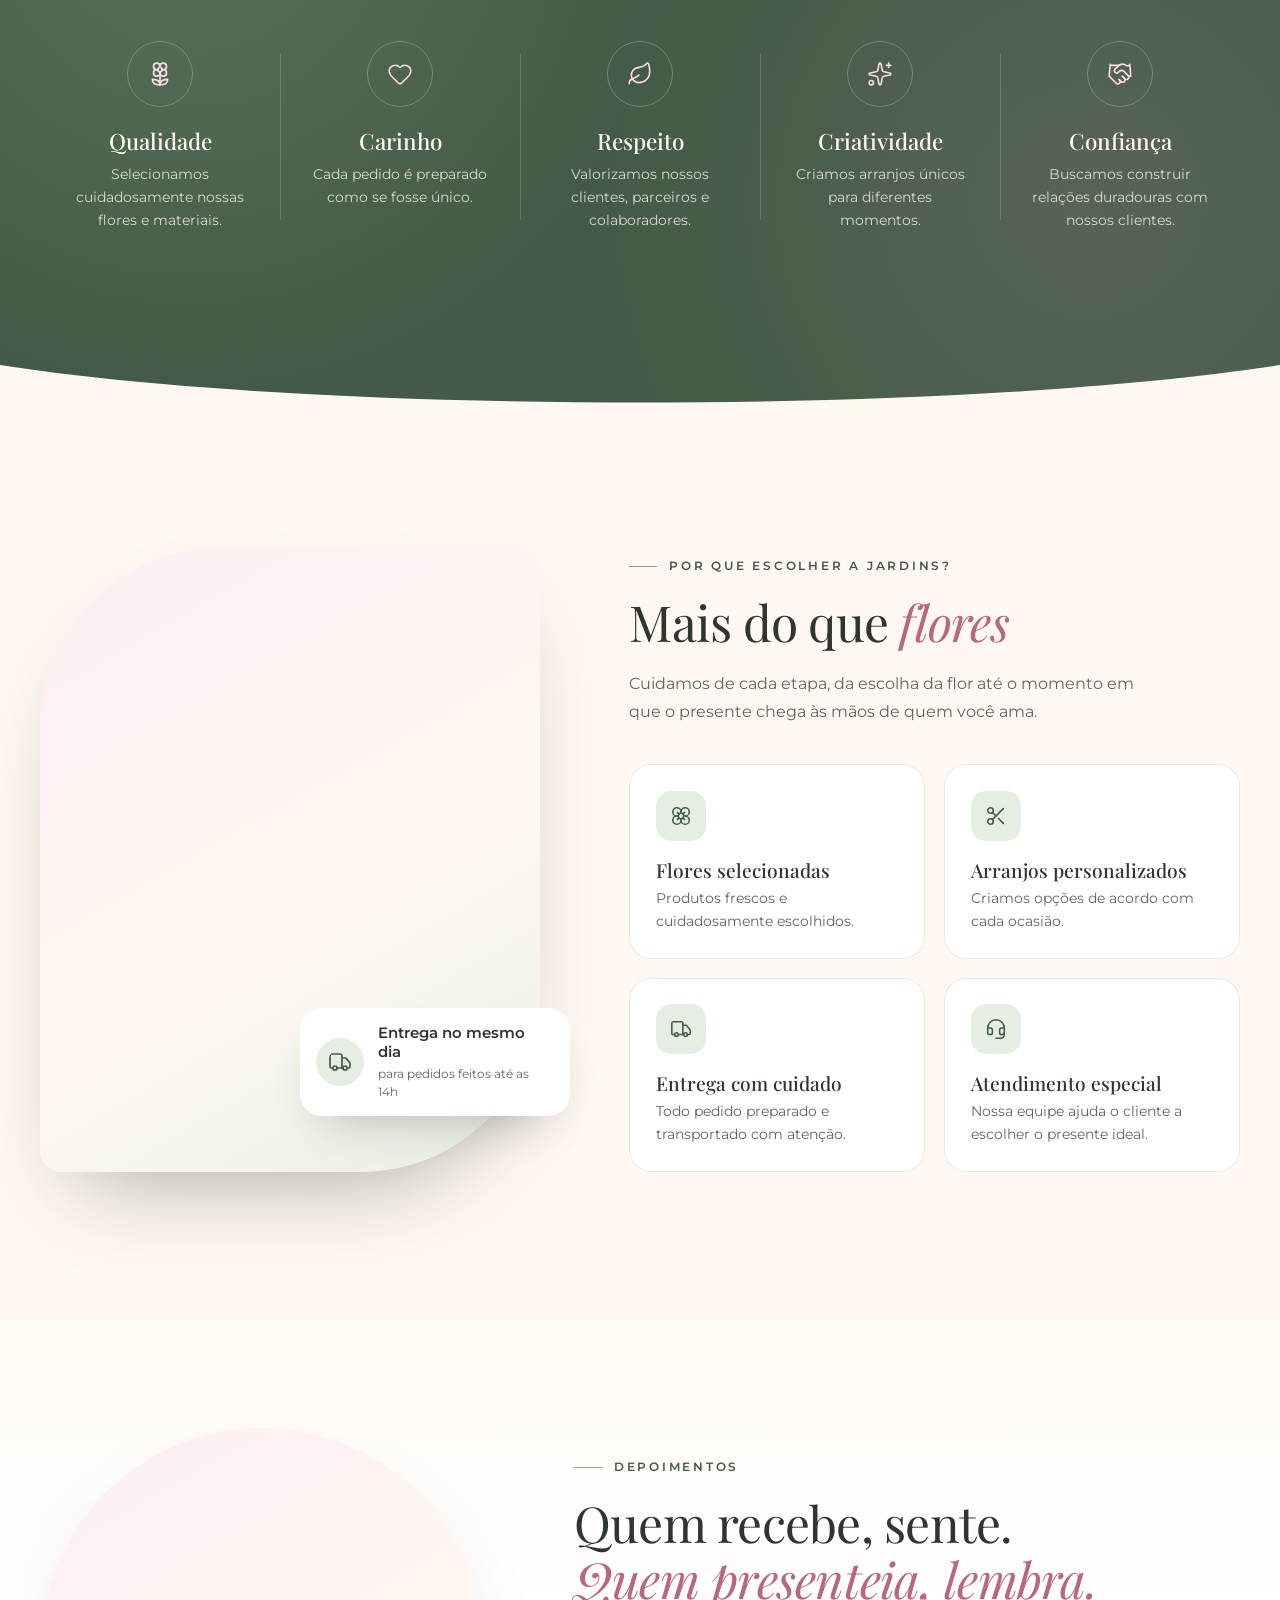
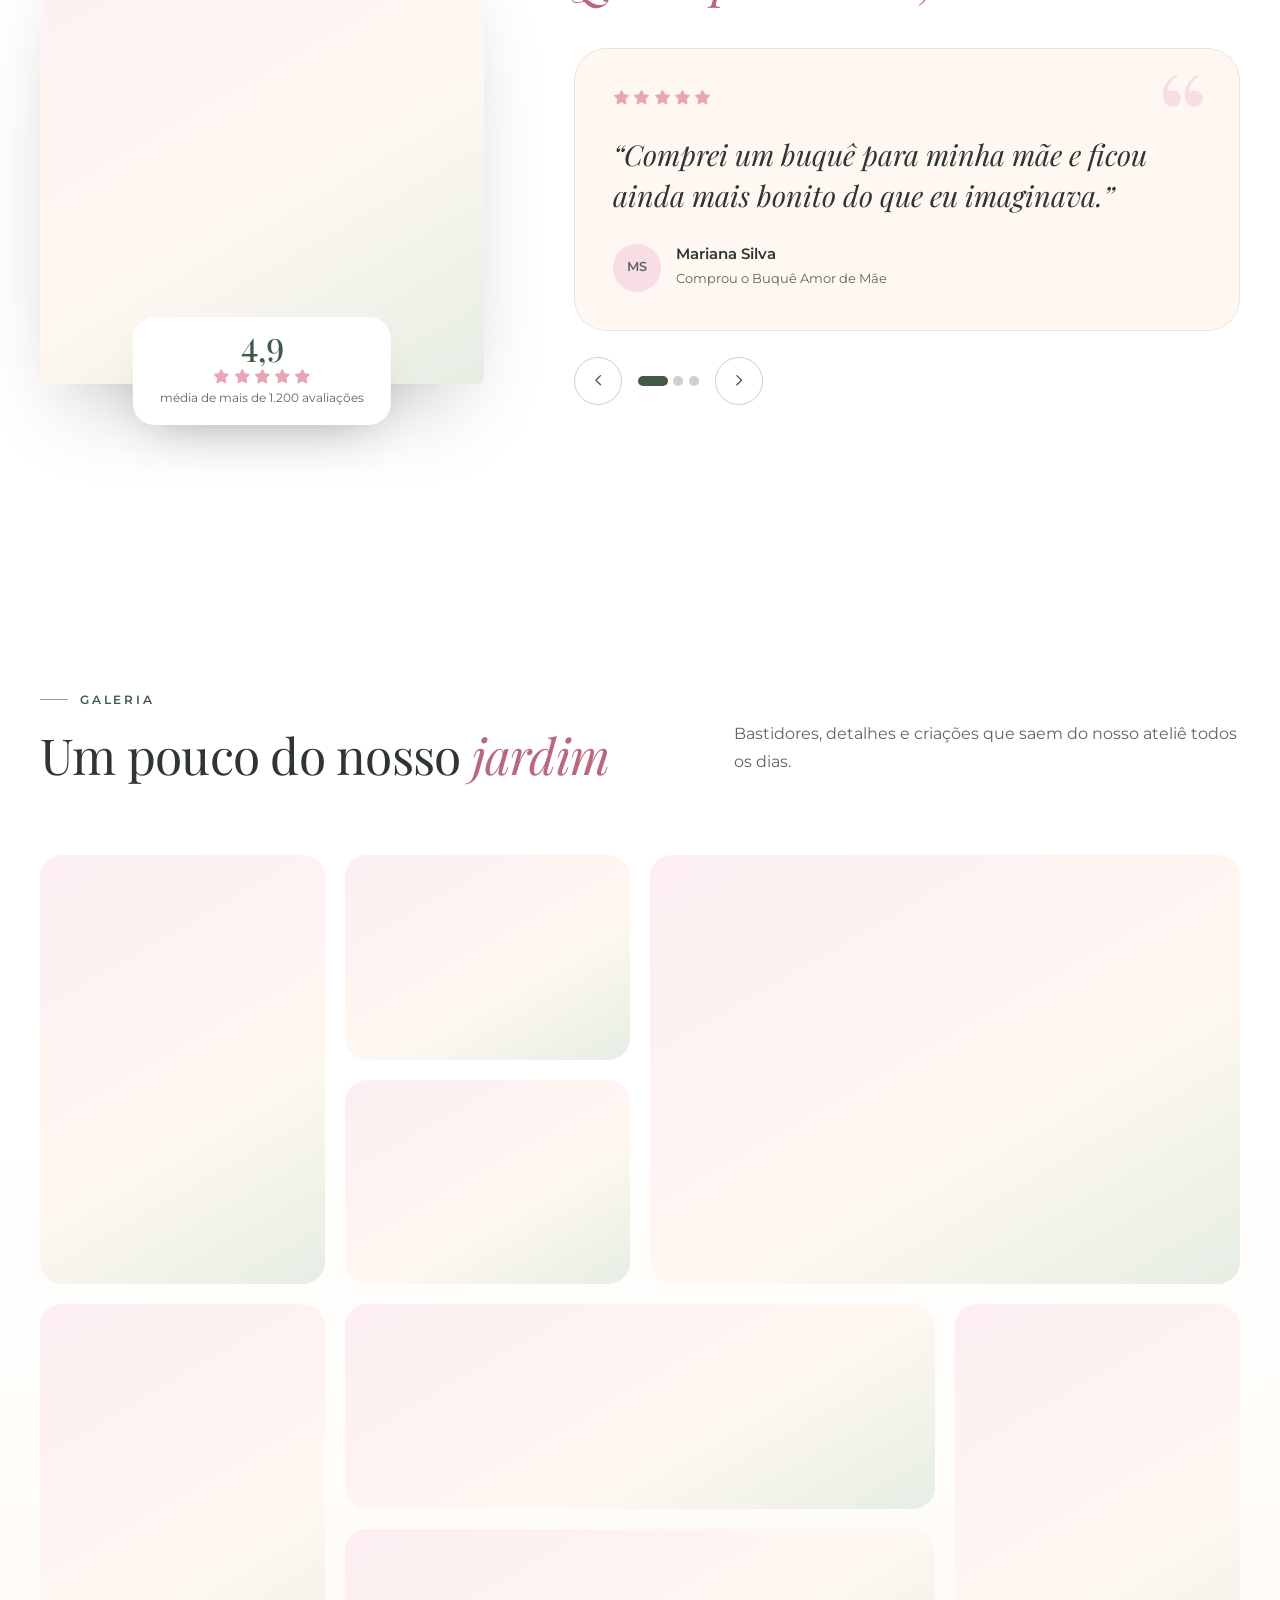
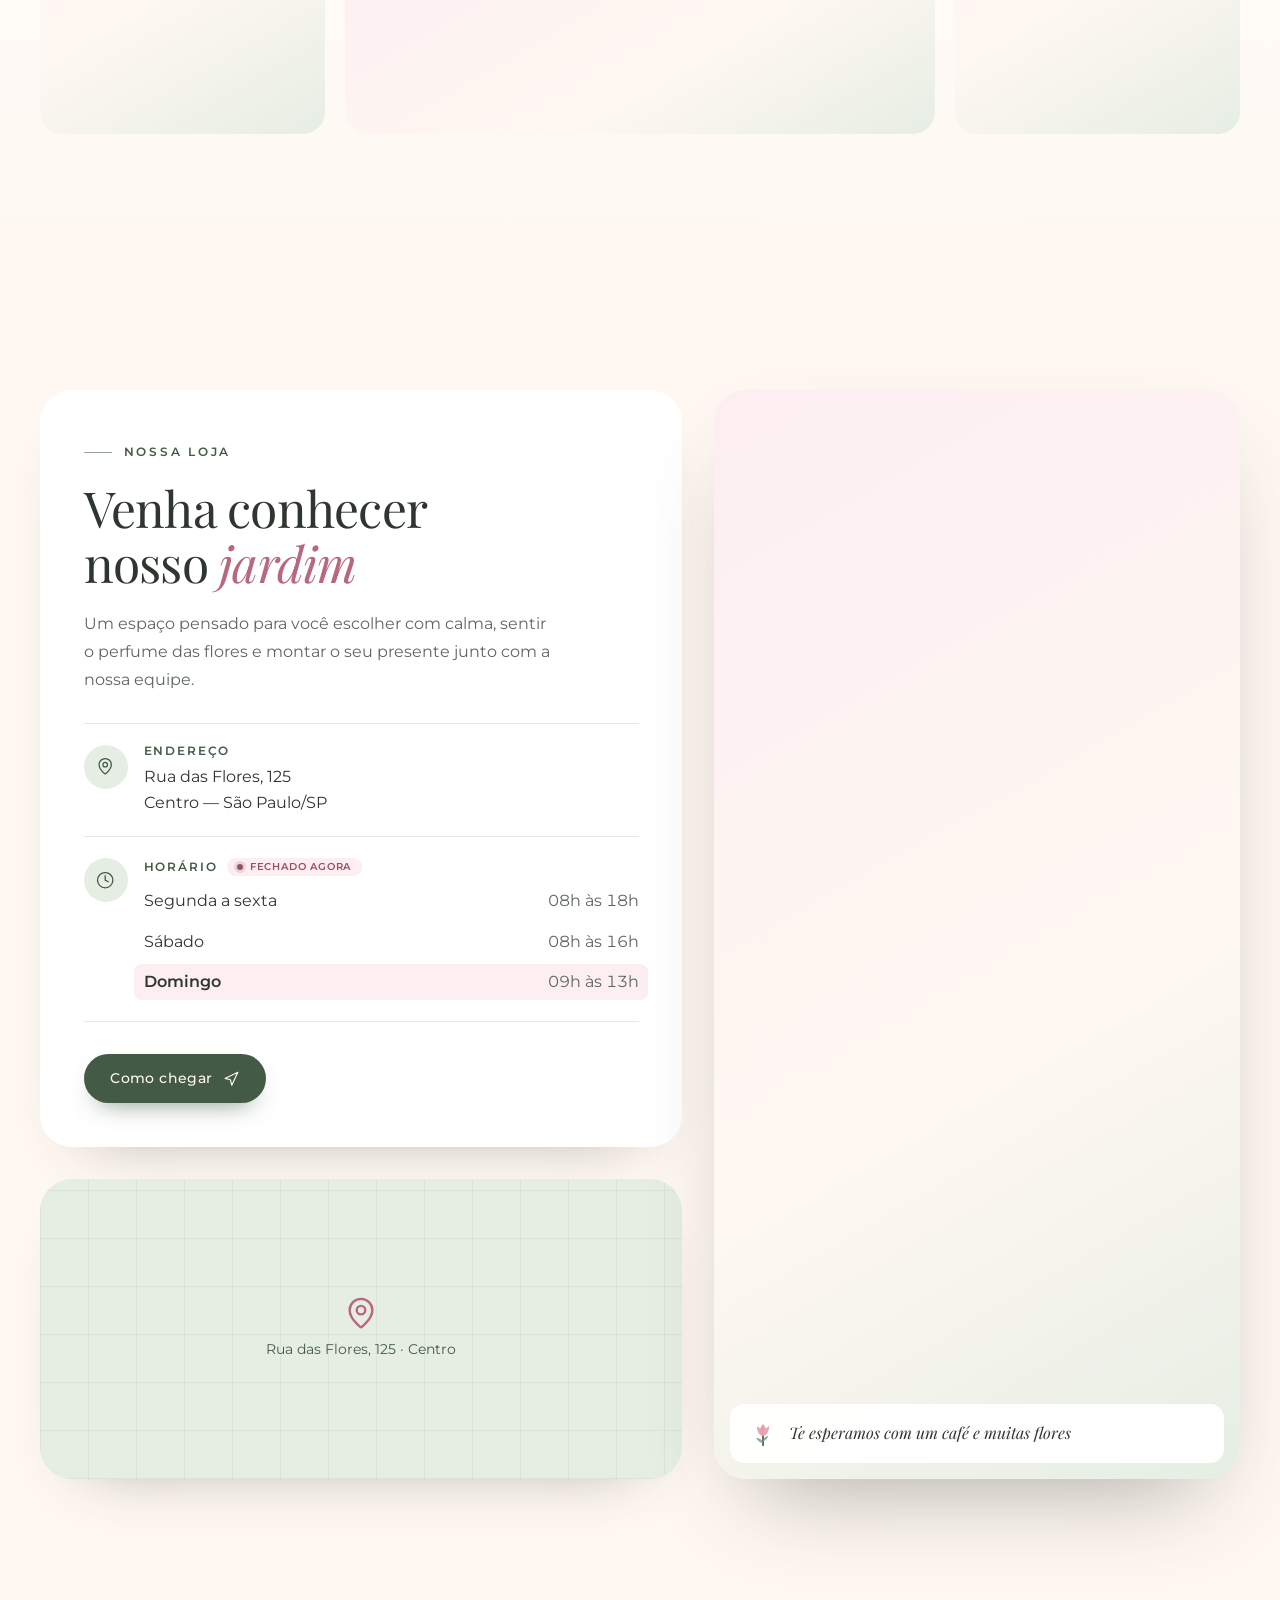
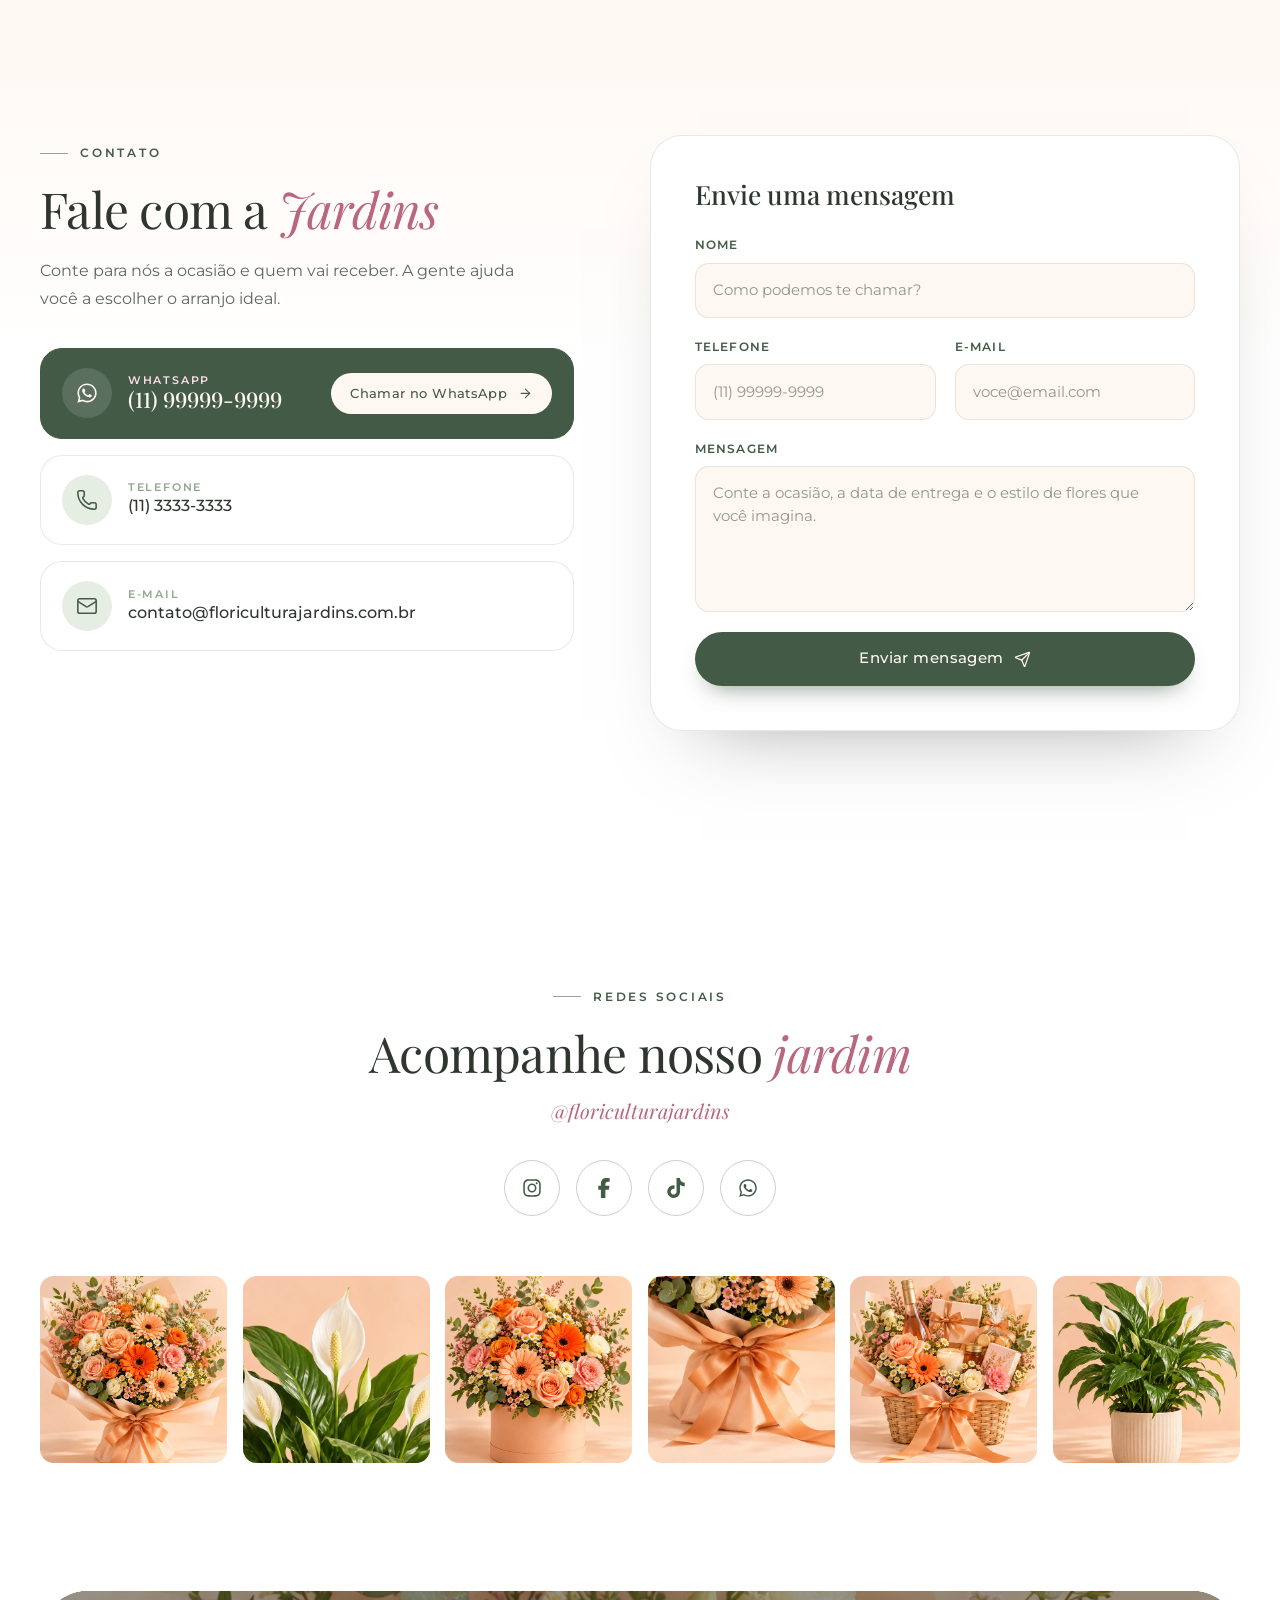
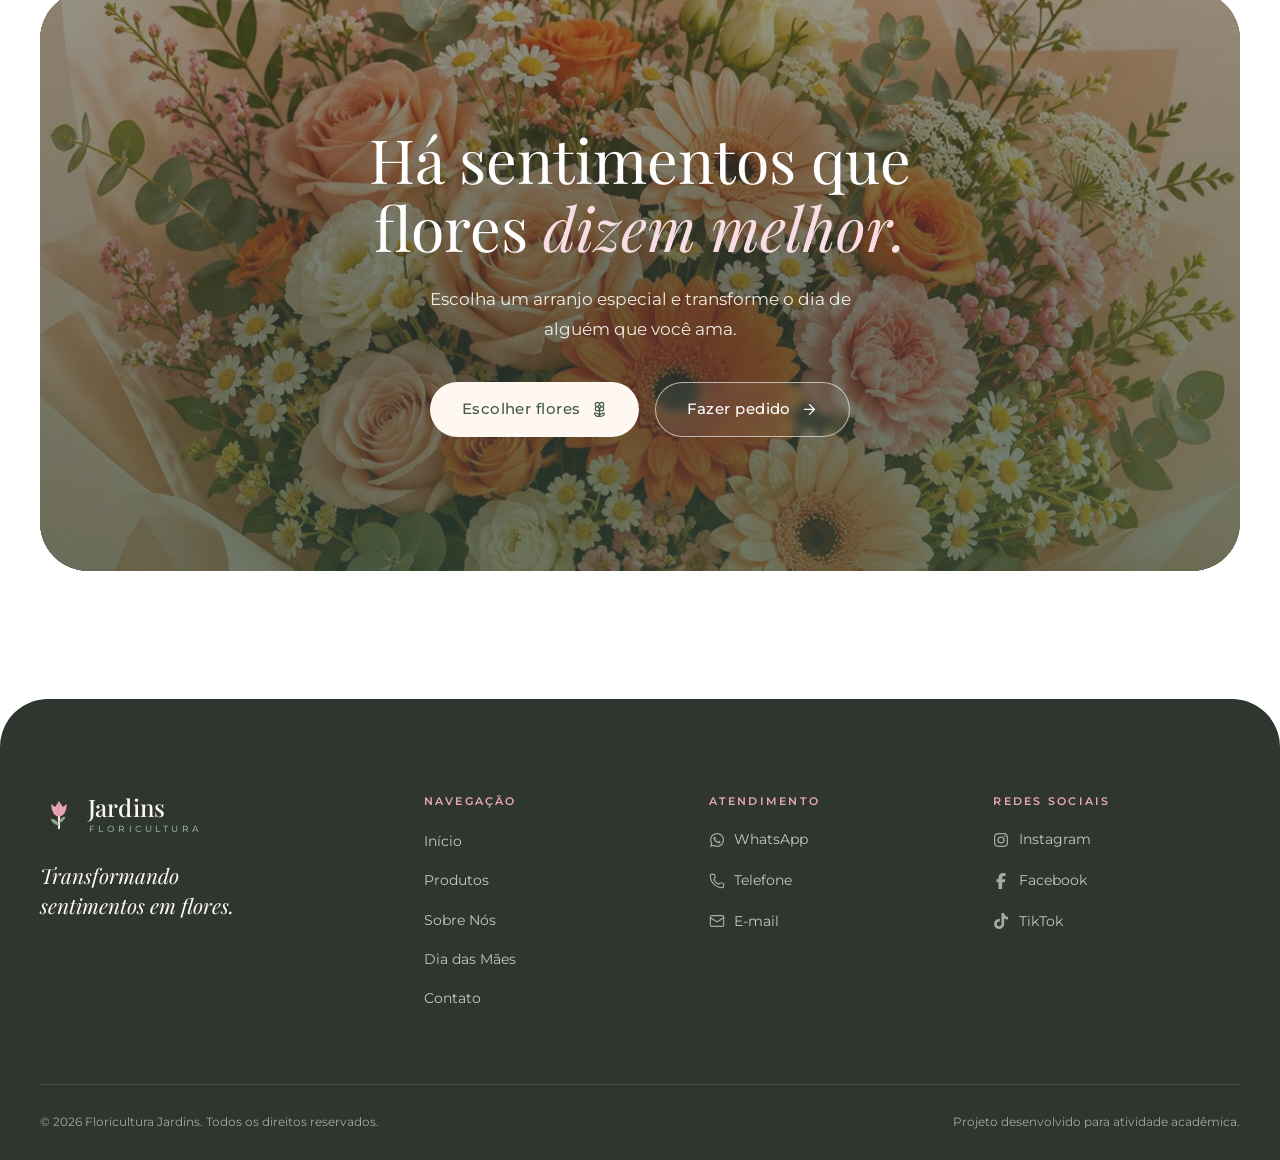
==== commit 88d53f0d: "Adiciona fotos reais de buquê, box, planta e cesta e remove enfeites florais - Nova seção "Coleções"" ====
--- a/index.html
+++ b/index.html
@@ -66,9 +66,6 @@
       <path d="M16 6.5c-1.3 3.6-1.3 7.6 0 11" stroke="#C97C8F" stroke-width=".8" stroke-linecap="round" fill="none" opacity=".55"/>
     </symbol>
 
-    <!-- Pétala decorativa -->
-    <symbol id="petala" viewBox="0 0 40 40"><path d="M20 2C29 10 33 20 20 38 7 20 11 10 20 2z" stroke="none"/></symbol>
-    <symbol id="folha" viewBox="0 0 40 40"><path d="M4 36C6 16 18 5 36 4 35 22 24 34 4 36z" stroke="none"/><path d="M6 34 30 10" fill="none" stroke="rgba(255,255,255,.55)" stroke-width="1.2"/></symbol>
   </svg>
 
   <!-- ========================= HEADER ========================= -->
@@ -146,16 +143,6 @@
       <div class="hero__glow hero__glow--rosa" data-parallax="-0.06" aria-hidden="true"></div>
       <div class="hero__glow hero__glow--verde" data-parallax="0.05" aria-hidden="true"></div>
 
-      <!-- Pétalas flutuantes -->
-      <div class="petalas" aria-hidden="true">
-        <svg class="petala petala--1"><use href="#petala"/></svg>
-        <svg class="petala petala--2"><use href="#petala"/></svg>
-        <svg class="petala petala--3"><use href="#folha"/></svg>
-        <svg class="petala petala--4"><use href="#petala"/></svg>
-        <svg class="petala petala--5"><use href="#folha"/></svg>
-        <svg class="petala petala--6"><use href="#petala"/></svg>
-        <svg class="petala petala--7"><use href="#petala"/></svg>
-      </div>
 
       <div class="container hero__grid">
         <div class="hero__content">
@@ -204,23 +191,22 @@
         </div>
 
         <div class="hero__visual">
-          <svg class="hero__folha" aria-hidden="true"><use href="#folha"/></svg>
           <figure class="hero__arch media">
-            <img src="https://unsplash.com/photos/yXep6PC-qfo/download?w=1400"
-                 alt="Buquê de flores cor-de-rosa e brancas sobre fundo rosa"
-                 width="1400" height="1750" fetchpriority="high">
+            <img src="assets/img/buque.jpg"
+                 alt="Buquê de rosas, gérberas e margaridas em tons de pêssego, embrulhado com laço de cetim"
+                 width="1122" height="1402" fetchpriority="high">
           </figure>
 
           <div class="hero__card">
             <div class="hero__card-media media">
-              <img src="https://unsplash.com/photos/CpU70USe3RM/download?w=500"
-                   alt="Buquê de rosas cor-de-rosa com tulipas brancas"
-                   width="500" height="500" loading="lazy">
+              <img src="assets/img/box-flores-detalhe.jpg"
+                   alt="Rosas, gérberas e cravos arranjados em uma caixa"
+                   width="520" height="520">
             </div>
             <div>
               <span class="hero__card-label">Mais pedido da semana</span>
-              <strong class="hero__card-title">Buquê Amor de Mãe</strong>
-              <span class="hero__card-price">R$ 129,90</span>
+              <strong class="hero__card-title">Box Flores &amp; Carinho</strong>
+              <span class="hero__card-price">R$ 169,90</span>
             </div>
           </div>
 
@@ -234,10 +220,76 @@
         </div>
       </div>
 
-      <a class="scroll-hint" href="#produtos" aria-label="Rolar para os produtos">
+      <a class="scroll-hint" href="#colecoes" aria-label="Rolar para as coleções">
         <span>Role para descobrir</span>
         <span class="scroll-hint__line" aria-hidden="true"></span>
       </a>
+    </section>
+
+    <!-- ========================= COLEÇÕES ========================= -->
+    <section class="section colecoes" id="colecoes" aria-labelledby="colecoes-titulo">
+      <div class="container">
+        <header class="sec-head sec-head--split">
+          <div data-reveal="up">
+            <span class="eyebrow">Coleções</span>
+            <h2 class="sec-title" id="colecoes-titulo">Presentes para todos os <em>estilos</em></h2>
+          </div>
+          <p class="sec-sub" data-reveal="up" style="--d:.12s">
+            Buquês, caixas, plantas e cestas montados à mão, prontos para presentear.
+          </p>
+        </header>
+
+        <div class="colecoes__grid" data-stagger>
+          <a class="colecao" href="#produtos">
+            <div class="colecao__media media">
+              <img src="assets/img/buque-colecao.jpg" alt="Buquê de rosas e gérberas em tons de pêssego" width="800" height="1000" loading="lazy">
+            </div>
+            <div class="colecao__info">
+              <div>
+                <h3>Buquês</h3>
+                <span>A partir de R$ 119,90</span>
+              </div>
+              <span class="colecao__seta" aria-hidden="true"><svg class="ic"><use href="#i-arrow-right"/></svg></span>
+            </div>
+          </a>
+          <a class="colecao" href="#produtos">
+            <div class="colecao__media media">
+              <img src="assets/img/box-flores.jpg" alt="Arranjo de rosas, gérberas e cravos em uma caixa redonda" width="1122" height="1402" loading="lazy">
+            </div>
+            <div class="colecao__info">
+              <div>
+                <h3>Box de flores</h3>
+                <span>A partir de R$ 149,90</span>
+              </div>
+              <span class="colecao__seta" aria-hidden="true"><svg class="ic"><use href="#i-arrow-right"/></svg></span>
+            </div>
+          </a>
+          <a class="colecao" href="#contato">
+            <div class="colecao__media media">
+              <img src="assets/img/planta.jpg" alt="Lírio-da-paz em vaso de cerâmica claro" width="1122" height="1402" loading="lazy">
+            </div>
+            <div class="colecao__info">
+              <div>
+                <h3>Plantas</h3>
+                <span>A partir de R$ 89,90</span>
+              </div>
+              <span class="colecao__seta" aria-hidden="true"><svg class="ic"><use href="#i-arrow-right"/></svg></span>
+            </div>
+          </a>
+          <a class="colecao" href="#contato">
+            <div class="colecao__media media">
+              <img src="assets/img/cesta-presente.jpg" alt="Cesta de presente com flores, vela, mel, biscoitos e espumante" width="1122" height="1402" loading="lazy">
+            </div>
+            <div class="colecao__info">
+              <div>
+                <h3>Cestas de presente</h3>
+                <span>A partir de R$ 169,90</span>
+              </div>
+              <span class="colecao__seta" aria-hidden="true"><svg class="ic"><use href="#i-arrow-right"/></svg></span>
+            </div>
+          </a>
+        </div>
+      </div>
     </section>
 
     <!-- ========================= PRODUTOS ========================= -->
@@ -402,9 +454,6 @@
 
     <!-- ========================= DIA DAS MÃES ========================= -->
     <section class="section maes" id="dia-das-maes" aria-labelledby="maes-titulo">
-      <svg class="maes__deco maes__deco--1" aria-hidden="true"><use href="#i-flower-2"/></svg>
-      <svg class="maes__deco maes__deco--2" aria-hidden="true"><use href="#i-flower"/></svg>
-
       <div class="container maes__grid">
         <div class="maes__colagem" data-reveal="left">
           <figure class="colagem__principal media">
@@ -414,15 +463,15 @@
           </figure>
 
           <figure class="colagem__flores media" data-parallax="-0.05">
-            <img src="https://unsplash.com/photos/2QbRkn2y0Vo/download?w=600"
-                 alt="Tulipas brancas sobre fundo rosa"
-                 width="600" height="600" loading="lazy">
+            <img src="assets/img/box-flores-detalhe.jpg"
+                 alt="Rosas, gérberas e margaridas em detalhe"
+                 width="520" height="520" loading="lazy">
           </figure>
 
           <figure class="colagem__presente media" data-parallax="0.06">
-            <img src="https://unsplash.com/photos/baLUAKBNsG4/download?w=600"
-                 alt="Caixa de presente branca com laço de fita e flores"
-                 width="600" height="600" loading="lazy">
+            <img src="assets/img/cesta-detalhe.jpg"
+                 alt="Cesta de presente com flores, vela e caixa com laço de cetim"
+                 width="640" height="640" loading="lazy">
           </figure>
 
           <div class="colagem__cartao" aria-label="Exemplo de cartão personalizado">
@@ -534,19 +583,6 @@
       </div>
     </section>
 
-    <div class="ornamento ornamento--creme" aria-hidden="true">
-      <svg class="ornamento__svg" viewBox="0 0 240 40" fill="none">
-        <path class="desenho" pathLength="1" d="M10 20H94"/>
-        <path class="desenho" pathLength="1" d="M146 20h84"/>
-        <path class="desenho" pathLength="1" d="M94 20c7-8 15-10 21-6"/>
-        <path class="desenho" pathLength="1" d="M94 20c7 6 13 8 19 6"/>
-        <path class="desenho" pathLength="1" d="M146 20c-7-8-15-10-21-6"/>
-        <path class="desenho" pathLength="1" d="M146 20c-7 6-13 8-19 6"/>
-        <circle class="ornamento__botao" cx="120" cy="20" r="3.4"/>
-        <circle class="ornamento__ponto" cx="5" cy="20" r="1.6"/>
-        <circle class="ornamento__ponto" cx="235" cy="20" r="1.6"/>
-      </svg>
-    </div>
 
     <!-- ========================= PROPÓSITO ========================= -->
     <section class="section proposito" id="valores" aria-labelledby="proposito-titulo">
@@ -558,19 +594,16 @@
 
         <div class="proposito__grid" data-stagger>
           <article class="proposito__card">
-            <svg class="proposito__marca" aria-hidden="true"><use href="#i-flower"/></svg>
             <span class="proposito__icone"><svg class="ic" aria-hidden="true"><use href="#i-sprout"/></svg></span>
             <h3>Missão</h3>
             <p>Transformar sentimentos em experiências especiais por meio das flores.</p>
           </article>
           <article class="proposito__card proposito__card--destaque">
-            <svg class="proposito__marca" aria-hidden="true"><use href="#i-flower"/></svg>
             <span class="proposito__icone"><svg class="ic" aria-hidden="true"><use href="#i-eye"/></svg></span>
             <h3>Visão</h3>
             <p>Ser reconhecida pela qualidade, criatividade e carinho presente em cada arranjo.</p>
           </article>
           <article class="proposito__card">
-            <svg class="proposito__marca" aria-hidden="true"><use href="#i-flower"/></svg>
             <span class="proposito__icone"><svg class="ic" aria-hidden="true"><use href="#i-heart"/></svg></span>
             <h3>Valores</h3>
             <p>Qualidade, cuidado, respeito, criatividade, confiança e amor pelo que fazemos.</p>
@@ -805,19 +838,6 @@
       </div>
     </section>
 
-    <div class="ornamento ornamento--branco" aria-hidden="true">
-      <svg class="ornamento__svg" viewBox="0 0 240 40" fill="none">
-        <path class="desenho" pathLength="1" d="M10 20H94"/>
-        <path class="desenho" pathLength="1" d="M146 20h84"/>
-        <path class="desenho" pathLength="1" d="M94 20c7-8 15-10 21-6"/>
-        <path class="desenho" pathLength="1" d="M94 20c7 6 13 8 19 6"/>
-        <path class="desenho" pathLength="1" d="M146 20c-7-8-15-10-21-6"/>
-        <path class="desenho" pathLength="1" d="M146 20c-7 6-13 8-19 6"/>
-        <circle class="ornamento__botao" cx="120" cy="20" r="3.4"/>
-        <circle class="ornamento__ponto" cx="5" cy="20" r="1.6"/>
-        <circle class="ornamento__ponto" cx="235" cy="20" r="1.6"/>
-      </svg>
-    </div>
 
     <!-- ========================= LOJA ========================= -->
     <section class="section loja" id="loja" aria-labelledby="loja-titulo">
@@ -973,27 +993,27 @@
 
         <div class="insta" data-stagger>
           <a class="insta__post media" href="https://www.instagram.com/floriculturajardins" target="_blank" rel="noopener">
-            <img src="https://unsplash.com/photos/yXsYTnm0KtI/download?w=480" alt="Publicação: rosas cor-de-rosa" width="480" height="480" loading="lazy">
+            <img src="assets/img/buque.jpg" alt="Publicação: buquê de rosas e gérberas em tons de pêssego" width="1122" height="1402" loading="lazy">
             <span class="insta__overlay"><svg class="ic ic--fill" aria-hidden="true"><use href="#i-heart"/></svg> 1.248</span>
           </a>
           <a class="insta__post media" href="https://www.instagram.com/floriculturajardins" target="_blank" rel="noopener">
-            <img src="https://unsplash.com/photos/9ZLQ2rrl-Hc/download?w=480" alt="Publicação: buquê de tulipas coloridas" width="480" height="480" loading="lazy">
+            <img src="assets/img/planta-detalhe.jpg" alt="Publicação: flores brancas do lírio-da-paz" width="520" height="520" loading="lazy">
             <span class="insta__overlay"><svg class="ic ic--fill" aria-hidden="true"><use href="#i-heart"/></svg> 986</span>
           </a>
           <a class="insta__post media" href="https://www.instagram.com/floriculturajardins" target="_blank" rel="noopener">
-            <img src="https://unsplash.com/photos/DTpKjgHpHj4/download?w=480" alt="Publicação: rosas cor-de-rosa sobre fundo branco" width="480" height="480" loading="lazy">
+            <img src="assets/img/box-flores.jpg" alt="Publicação: box de flores em caixa redonda" width="1122" height="1402" loading="lazy">
             <span class="insta__overlay"><svg class="ic ic--fill" aria-hidden="true"><use href="#i-heart"/></svg> 2.031</span>
           </a>
           <a class="insta__post media" href="https://www.instagram.com/floriculturajardins" target="_blank" rel="noopener">
-            <img src="https://unsplash.com/photos/pKg5gTRjVLk/download?w=480" alt="Publicação: buquê de gérberas cor-de-rosa com eucalipto" width="480" height="480" loading="lazy">
+            <img src="assets/img/buque-laco.jpg" alt="Publicação: laço de cetim do buquê" width="520" height="520" loading="lazy">
             <span class="insta__overlay"><svg class="ic ic--fill" aria-hidden="true"><use href="#i-heart"/></svg> 754</span>
           </a>
           <a class="insta__post media" href="https://www.instagram.com/floriculturajardins" target="_blank" rel="noopener">
-            <img src="https://unsplash.com/photos/tiqUZG67ygQ/download?w=480" alt="Publicação: rosa cor-de-rosa em detalhe" width="480" height="480" loading="lazy">
+            <img src="assets/img/cesta-presente.jpg" alt="Publicação: cesta de presente com flores" width="1122" height="1402" loading="lazy">
             <span class="insta__overlay"><svg class="ic ic--fill" aria-hidden="true"><use href="#i-heart"/></svg> 1.517</span>
           </a>
           <a class="insta__post media" href="https://www.instagram.com/floriculturajardins" target="_blank" rel="noopener">
-            <img src="https://unsplash.com/photos/7nvmTdvHaKk/download?w=480" alt="Publicação: buquê de tulipas coral e cor-de-rosa" width="480" height="480" loading="lazy">
+            <img src="assets/img/planta.jpg" alt="Publicação: lírio-da-paz em vaso de cerâmica" width="1122" height="1402" loading="lazy">
             <span class="insta__overlay"><svg class="ic ic--fill" aria-hidden="true"><use href="#i-heart"/></svg> 1.102</span>
           </a>
         </div>
@@ -1004,10 +1024,9 @@
     <section class="cta" aria-labelledby="cta-titulo">
       <div class="container">
         <div class="cta__caixa media" data-reveal="zoom">
-          <img class="cta__fundo" src="https://unsplash.com/photos/2c1ZIxAEXNM/download?w=1800"
-               alt="" width="1800" height="1200" loading="lazy" data-parallax-img="0.1">
+          <img class="cta__fundo" src="assets/img/buque-faixa.jpg"
+               alt="" width="1122" height="640" loading="lazy" data-parallax-img="0.1">
           <div class="cta__conteudo">
-            <svg class="cta__marca" aria-hidden="true"><use href="#logo-tulipa"/></svg>
             <h2 class="cta__titulo" id="cta-titulo">Há sentimentos que flores <em>dizem melhor.</em></h2>
             <p>Escolha um arranjo especial e transforme o dia de alguém que você ama.</p>
             <div class="cta__acoes">
--- a/css/style.css
+++ b/css/style.css
@@ -1,7 +1,7 @@
 /* ==========================================================================
    Floricultura Jardins
-   Layout: seções alternando creme, branco e verde-sálvia, fotos em formas
-   orgânicas (arcos, folhas e cantos suaves) e muito respiro entre os blocos.
+   Layout: seções alternando creme, branco e verde-sálvia, fotos em molduras
+   suaves (arcos e cantos arredondados) e muito respiro entre os blocos.
    ========================================================================== */
 
 /* ---------- Fontes (hospedadas no projeto, licença OFL) ---------- */
@@ -344,18 +344,11 @@
 .btn--lg { padding: 1.1rem 1.9rem; font-size: .92rem; }
 .btn--block { width: 100%; }
 
-/* ---------- Fotos com reserva floral (aparece se a imagem não carregar) ---------- */
+/* ---------- Fotos (fundo suave enquanto carregam) ---------- */
 .media {
   position: relative;
   overflow: hidden;
-  background-color: var(--rosa-suave);
-  background-image:
-    url("data:image/svg+xml,%3Csvg xmlns='http://www.w3.org/2000/svg' viewBox='0 0 24 24' fill='none' stroke='%238FA98C' stroke-width='.8' stroke-linecap='round' stroke-linejoin='round'%3E%3Cpath d='M12 5a3 3 0 1 1 3 3m-3-3a3 3 0 1 0-3 3m3-3v1M9 8a3 3 0 1 0 3 3M9 8h1m5 0a3 3 0 1 1-3 3m3-3h-1m-2 3v-1'/%3E%3Ccircle cx='12' cy='8' r='2'/%3E%3Cpath d='M12 10v12'/%3E%3Cpath d='M12 22c4.2 0 7-1.667 7-5-4.2 0-7 1.667-7 5Z'/%3E%3Cpath d='M12 22c-4.2 0-7-1.667-7-5 4.2 0 7 1.667 7 5Z'/%3E%3C/svg%3E"),
-    radial-gradient(circle at 22% 18%, rgba(232, 166, 181, .5), transparent 60%),
-    radial-gradient(circle at 82% 88%, rgba(143, 169, 140, .42), transparent 55%);
-  background-repeat: no-repeat;
-  background-position: center, 0 0, 0 0;
-  background-size: clamp(40px, 24%, 110px) auto, cover, cover;
+  background: linear-gradient(150deg, var(--rosa-suave), var(--creme) 60%, var(--salvia-claro));
 }
 .media > img {
   position: absolute;
@@ -691,16 +684,6 @@
   border-radius: 999px 999px var(--raio-lg) var(--raio-lg);
   box-shadow: var(--sombra-lg);
 }
-.hero__folha {
-  position: absolute;
-  left: 0;
-  top: 6%;
-  width: 170px;
-  height: 170px;
-  fill: var(--salvia);
-  opacity: .28;
-  animation: balanco 9s ease-in-out infinite alternate;
-}
 
 .hero__card {
   position: absolute;
@@ -781,24 +764,6 @@
   animation: fadeIn 1s var(--ease) 1.4s backwards;
 }
 
-/* Pétalas flutuantes */
-.petalas { position: absolute; inset: 0; z-index: 0; pointer-events: none; }
-.petala {
-  position: absolute;
-  width: 22px;
-  height: 22px;
-  fill: var(--rosa);
-  opacity: .5;
-  animation: deriva 12s ease-in-out infinite alternate;
-}
-.petala--1 { top: 17%; left: 4%; width: 18px; height: 18px; --r: -20deg; animation-duration: 11s; }
-.petala--2 { top: 74%; left: 42%; width: 14px; height: 14px; --r: 40deg; animation-duration: 13s; opacity: .4; }
-.petala--3 { top: 24%; left: 48%; width: 26px; height: 26px; fill: var(--salvia); opacity: .35; --r: 10deg; animation-duration: 15s; }
-.petala--4 { top: 11%; right: 40%; width: 15px; height: 15px; --r: 70deg; animation-duration: 10s; opacity: .35; }
-.petala--5 { bottom: 12%; left: 14%; width: 30px; height: 30px; fill: var(--salvia); opacity: .3; --r: -30deg; animation-duration: 16s; }
-.petala--6 { top: 56%; right: 3%; width: 20px; height: 20px; --r: 120deg; animation-duration: 12s; }
-.petala--7 { bottom: 20%; right: 47%; width: 12px; height: 12px; --r: 200deg; animation-duration: 9s; opacity: .45; }
-
 .scroll-hint {
   position: absolute;
   left: 50%;
@@ -834,9 +799,60 @@
 }
 
 /* ==========================================================================
+   COLEÇÕES
+   ========================================================================== */
+.colecoes {
+  padding-bottom: clamp(40px, 5vw, 64px);
+  background: linear-gradient(var(--creme), var(--branco) 320px);
+}
+.colecoes__grid {
+  display: grid;
+  grid-template-columns: repeat(4, minmax(0, 1fr));
+  gap: clamp(16px, 2vw, 28px);
+}
+.colecao {
+  display: flex;
+  flex-direction: column;
+  overflow: hidden;
+  border: 1px solid var(--linha);
+  border-radius: var(--raio-lg);
+  background: var(--branco);
+  box-shadow: 0 18px 40px -32px rgba(47, 54, 48, .35);
+  transition: transform .6s var(--ease-out), box-shadow .6s var(--ease-out), border-color .4s var(--ease);
+}
+.colecao:hover {
+  transform: translateY(-8px);
+  border-color: transparent;
+  box-shadow: 0 36px 64px -32px rgba(47, 54, 48, .4);
+}
+.colecao__media { aspect-ratio: 4 / 5; background: #F3C6A9; }
+.colecao:hover .colecao__media img { transform: scale(1.06); }
+.colecao__info {
+  display: flex;
+  align-items: center;
+  justify-content: space-between;
+  gap: .8rem;
+  padding: 1.1rem 1.2rem 1.2rem;
+}
+.colecao__info h3 { font-size: 1.25rem; font-weight: 500; line-height: 1.25; }
+.colecao__info span { font-size: .8rem; color: var(--texto-suave); }
+.colecao__seta {
+  flex-shrink: 0;
+  width: 40px;
+  height: 40px;
+  display: grid;
+  place-items: center;
+  border-radius: 50%;
+  background: var(--rosa-claro);
+  color: var(--rosa-profundo);
+  transition: background-color .35s var(--ease), color .35s var(--ease), transform .45s var(--ease-out);
+}
+.colecao:hover .colecao__seta { background: var(--verde); color: var(--creme); transform: translateX(3px); }
+
+/* ==========================================================================
    PRODUTOS
    ========================================================================== */
-.produtos { background: linear-gradient(var(--creme), var(--branco) 280px); }
+.produtos { padding-top: clamp(40px, 5vw, 64px); background: var(--branco); }
 
 .produtos__grid {
   display: grid;
@@ -972,17 +988,6 @@
   overflow: hidden;
   background: linear-gradient(180deg, var(--branco) 0%, var(--rosa-suave) 20%, var(--rosa-claro) 52%, var(--rosa-suave) 84%, var(--creme) 100%);
 }
-.maes__deco {
-  position: absolute;
-  fill: none;
-  stroke: var(--rosa);
-  stroke-width: .5;
-  opacity: .38;
-  pointer-events: none;
-}
-.maes__deco--1 { width: 340px; height: 340px; right: -130px; top: 2%; transform: rotate(12deg); }
-.maes__deco--2 { width: 220px; height: 220px; left: -70px; bottom: 4%; transform: rotate(-18deg); }
-
 .maes__grid {
   position: relative;
   display: grid;
@@ -1226,28 +1231,6 @@
   color: var(--texto-suave);
 }
 
-/* ---------- Ornamento floral entre seções ---------- */
-.ornamento {
-  display: flex;
-  justify-content: center;
-  padding-block: 6px;
-  background: var(--creme);
-}
-.ornamento__svg { width: 220px; height: 36px; color: var(--salvia); }
-.ornamento .desenho {
-  stroke: currentColor;
-  stroke-width: 1.1;
-  stroke-linecap: round;
-  stroke-dasharray: 1;
-  stroke-dashoffset: 0;
-}
-.js .ornamento:not(.is-visible) .desenho { stroke-dashoffset: 1; }
-.ornamento.is-visible .desenho { animation: desenhar 1.8s var(--ease) backwards; }
-.ornamento__botao { fill: var(--rosa); }
-.ornamento__ponto { fill: var(--salvia); }
-.js .ornamento:not(.is-visible) circle { opacity: 0; }
-.ornamento.is-visible circle { animation: fadeIn 1s var(--ease) .9s backwards; }
-
 /* ==========================================================================
    PROPÓSITO
    ========================================================================== */
@@ -1273,19 +1256,6 @@
   background: var(--branco);
   box-shadow: var(--sombra);
 }
-.proposito__marca {
-  position: absolute;
-  right: -34px;
-  bottom: -34px;
-  width: 160px;
-  height: 160px;
-  fill: none;
-  stroke: currentColor;
-  stroke-width: .6;
-  opacity: .08;
-  transition: transform 1.4s var(--ease-out);
-}
-.proposito__card:hover .proposito__marca { transform: rotate(45deg) scale(1.06); }
 .proposito__icone {
   width: 60px;
   height: 60px;
@@ -1311,7 +1281,6 @@
 .proposito__card--destaque h3 { color: var(--creme); }
 .proposito__card--destaque p { color: rgba(255, 248, 242, .82); }
 .proposito__card--destaque .proposito__icone { background: rgba(255, 255, 255, .1); color: var(--rosa-claro); }
-.proposito__card--destaque .proposito__marca { opacity: .12; }
 
 /* ==========================================================================
    PRINCÍPIOS (faixa verde com bordas curvas)
@@ -2033,11 +2002,10 @@
   inset: 0;
   z-index: 1;
   background:
-    radial-gradient(ellipse at center, rgba(47, 54, 48, .15), transparent 70%),
-    linear-gradient(180deg, rgba(47, 54, 48, .38) 0%, rgba(53, 73, 58, .68) 100%);
+    radial-gradient(ellipse at center, rgba(47, 54, 48, .28), transparent 70%),
+    linear-gradient(180deg, rgba(47, 54, 48, .5) 0%, rgba(53, 73, 58, .72) 100%);
 }
 .cta__conteudo { position: relative; z-index: 2; max-width: 720px; color: var(--creme); }
-.cta__marca { width: 54px; height: 54px; margin: 0 auto 1.4rem; --logo-caule: var(--rosa-claro); }
 .cta__titulo {
   font-size: clamp(2.2rem, 1.4rem + 3vw, 3.8rem);
   font-weight: 400;
@@ -2307,20 +2275,11 @@
   50% { transform: translate3d(0, -10px, 0); }
 }
 @keyframes girar { to { transform: rotate(360deg); } }
-@keyframes deriva {
-  from { transform: translate3d(0, 0, 0) rotate(var(--r, 0deg)); }
-  to { transform: translate3d(14px, -22px, 0) rotate(calc(var(--r, 0deg) + 28deg)); }
-}
-@keyframes balanco {
-  from { transform: rotate(-22deg); }
-  to { transform: rotate(-12deg) translate3d(0, -8px, 0); }
-}
 @keyframes desce { from { top: -40%; } to { top: 100%; } }
 @keyframes pulso {
   from { transform: scale(1); opacity: .7; }
   to { transform: scale(1.55); opacity: 0; }
 }
-@keyframes desenhar { from { stroke-dashoffset: 1; } }
 @keyframes modalEntra { from { opacity: 0; transform: translate3d(0, 24px, 0) scale(.97); } }
 @keyframes zoomEntra { from { opacity: 0; transform: scale(.96); } }
 @keyframes pop { 50% { transform: scale(1.35); } }
@@ -2337,6 +2296,7 @@
   .menu-toggle { display: inline-flex; }
 
   .produtos__grid { grid-template-columns: repeat(2, minmax(0, 1fr)); }
+  .colecoes__grid { grid-template-columns: repeat(2, minmax(0, 1fr)); }
 
   .principios__lista { grid-template-columns: repeat(6, minmax(0, 1fr)); row-gap: 2rem; }
   .principio { grid-column: span 2; }
@@ -2414,9 +2374,14 @@
   .selo { width: 104px; height: 104px; }
   .selo--hero { right: 0; }
   .selo__centro { width: 38px; height: 38px; }
-  .hero__folha { width: 120px; height: 120px; }
 
   .produtos__grid { grid-template-columns: minmax(0, 1fr); }
+  .colecoes__grid { gap: 12px; }
+  .colecao { border-radius: var(--raio); }
+  .colecao__info { padding: .85rem .9rem 1rem; }
+  .colecao__info h3 { font-size: 1.02rem; }
+  .colecao__info span { font-size: .72rem; }
+  .colecao__seta { display: none; }
   .sec-head--split { align-items: flex-start; }
 
   .maes__lista { grid-template-columns: minmax(0, 1fr); }
@@ -2484,6 +2449,4 @@
   }
   .js [data-reveal]:not(.is-visible),
   .js [data-stagger] > :not(.is-visible) { opacity: 1; }
-  .js .ornamento:not(.is-visible) .desenho { stroke-dashoffset: 0; }
-  .js .ornamento:not(.is-visible) circle { opacity: 1; }
-}
+}
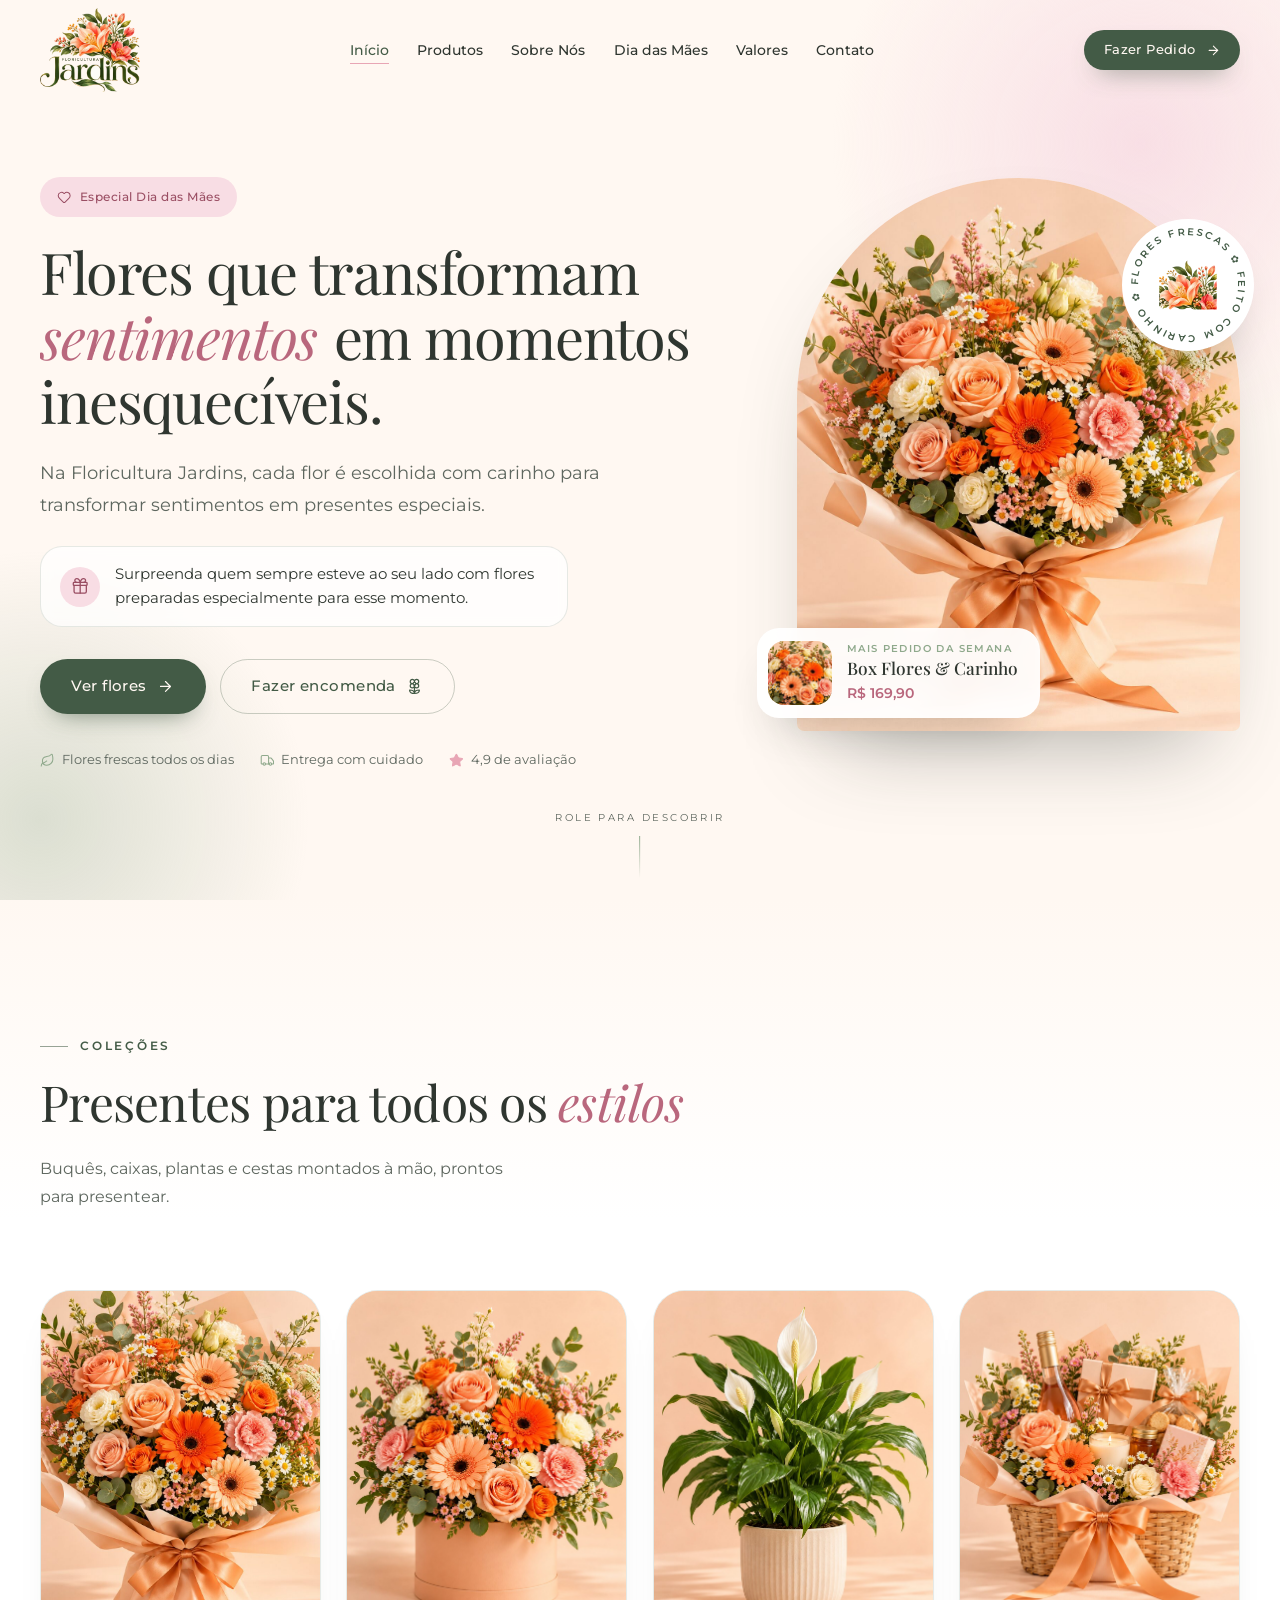
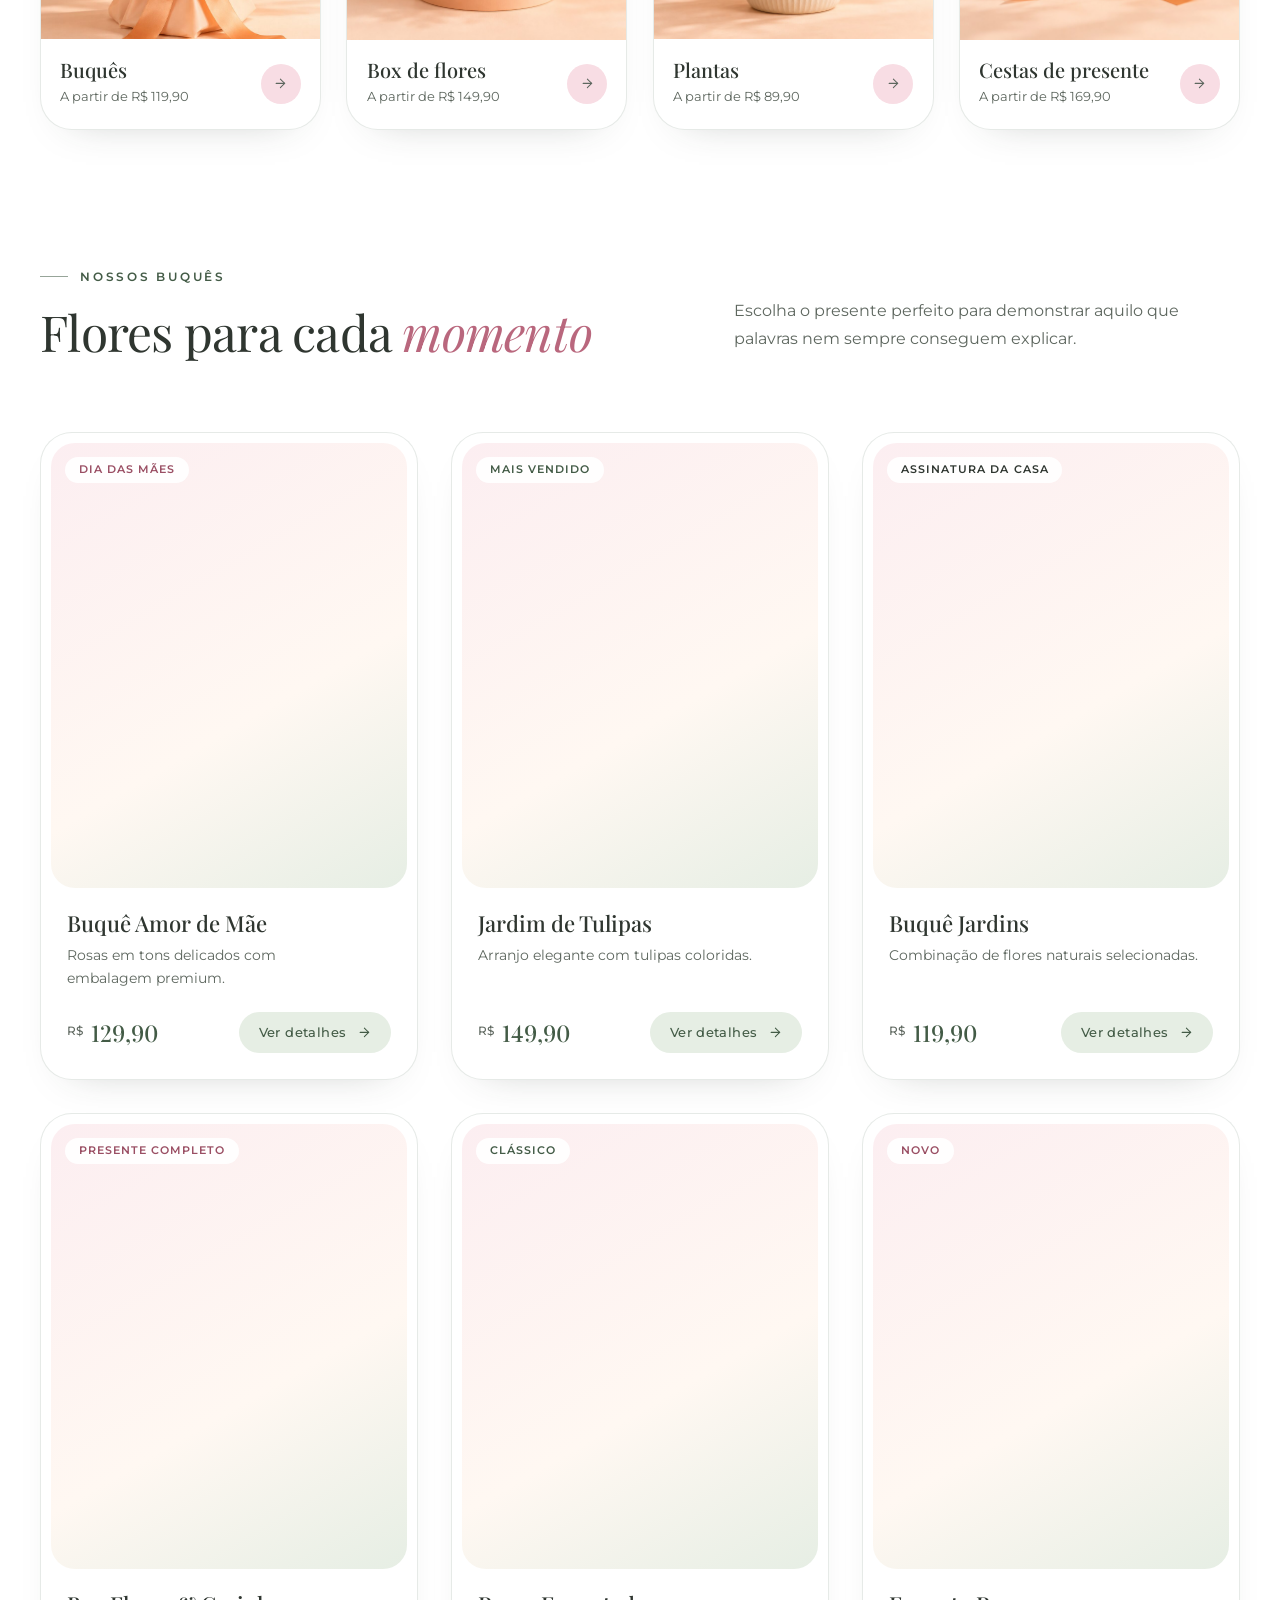
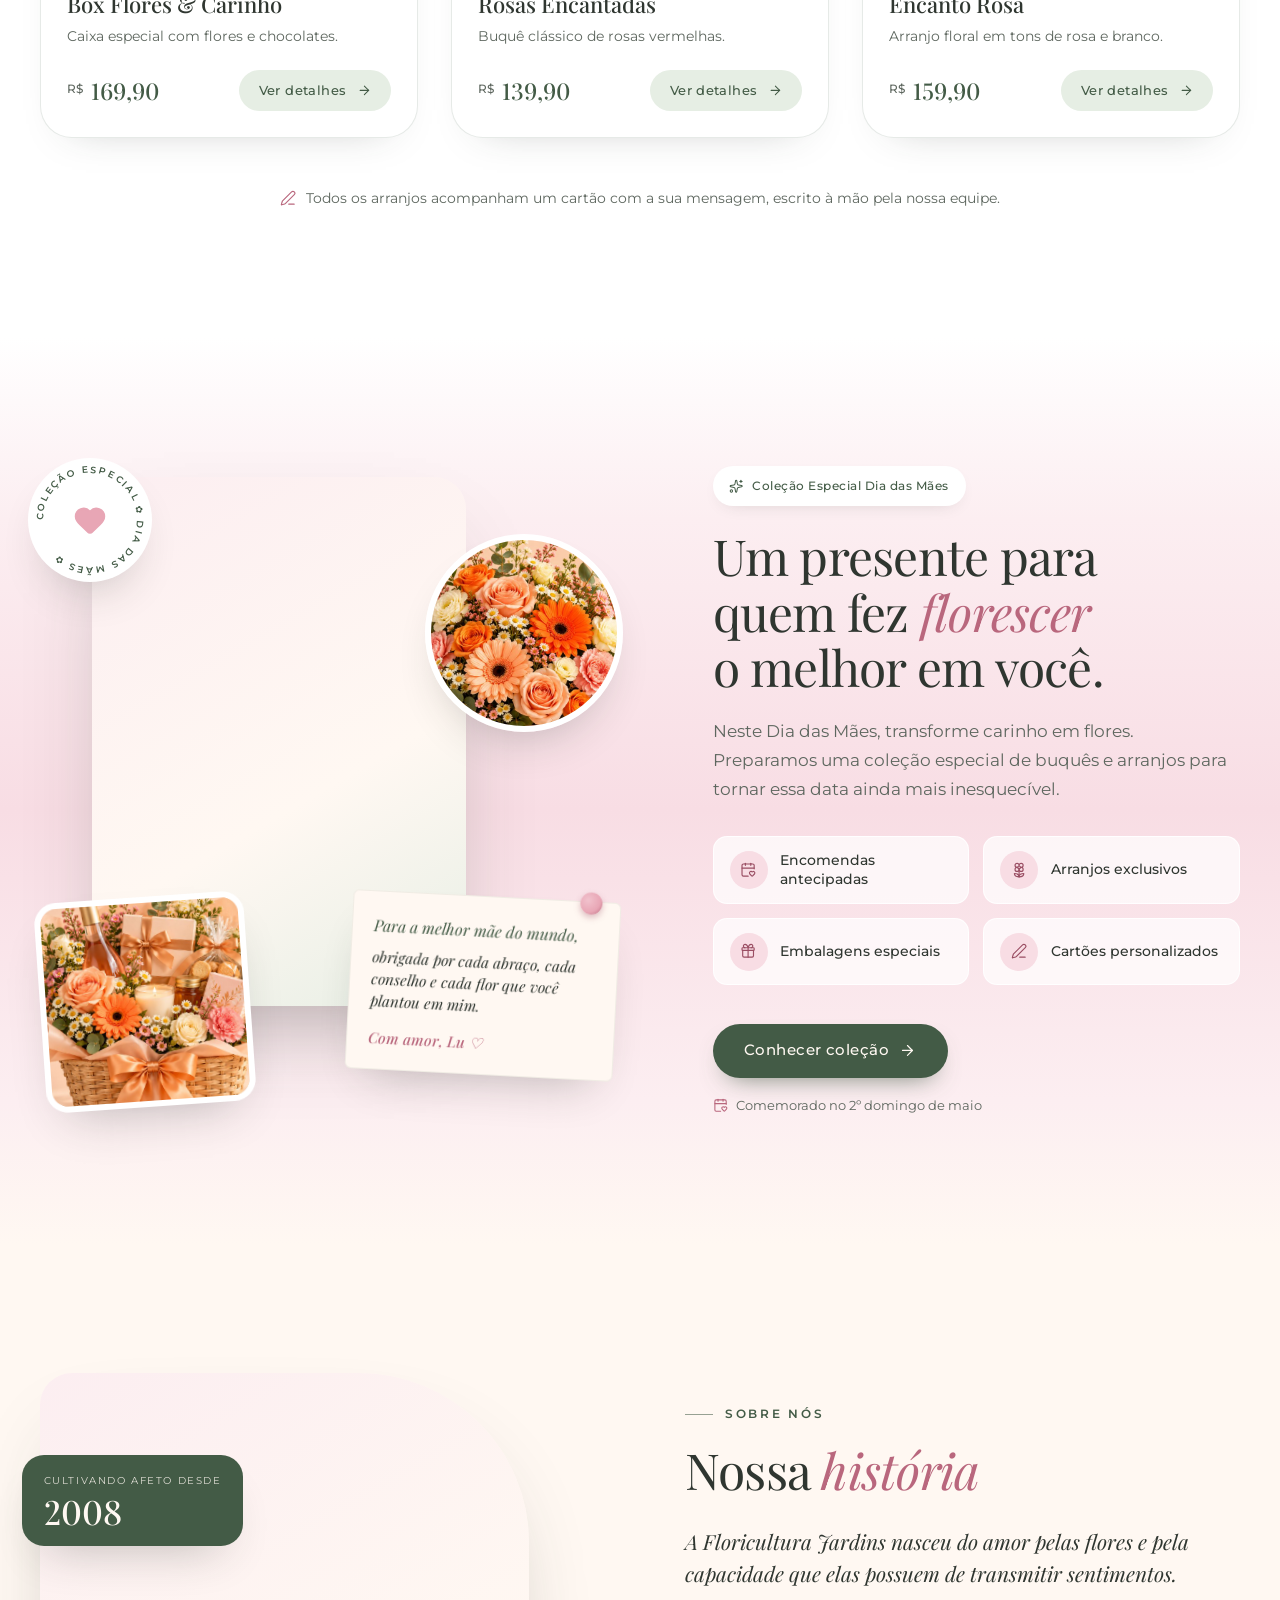
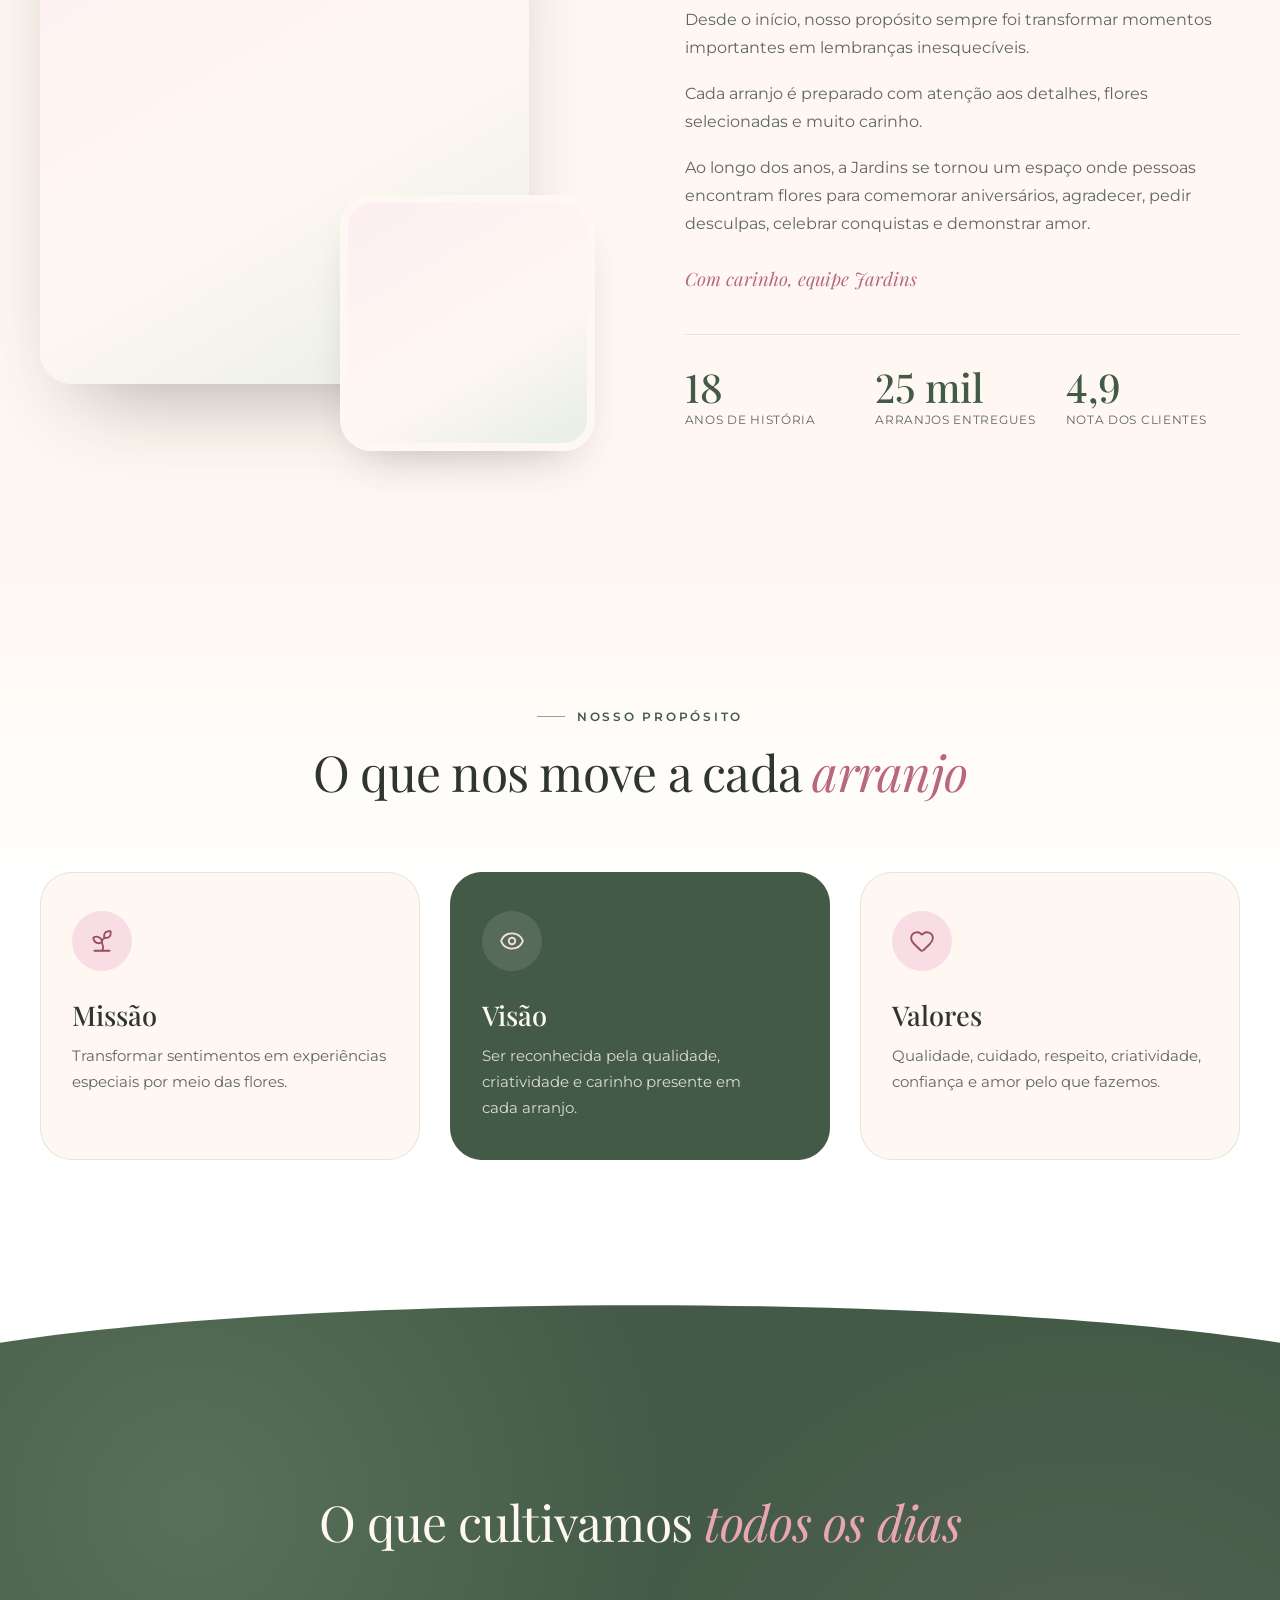
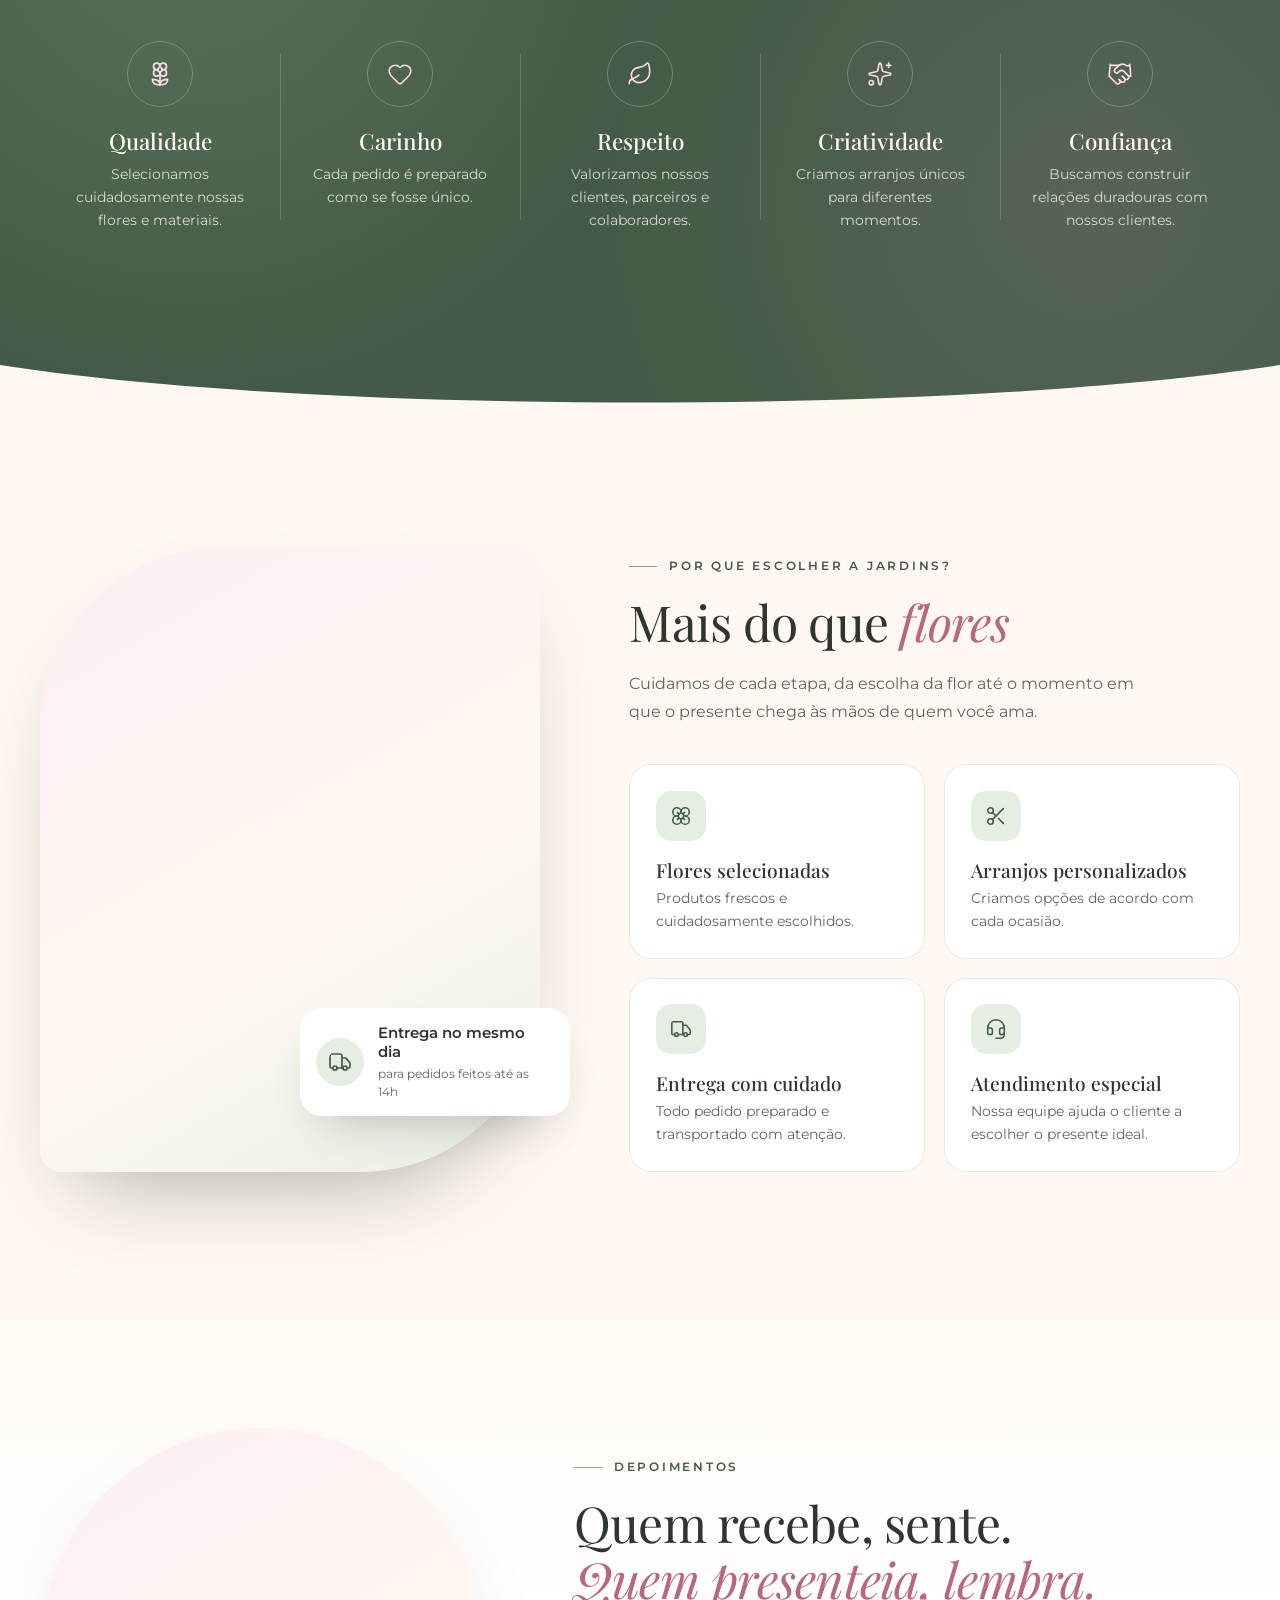
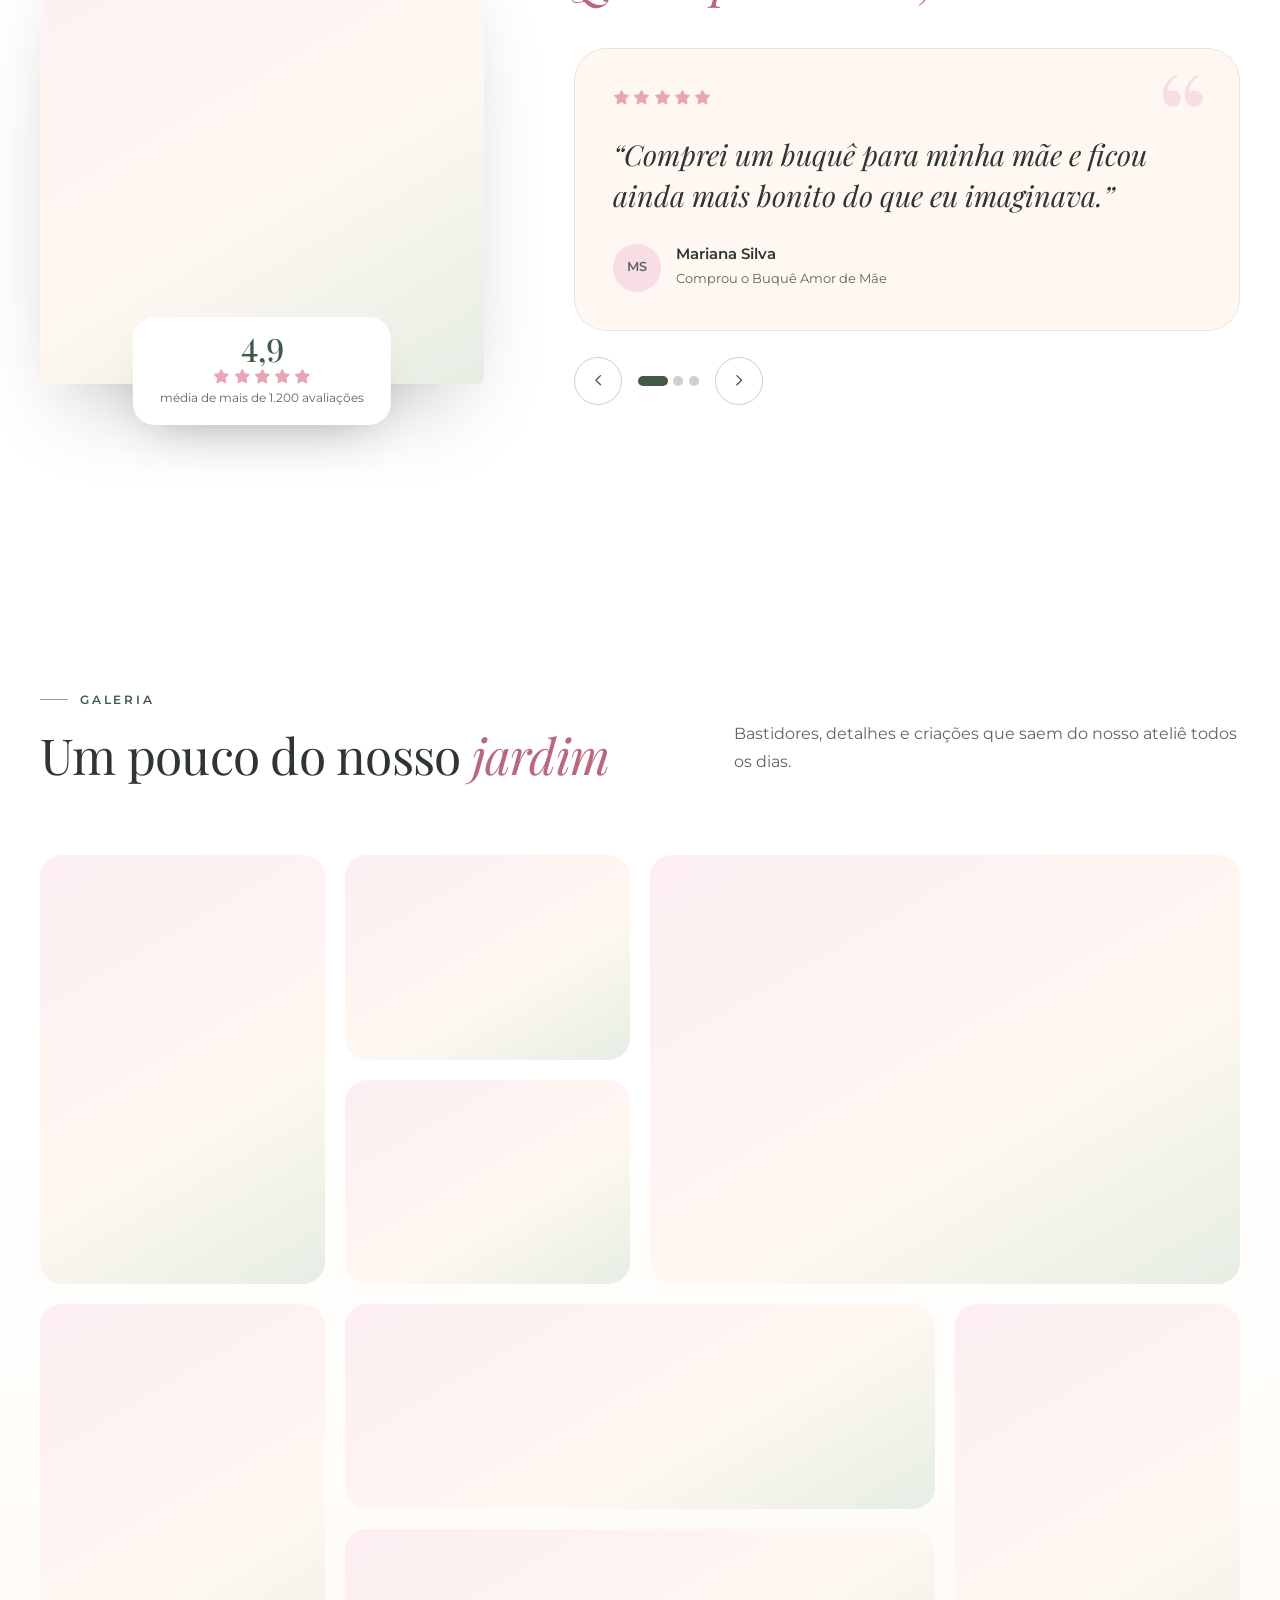
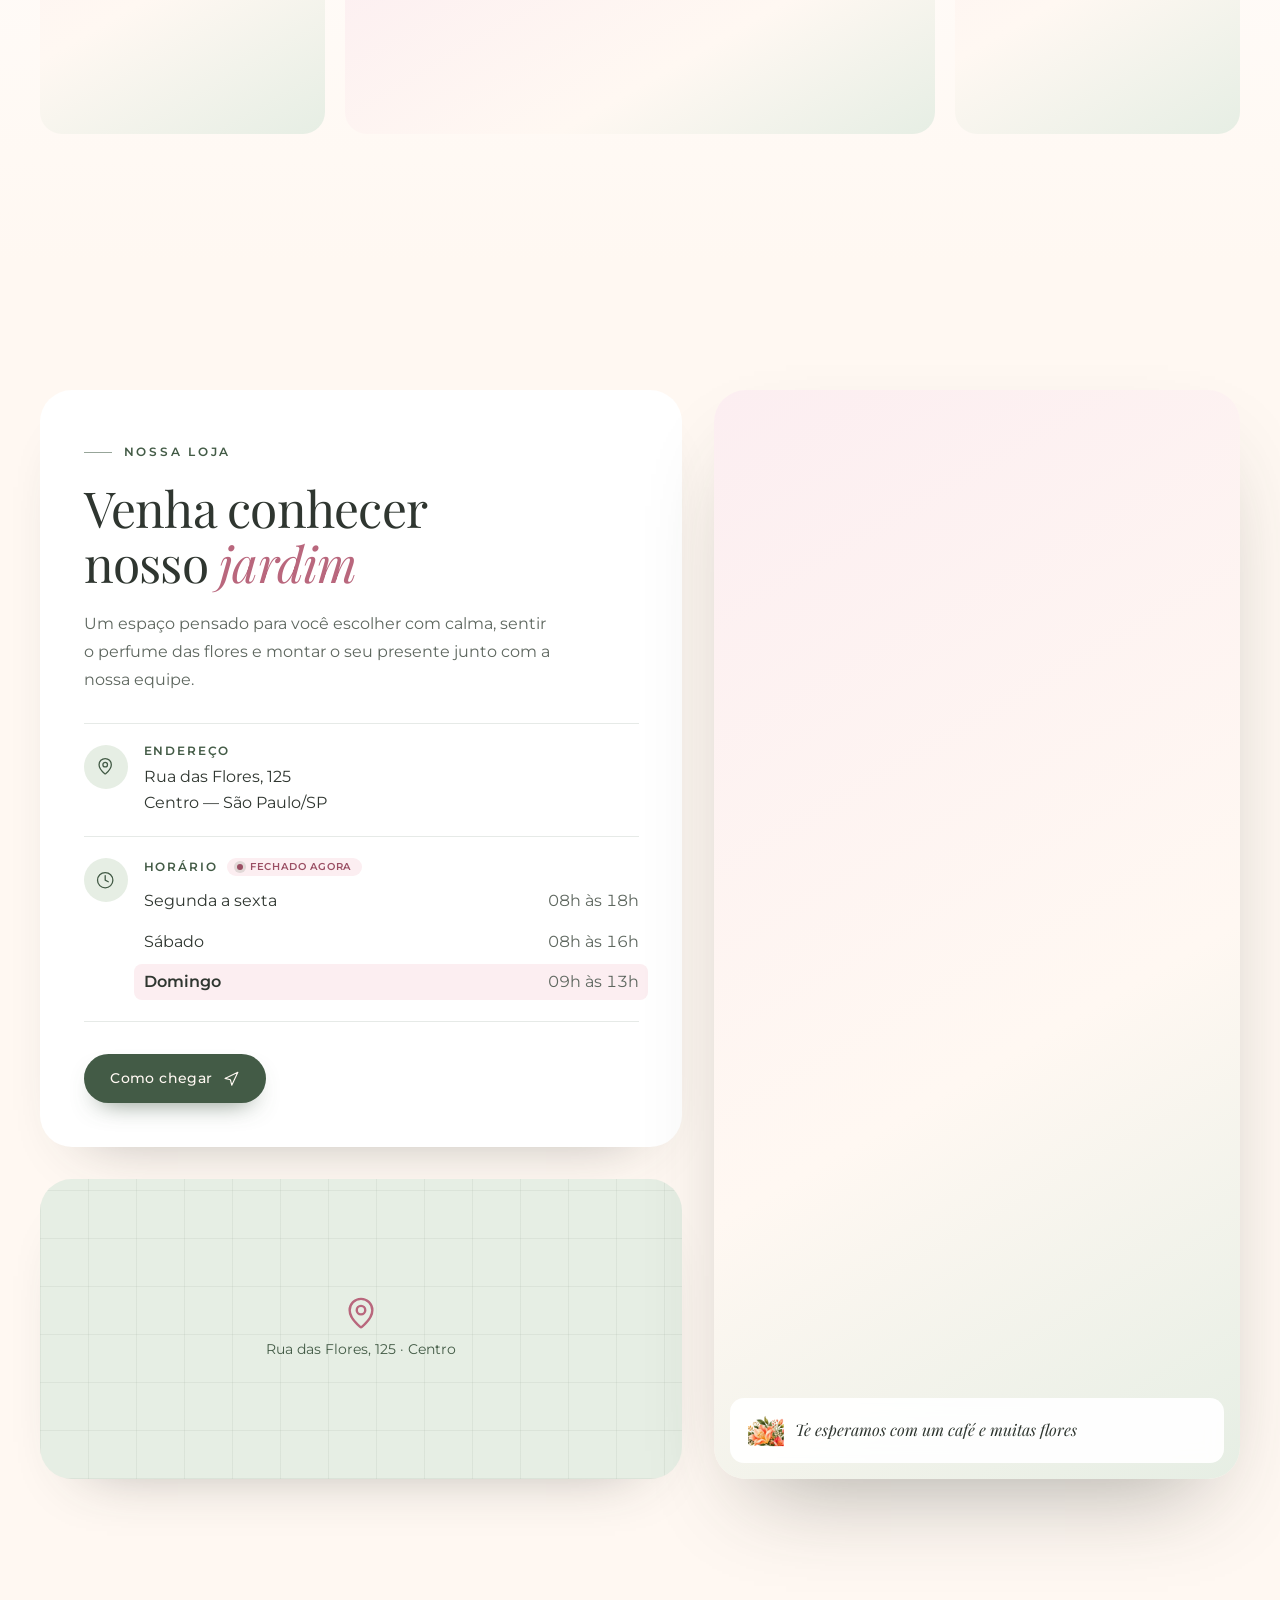
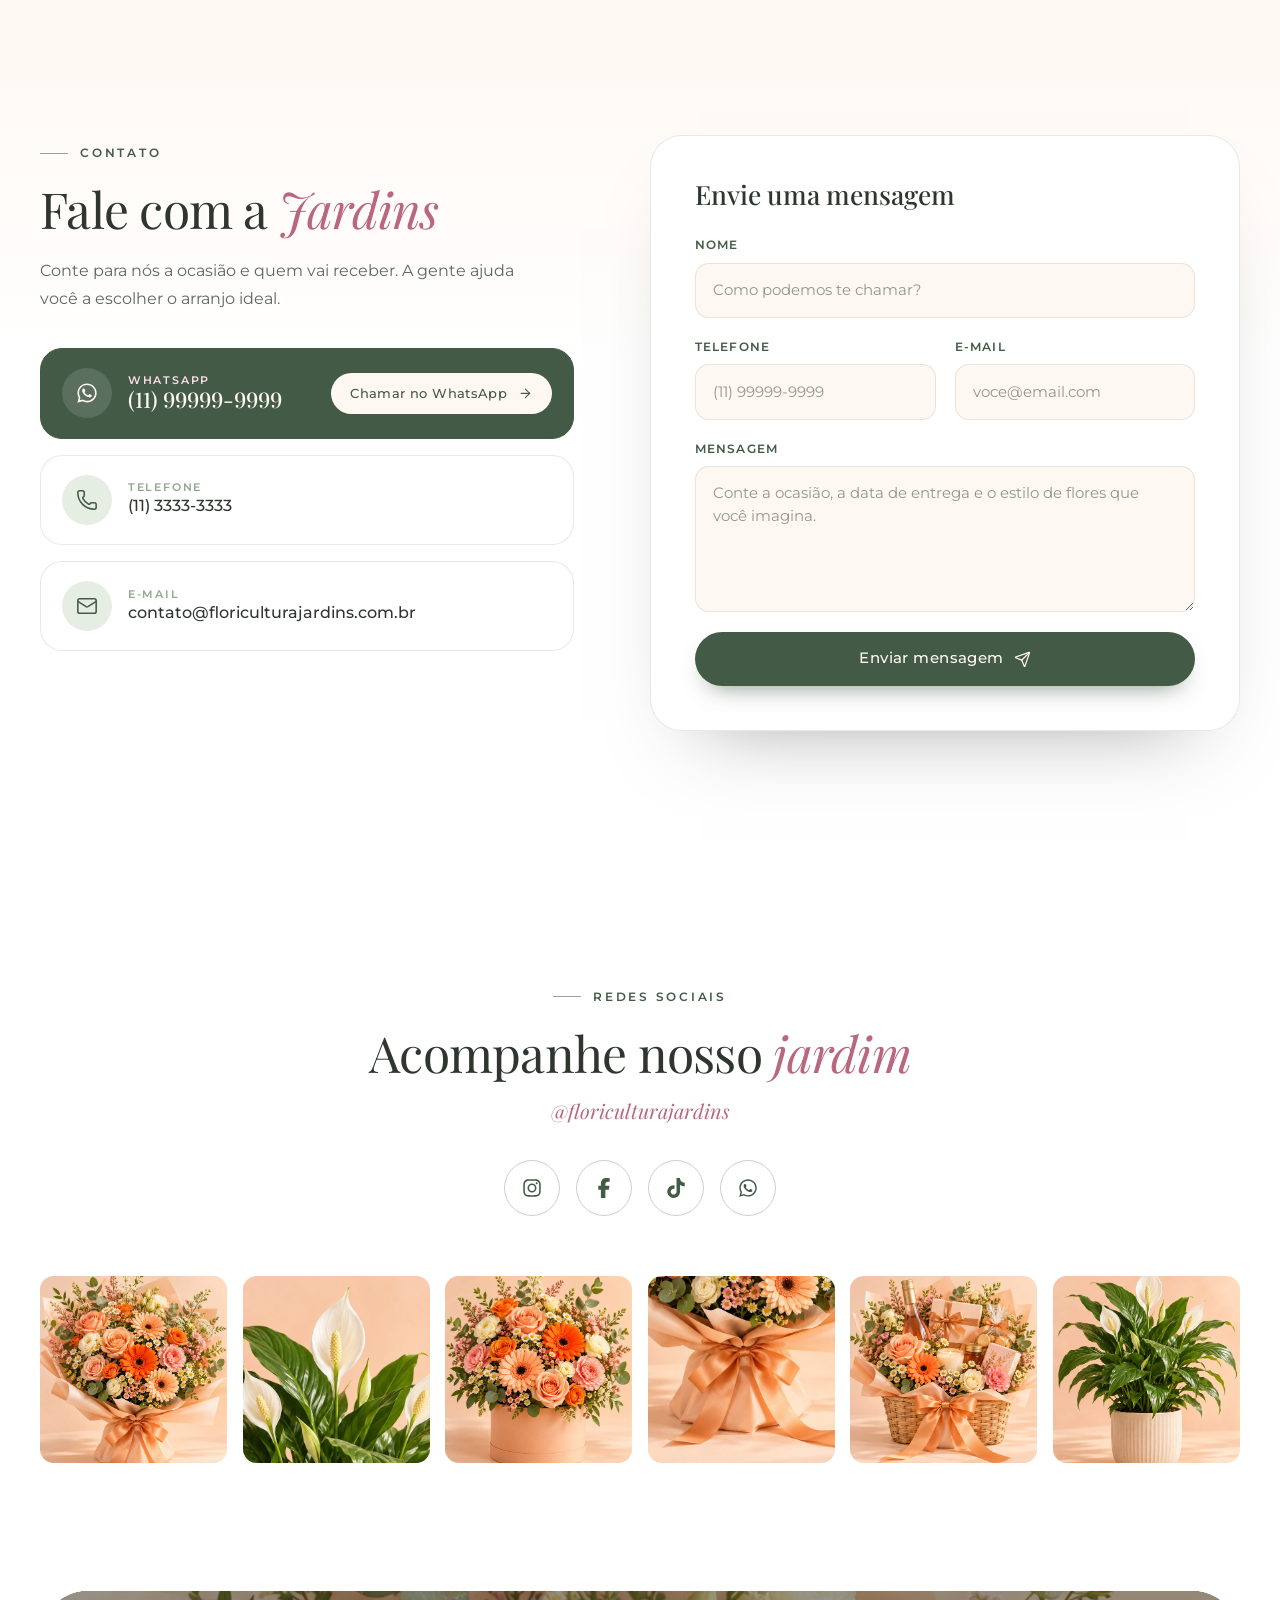
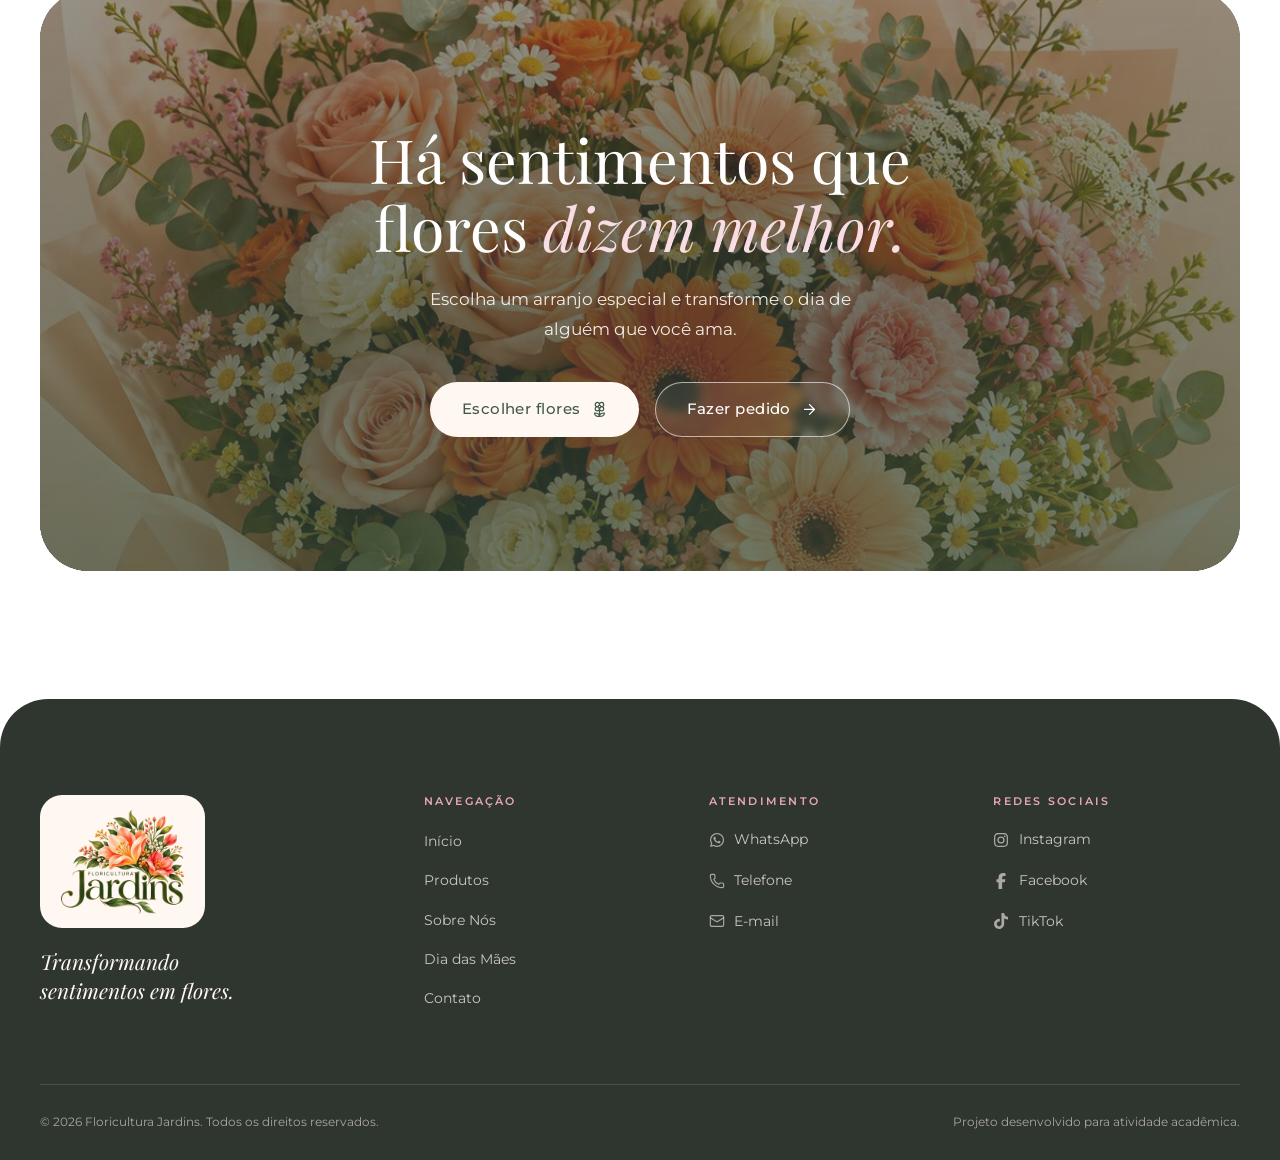
==== commit c63a1b55: "Usa o logotipo da Floricultura Jardins no site - Logotipo (com fundo transparente, em WebP e PNG) no" ====
--- a/index.html
+++ b/index.html
@@ -6,7 +6,8 @@
   <title>Floricultura Jardins</title>
   <meta name="description" content="Floricultura Jardins: buquês, arranjos e presentes preparados com carinho. Conheça a coleção especial de Dia das Mães.">
   <meta name="theme-color" content="#FFF8F2">
-  <link rel="icon" href="assets/favicon.svg" type="image/svg+xml">
+  <link rel="icon" href="assets/favicon.png" type="image/png">
+  <link rel="apple-touch-icon" href="assets/apple-touch-icon.png">
 
   <!-- Fontes hospedadas no próprio projeto (Playfair Display e Montserrat, licença OFL) -->
   <link rel="preload" href="assets/fonts/playfair-display-latin-400-normal.woff2" as="font" type="font/woff2" crossorigin>
@@ -57,26 +58,17 @@
     <symbol id="b-tiktok" viewBox="0 0 448 512"><path fill="currentColor" stroke="none" d="M448.5 209.9c-44 .1-87-13.6-122.8-39.2l0 178.7c0 33.1-10.1 65.4-29 92.6s-45.6 48-76.6 59.6-64.8 13.5-96.9 5.3-60.9-25.9-82.7-50.8-35.3-56-39-88.9 2.9-66.1 18.6-95.2 40-52.7 69.6-67.7 62.9-20.5 95.7-16l0 89.9c-15-4.7-31.1-4.6-46 .4s-27.9 14.6-37 27.3-14 28.1-13.9 43.9 5.2 31 14.5 43.7 22.4 22.1 37.4 26.9 31.1 4.8 46-.1 28-14.4 37.2-27.1 14.2-28.1 14.2-43.8l0-349.4 88 0c-.1 7.4 .6 14.9 1.9 22.2 3.1 16.3 9.4 31.9 18.7 45.7s21.3 25.6 35.2 34.6c19.9 13.1 43.2 20.1 67 20.1l0 87.4z"/></symbol>
     <symbol id="b-whatsapp" viewBox="0 0 448 512"><path fill="currentColor" stroke="none" d="M380.9 97.1c-41.9-42-97.7-65.1-157-65.1-122.4 0-222 99.6-222 222 0 39.1 10.2 77.3 29.6 111L0 480 117.7 449.1c32.4 17.7 68.9 27 106.1 27l.1 0c122.3 0 224.1-99.6 224.1-222 0-59.3-25.2-115-67.1-157zm-157 341.6c-33.2 0-65.7-8.9-94-25.7l-6.7-4-69.8 18.3 18.6-68.1-4.4-7c-18.5-29.4-28.2-63.3-28.2-98.2 0-101.7 82.8-184.5 184.6-184.5 49.3 0 95.6 19.2 130.4 54.1s56.2 81.2 56.1 130.5c0 101.8-84.9 184.6-186.6 184.6zM325.1 300.5c-5.5-2.8-32.8-16.2-37.9-18-5.1-1.9-8.8-2.8-12.5 2.8s-14.3 18-17.6 21.8c-3.2 3.7-6.5 4.2-12 1.4-32.6-16.3-54-29.1-75.5-66-5.7-9.8 5.7-9.1 16.3-30.3 1.8-3.7 .9-6.9-.5-9.7s-12.5-30.1-17.1-41.2c-4.5-10.8-9.1-9.3-12.5-9.5-3.2-.2-6.9-.2-10.6-.2s-9.7 1.4-14.8 6.9c-5.1 5.6-19.4 19-19.4 46.3s19.9 53.7 22.6 57.4c2.8 3.7 39.1 59.7 94.8 83.8 35.2 15.2 49 16.5 66.6 13.9 10.7-1.6 32.8-13.4 37.4-26.4s4.6-24.1 3.2-26.4c-1.3-2.5-5-3.9-10.5-6.6z"/></symbol>
 
-    <!-- Marca da floricultura: tulipa -->
-    <symbol id="logo-tulipa" viewBox="0 0 32 32">
-      <path d="M16 18v10" style="stroke: var(--logo-caule, #435B46)" stroke-width="1.8" stroke-linecap="round" fill="none"/>
-      <path d="M16 25.5c-3.6-.3-6.1-2.5-7.1-5.6 3.5.1 6.1 2 7.1 5.6z" fill="#8FA98C" stroke="none"/>
-      <path d="M16 23.5c2.9-.6 4.9-2.6 5.5-5.3-2.9.3-4.9 2.1-5.5 5.3z" fill="#8FA98C" stroke="none"/>
-      <path d="M9.5 7.5C9.5 13.5 12.1 18 16 18s6.5-4.5 6.5-10.5l-3.3 2.6L16 5l-3.2 5.1z" fill="#E8A6B5" stroke="none"/>
-      <path d="M16 6.5c-1.3 3.6-1.3 7.6 0 11" stroke="#C97C8F" stroke-width=".8" stroke-linecap="round" fill="none" opacity=".55"/>
-    </symbol>
 
   </svg>
 
   <!-- ========================= HEADER ========================= -->
   <header class="header" id="header">
     <div class="container header__inner">
-      <a class="logo" href="#inicio" aria-label="Floricultura Jardins, voltar ao início">
-        <svg class="logo__mark" aria-hidden="true"><use href="#logo-tulipa"/></svg>
-        <span class="logo__text">
-          <span class="logo__name">Jardins</span>
-          <span class="logo__tag">Floricultura</span>
-        </span>
+      <a class="logo" href="#inicio" title="Voltar ao início">
+        <picture>
+          <source srcset="assets/img/logo-jardins.webp" type="image/webp">
+          <img class="logo__img" src="assets/img/logo-jardins.png" alt="Floricultura Jardins" width="640" height="540" fetchpriority="high">
+        </picture>
       </a>
 
       <nav class="nav" aria-label="Navegação principal">
@@ -106,11 +98,10 @@
   <div class="menu-mobile" id="menu-mobile" aria-hidden="true">
     <div class="menu-mobile__top">
       <a class="logo" href="#inicio" tabindex="-1">
-        <svg class="logo__mark" aria-hidden="true"><use href="#logo-tulipa"/></svg>
-        <span class="logo__text">
-          <span class="logo__name">Jardins</span>
-          <span class="logo__tag">Floricultura</span>
-        </span>
+        <picture>
+          <source srcset="assets/img/logo-jardins.webp" type="image/webp">
+          <img class="logo__img" src="assets/img/logo-jardins.png" alt="Floricultura Jardins" width="640" height="540" loading="lazy">
+        </picture>
       </a>
       <button class="menu-close" type="button" aria-label="Fechar menu" tabindex="-1">
         <svg class="ic" aria-hidden="true"><use href="#i-x"/></svg>
@@ -215,7 +206,7 @@
               <defs><path id="circulo-hero" d="M100,100 m-76,0 a76,76 0 1,1 152,0 a76,76 0 1,1 -152,0"/></defs>
               <text><textPath href="#circulo-hero">FLORES FRESCAS ✿ FEITO COM CARINHO ✿</textPath></text>
             </svg>
-            <svg class="selo__centro"><use href="#logo-tulipa"/></svg>
+            <img class="selo__centro" src="assets/img/logo-emblema.webp" alt="" width="200" height="200">
           </div>
         </div>
       </div>
@@ -890,7 +881,7 @@
                alt="Fachada charmosa da floricultura com plantas e guirlandas na entrada"
                width="1000" height="1300" loading="lazy">
           <figcaption class="loja__legenda">
-            <svg class="logo__mark" aria-hidden="true"><use href="#logo-tulipa"/></svg>
+            <img class="loja__emblema" src="assets/img/logo-emblema.webp" alt="" width="200" height="200" loading="lazy">
             Te esperamos com um café e muitas flores
           </figcaption>
         </figure>
@@ -1050,12 +1041,11 @@
     <div class="container">
       <div class="footer__grid">
         <div class="footer__marca">
-          <a class="logo logo--claro" href="#inicio">
-            <svg class="logo__mark" aria-hidden="true"><use href="#logo-tulipa"/></svg>
-            <span class="logo__text">
-              <span class="logo__name">Jardins</span>
-              <span class="logo__tag">Floricultura</span>
-            </span>
+          <a class="logo logo--rodape" href="#inicio" title="Voltar ao início">
+            <picture>
+              <source srcset="assets/img/logo-jardins.webp" type="image/webp">
+              <img class="logo__img" src="assets/img/logo-jardins.png" alt="Floricultura Jardins" width="640" height="540" loading="lazy">
+            </picture>
           </a>
           <p class="footer__frase">Transformando sentimentos em flores.</p>
         </div>
--- a/css/style.css
+++ b/css/style.css
@@ -99,7 +99,7 @@
   /* Medidas */
   --container: 1200px;
   --gutter: clamp(16px, 4vw, 40px);
-  --header-h: 84px;
+  --header-h: 100px;
   --sec-pad: clamp(88px, 10vw, 140px);
 }
 
@@ -399,39 +399,21 @@
   backdrop-filter: saturate(1.4) blur(14px);
   box-shadow: 0 10px 30px -18px rgba(47, 54, 48, .28);
 }
-.header.is-scrolled .header__inner { height: 70px; }
+.header.is-scrolled .header__inner { height: 74px; }
 
 .logo {
   display: inline-flex;
   align-items: center;
-  gap: .6rem;
   flex-shrink: 0;
 }
-.logo__mark {
-  width: 38px;
-  height: 38px;
-  transition: transform .6s var(--ease-out);
-}
-.logo:hover .logo__mark { transform: rotate(-8deg) scale(1.06); }
-.logo__text { display: flex; flex-direction: column; line-height: 1; }
-.logo__name {
-  font-family: var(--f-titulo);
-  font-size: 1.5rem;
-  font-weight: 500;
-  letter-spacing: .01em;
-  color: var(--verde);
-}
-.logo__tag {
-  margin-top: .3rem;
-  padding-left: .1em;
-  font-size: .58rem;
-  font-weight: 500;
-  letter-spacing: .38em;
-  text-transform: uppercase;
-  color: var(--salvia);
-}
-.logo--claro { --logo-caule: var(--rosa-claro); }
-.logo--claro .logo__name { color: var(--creme); }
+.logo__img {
+  width: auto;
+  height: 84px;
+  transition: height .45s var(--ease), transform .6s var(--ease-out);
+}
+.logo:hover .logo__img { transform: scale(1.03); }
+.header.is-scrolled .logo__img { height: 60px; }
+.menu-mobile .logo__img { height: 56px; }
 
 .nav__list { display: flex; gap: clamp(1rem, 2.2vw, 2.2rem); }
 .nav__link {
@@ -750,7 +732,7 @@
   letter-spacing: 3.6px;
   fill: var(--verde);
 }
-.selo__centro { width: 46px; height: 46px; }
+.selo__centro { width: 58px; height: 58px; object-fit: contain; }
 .selo__centro--icone {
   width: 34px;
   height: 34px;
@@ -1771,7 +1753,7 @@
   font-style: italic;
   line-height: 1.4;
 }
-.loja__legenda .logo__mark { width: 30px; height: 30px; }
+.loja__emblema { flex-shrink: 0; width: 36px; height: 36px; object-fit: contain; }
 
 /* ==========================================================================
    CONTATO
@@ -2037,6 +2019,12 @@
   grid-template-columns: 1.4fr repeat(3, minmax(0, 1fr));
   gap: 2.4rem;
 }
+.logo--rodape {
+  padding: .9rem 1.3rem;
+  border-radius: var(--raio);
+  background: var(--creme);
+}
+.logo--rodape .logo__img { height: 104px; }
 .footer__frase {
   max-width: 20ch;
   margin-top: 1.2rem;
@@ -2359,11 +2347,11 @@
 }
 
 @media (max-width: 640px) {
-  :root { --header-h: 72px; }
+  :root { --header-h: 76px; }
   .header.is-scrolled .header__inner { height: 64px; }
+  .logo__img { height: 60px; }
+  .header.is-scrolled .logo__img { height: 50px; }
   .header__cta { display: none; }
-  .logo__mark { width: 34px; height: 34px; }
-  .logo__name { font-size: 1.4rem; }
 
   .hero__actions .btn { flex: 1 1 100%; }
   .hero__trust { gap: .5rem 1.2rem; font-size: .76rem; }
@@ -2373,7 +2361,7 @@
   .hero__card-title { font-size: 1rem; }
   .selo { width: 104px; height: 104px; }
   .selo--hero { right: 0; }
-  .selo__centro { width: 38px; height: 38px; }
+  .selo__centro { width: 46px; height: 46px; }
 
   .produtos__grid { grid-template-columns: minmax(0, 1fr); }
   .colecoes__grid { gap: 12px; }
